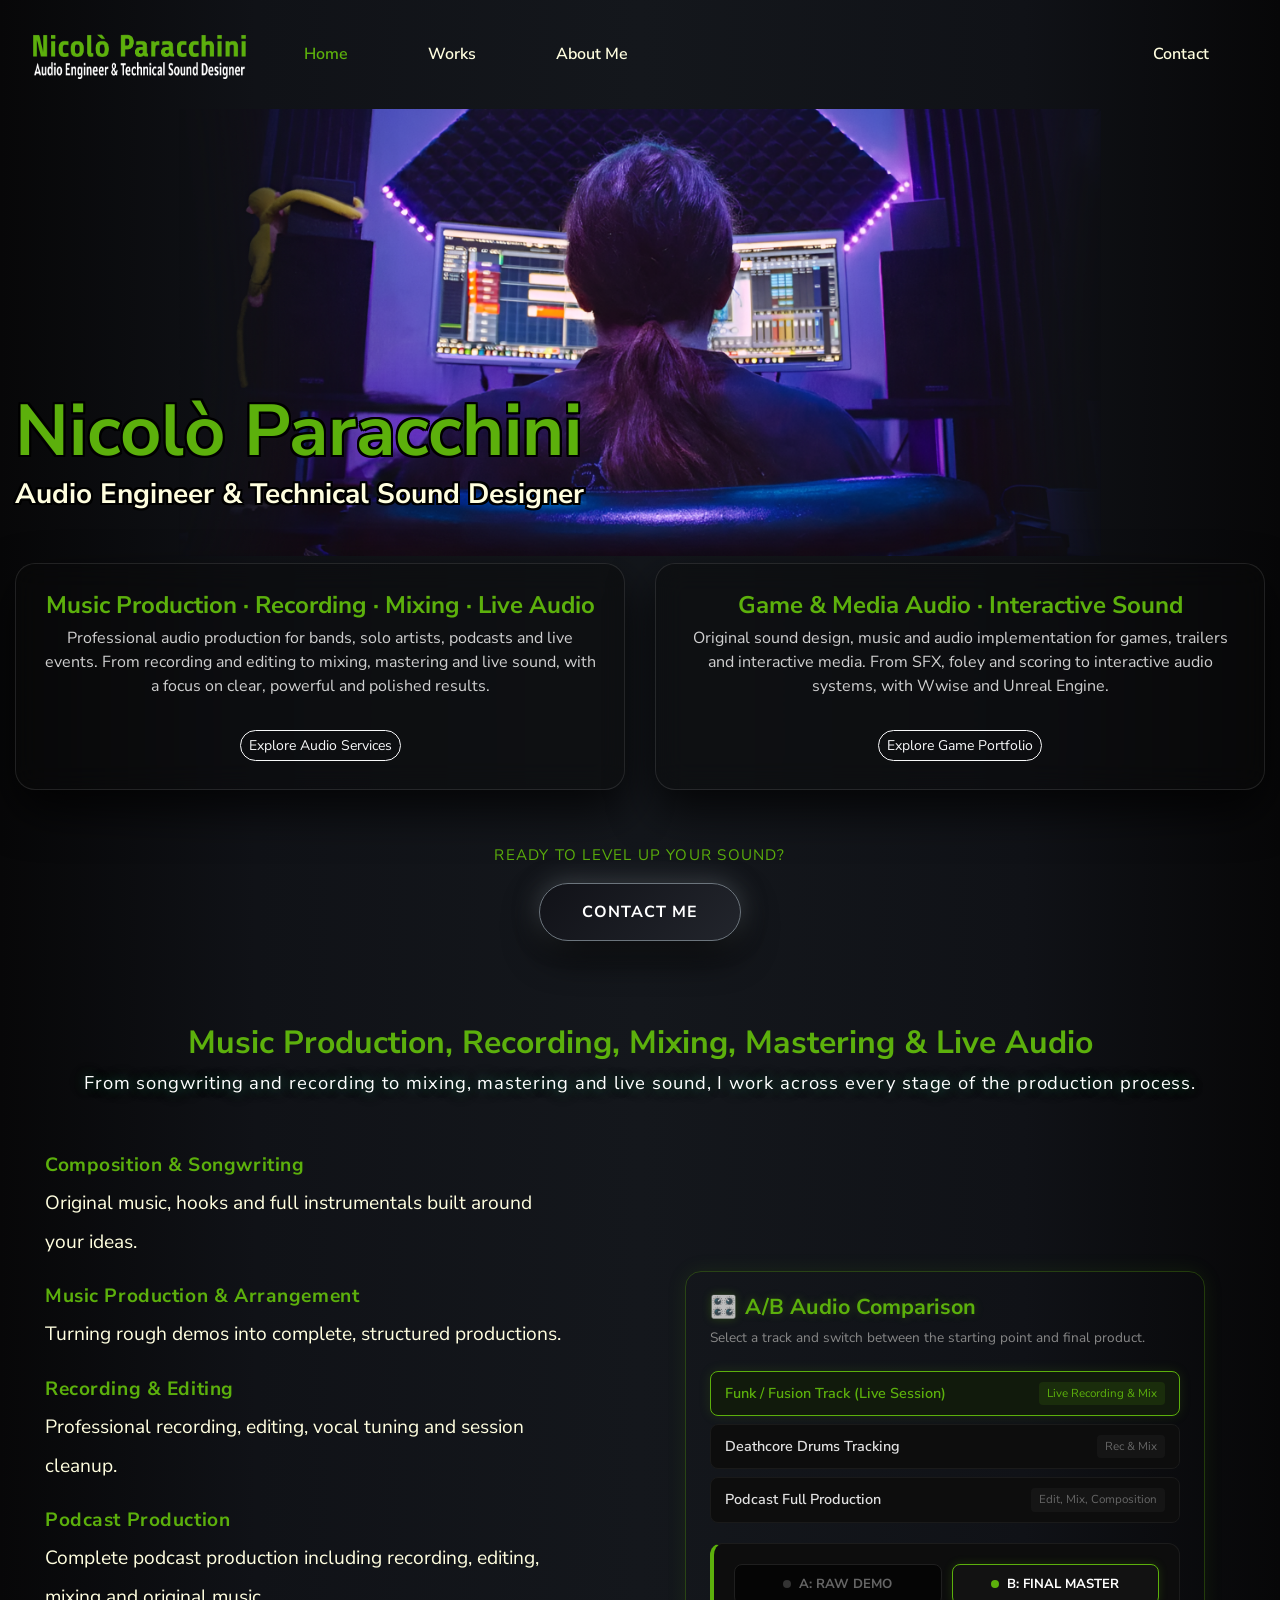
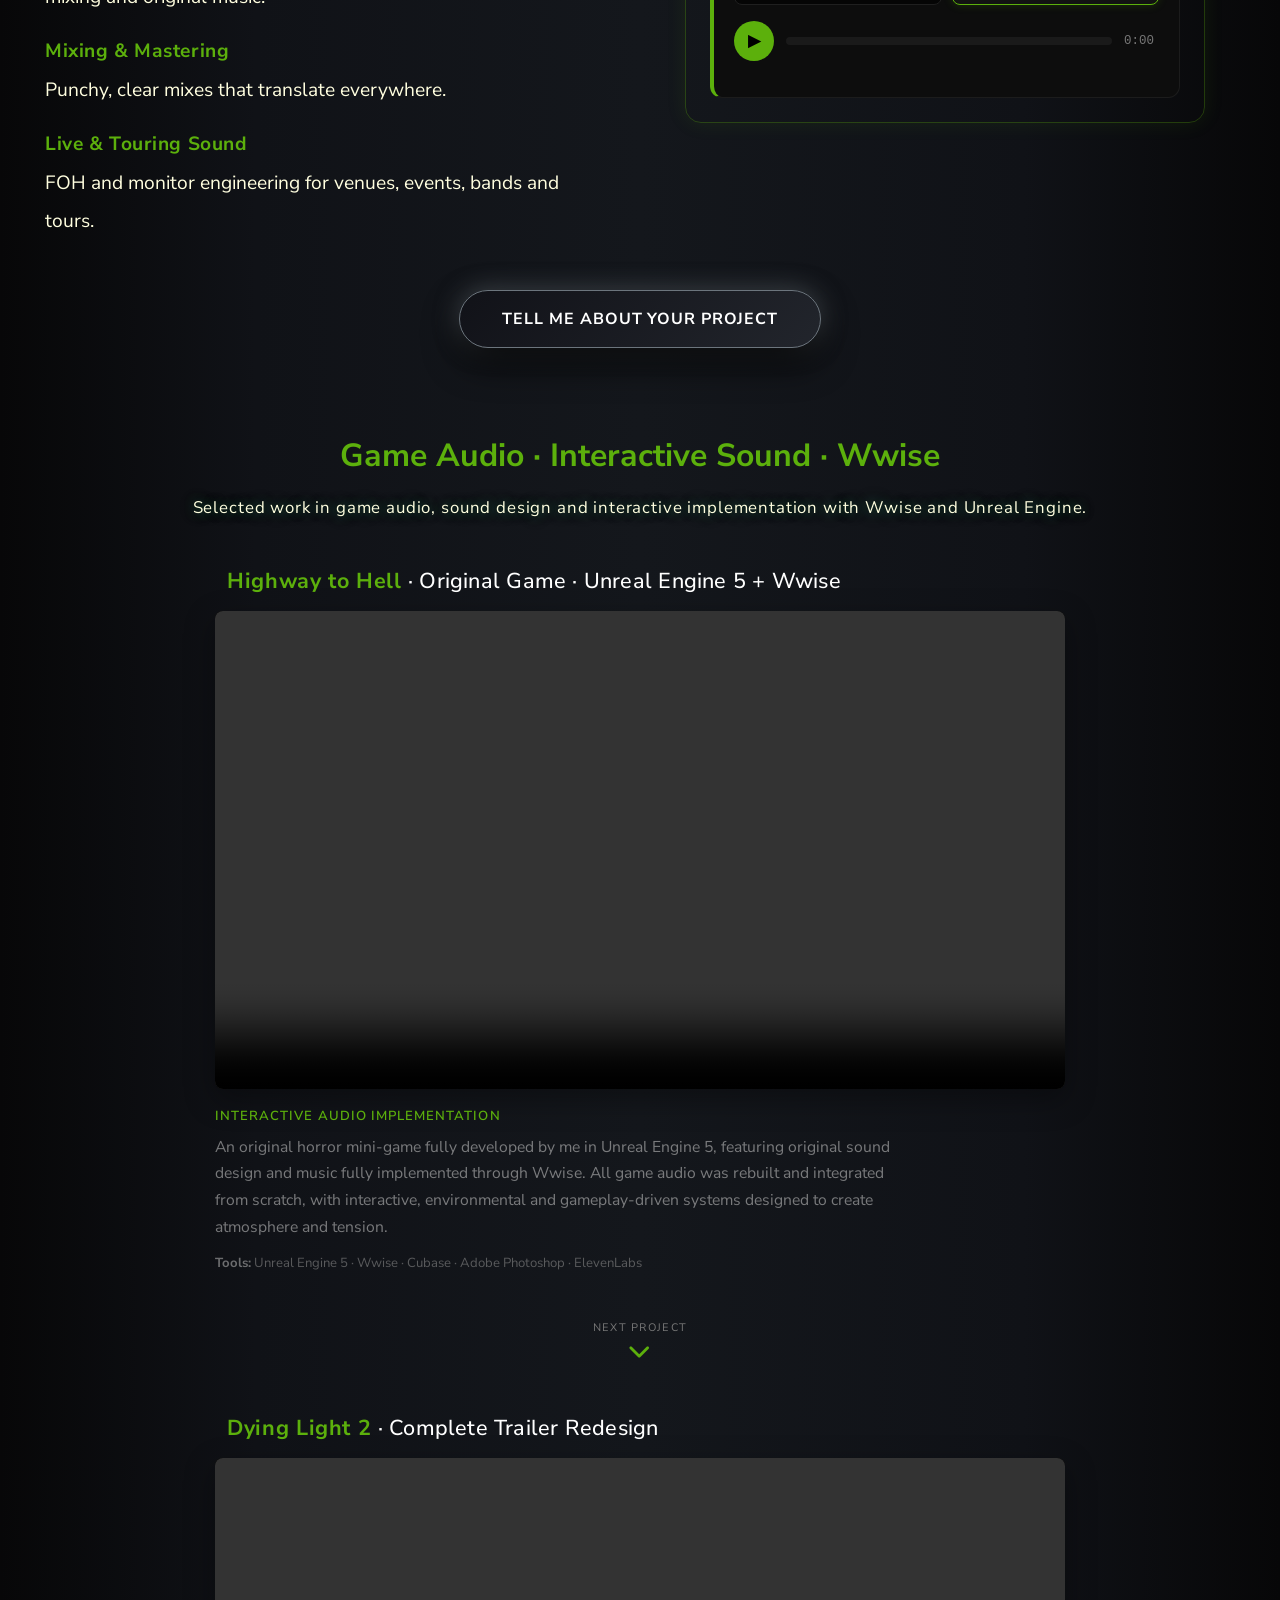
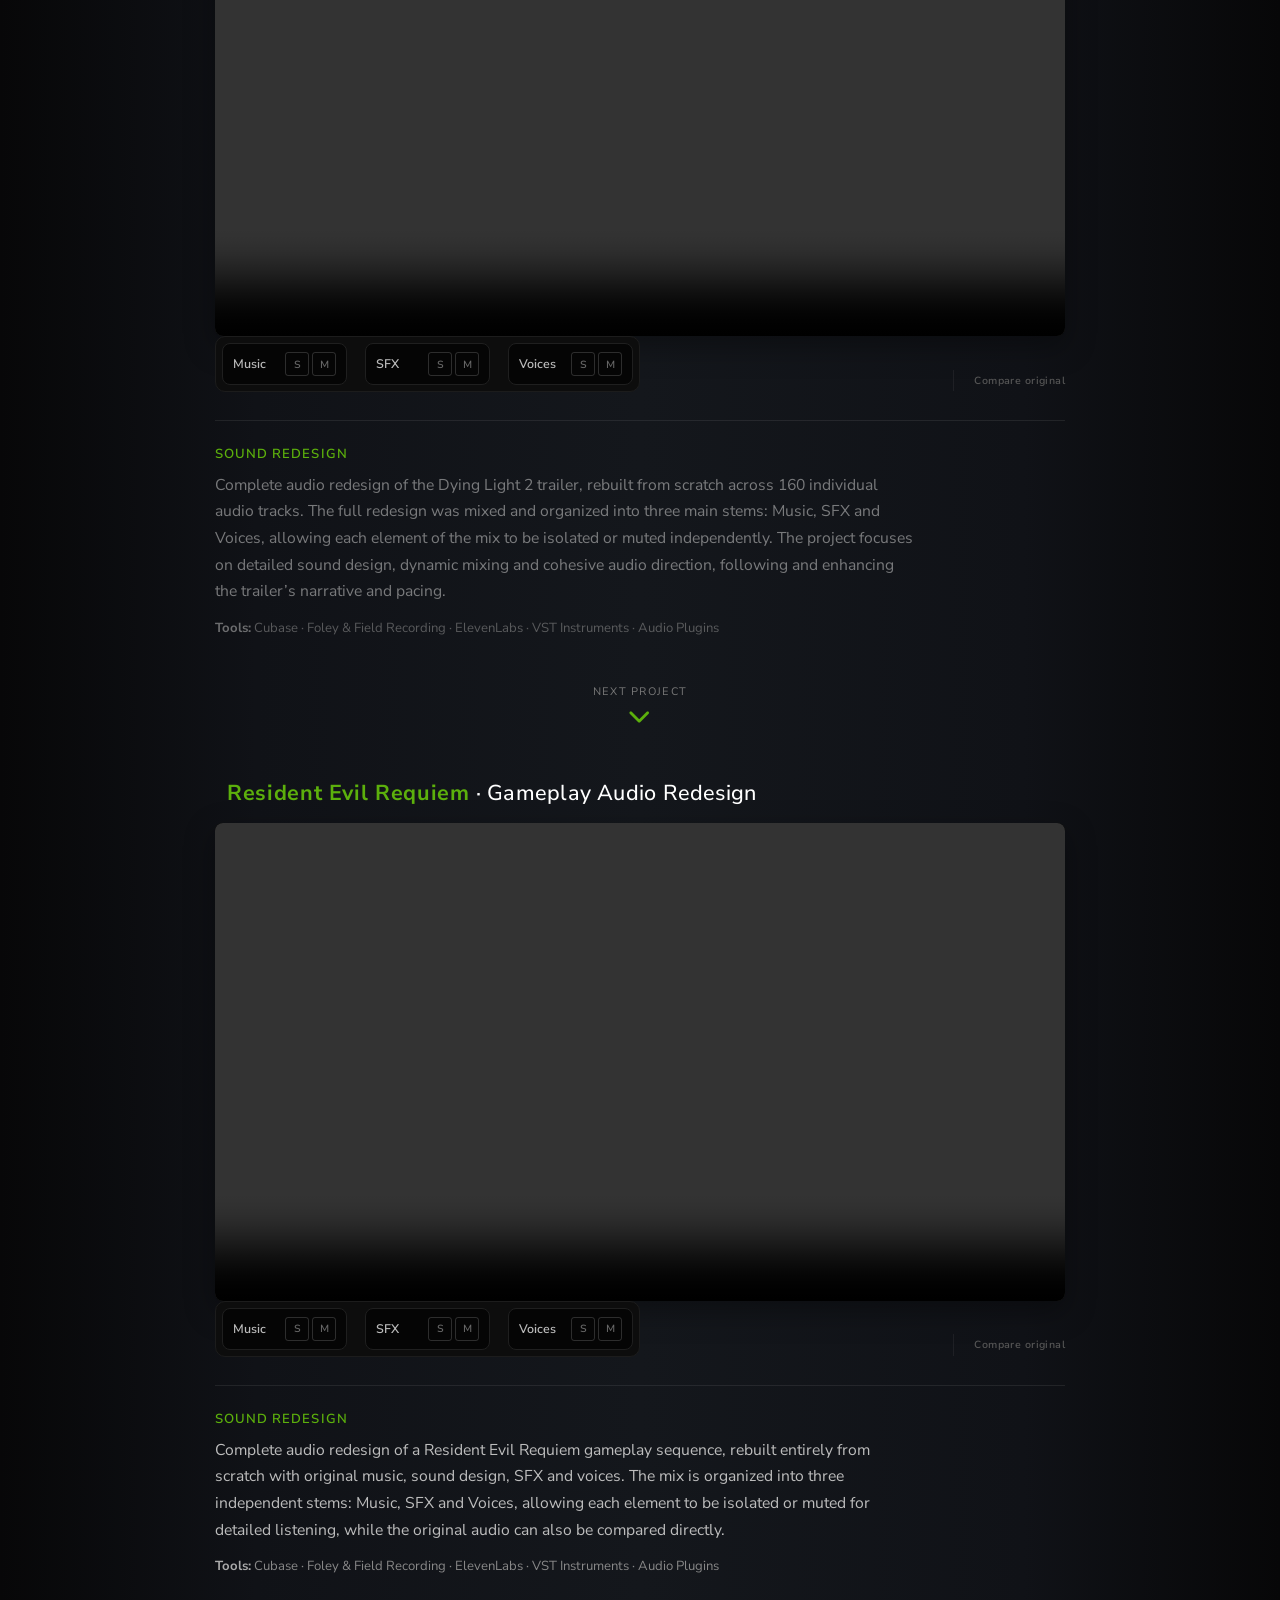
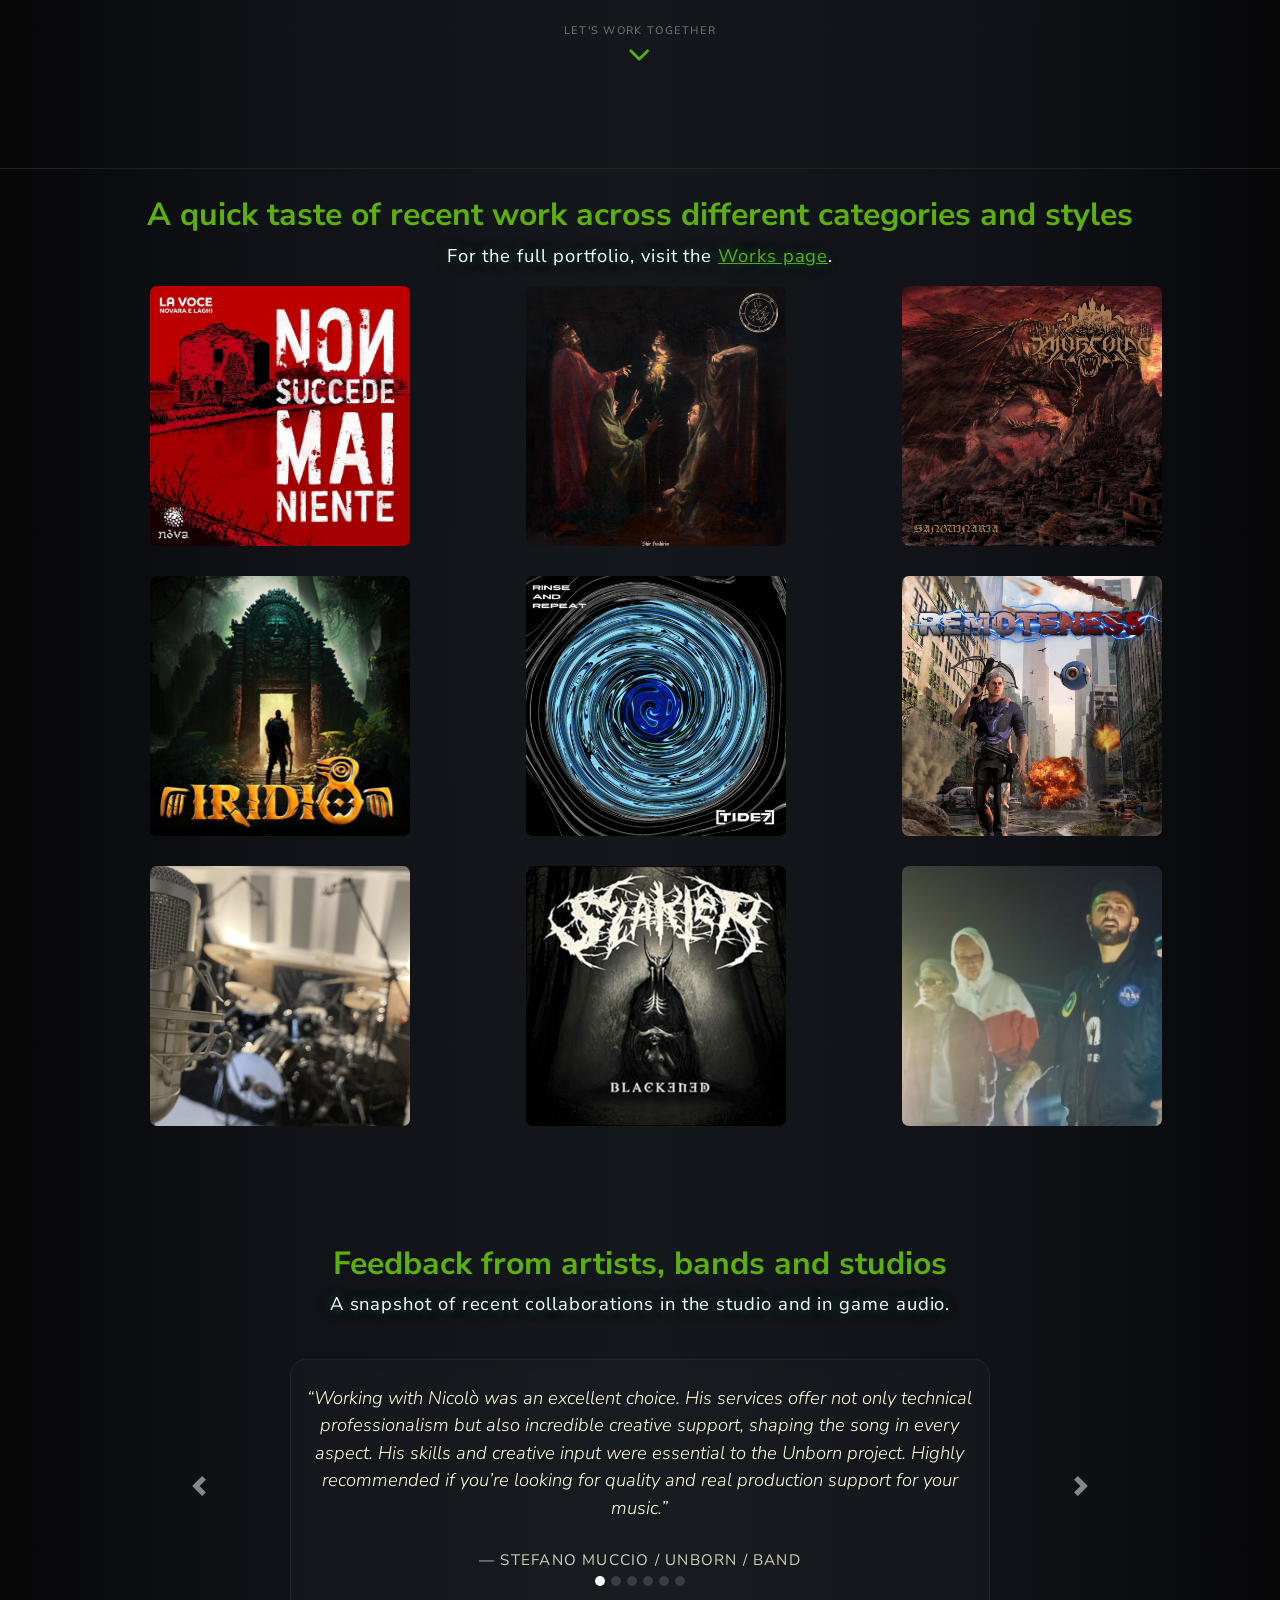
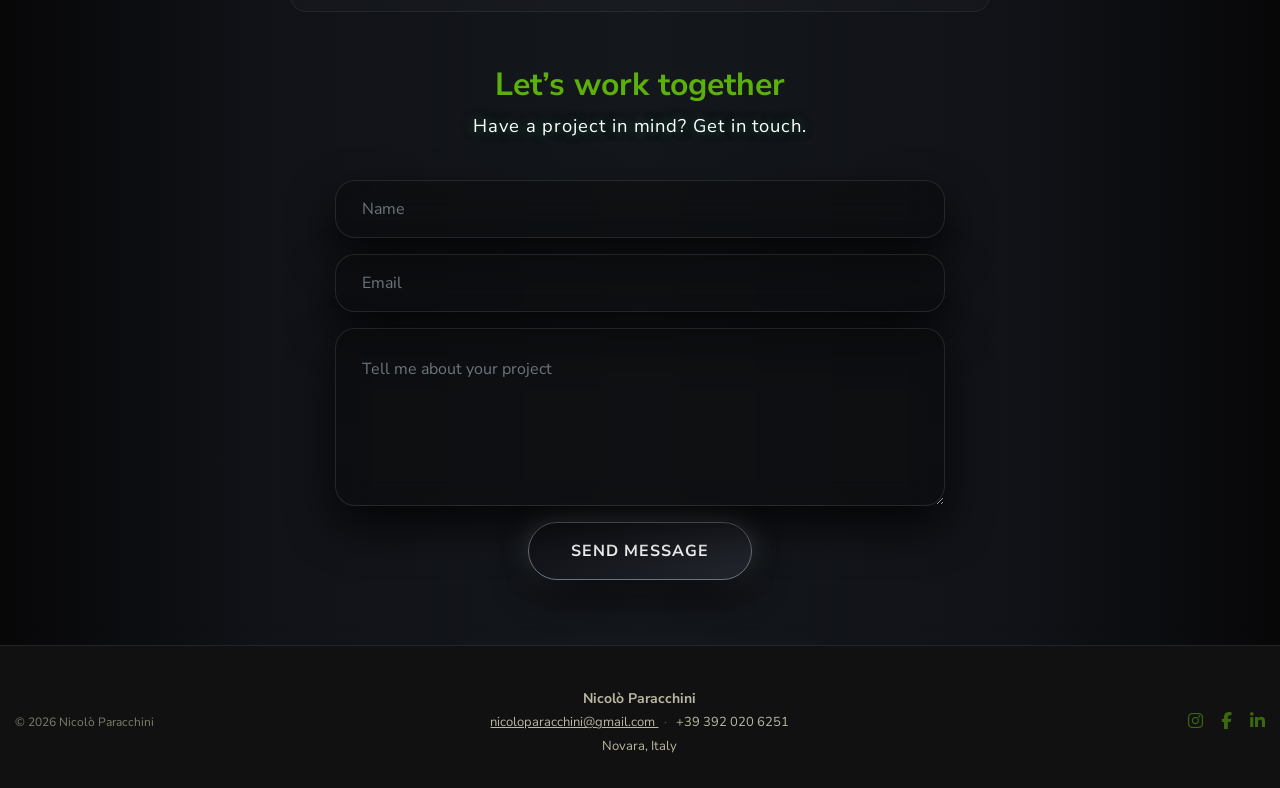
==== index.html @ d6dd9e45 "Update index.html" ====
<!DOCTYPE html>
<html lang="en">

<head>
    <link rel="icon" type="image/png" href="assets/img/2079859.png">
    <meta charset="utf-8">
    <meta name="viewport" content="width=device-width, initial-scale=1, shrink-to-fit=no">
    <meta http-equiv="X-UA-Compatible" content="ie=edge">
    <meta name="description" content="Nicolò Paracchini Website" />
    <title>Home - Nicolò Paracchini</title>
    <link href="https://fonts.googleapis.com/css?family=Nunito+Sans:300,400,600,700,800,900&display=swap"
        rel="stylesheet">
    <link rel="stylesheet" href="assets/css/main.min.css">
    <link rel="stylesheet" href="assets/css/rtl.css">
    <link rel="stylesheet" href="https://cdnjs.cloudflare.com/ajax/libs/font-awesome/6.4.0/css/all.min.css" />
    <link rel="stylesheet" href="css/bootstrap.min.css">
    <link rel="stylesheet" href="css/custom.css">
</head>

<script>
    document.addEventListener('DOMContentLoaded', function () {
        var btn = document.getElementById('show-all-portfolio');
        if (!btn) return;

        btn.addEventListener('click', function () {
            var hiddenItems = document.querySelectorAll('#portfolio .hidden-entry');
            hiddenItems.forEach(function (item) {
                item.style.display = 'block';
            });

            // Se usi Masonry o simili, qui potresti dover fare un relayout

            // Nascondi il bottone dopo il click
            btn.style.display = 'none';
        });
    });
</script>
<script>
    document.addEventListener('DOMContentLoaded', function () {
        // seleziona tutti i link che puntano a #contact
        var contactLinks = document.querySelectorAll('a[href="#contact"]');

        contactLinks.forEach(function (link) {
            link.addEventListener('click', function (e) {
                e.preventDefault();

                // breakpoint: sotto 768px = mobile
                var isMobile = window.innerWidth < 768;

                var targetId = isMobile ? 'contact' : 'testimonials';
                var targetEl = document.getElementById(targetId);

                if (targetEl) {
                    targetEl.scrollIntoView({
                        behavior: 'smooth',
                        block: 'start'
                    });
                }
            });
        });
    });
</script>


<body id="top">
    <div class="nav-main fixed-top-custom">
        <div class="container">
            <nav class="navbar navbar-expand-lg navbar-light">
                <a class="navbar-brand" href="#top">
                    <img src="assets/img/NP.png" alt="Nicolò Paracchini" style="height:50px;">
                </a>

                <button class="navbar-toggler" type="button" data-toggle="collapse" data-target="#navbarNav"
                    aria-controls="navbarNav" aria-expanded="false" aria-label="Toggle navigation">
                    <span class="navbar-toggler-icon"></span>
                </button>

                <div class="collapse navbar-collapse" id="navbarNav">
                    <ul class="navbar-nav">
                        <li class="nav-item">
                            <a class="nav-link active" href="#top">Home</a>
                        </li>

                        <li class="nav-item">
                            <a class="nav-link " href="works.html">Works</a>
                        </li>
                                                <li class="nav-item">
                            <a class="nav-link" href="about.html">About Me</a>
                        </li>

                    </ul>

                    <ul class="navbar-nav ml-auto">
                        <li class="nav-item">
                            <a class="nav-link" href="#contact">Contact</a>
                        </li>
                    </ul>
                </div>
            </nav>
            <!--end:Nav -->

        </div>
    </div>


    <section class="intro">
        <div class="container">
            <div class="row d-flex align-items-start">
                <div class="col-md-11 d-none d-sm-block">
                    <h1 class="display-3 nico">Nicolò Paracchini</h1>
                    <h3 class="display-5 nico2">Audio Engineer & Technical Sound Designer</h3>
                </div>
            </div>
        </div>
    </section>


    <section id="services" class="services-section">
        <div class="container">
            <div class="row text-center justify-content-center">
                <!-- Card 1: Music Production -->
<div class="col-md-6 mb-4">
    <div class="service-card">

        <h4 class="colored-title">
            Music Production · Recording · Mixing · Live Audio
        </h4>

        <p>
            Professional audio production for bands, solo artists, podcasts
            and live events. From recording and editing to mixing, mastering
            and live sound, with a focus on clear, powerful and polished results.
        </p>

        <a href="#music-service"
           class="btn btn-outline-light btn-sm mt-3 rounded-pill">
            Explore Audio Services
        </a>

    </div>
</div>

                <!-- Card 2: Game / Media Audio -->
<div class="col-md-6 mb-4">
    <div class="service-card">

        <h4 class="colored-title">
            Game &amp; Media Audio · Interactive Sound
        </h4>

        <p>
            Original sound design, music and audio implementation for games,
            trailers and interactive media. From SFX, foley and scoring to
            interactive audio systems, with Wwise and Unreal Engine.
        </p>

        <a href="#game-audio-service"
           class="btn btn-outline-light btn-sm mt-3 rounded-pill">
            Explore Game Portfolio
        </a>

    </div>
</div>
            </div>
        </div>
    </section>

    <section id="main-cta" class="main-cta menospazio3">
        <div class="container text-center">
            <p class="main-cta-subtitle colored-title">
                Ready to level up your sound?
            </p>
            <a href="#contact" class="btn btn-main-cta">
                Contact me
            </a>
        </div>
    </section>


    <section id="music-service" class="section-detail">
        <div class="container">
            <br>

          <!-- Riga 1: titolo centrato -->
<div class="row">
    <div class="col-12 text-center">

        <h2 class="colored-title">
            Music Production, Recording, Mixing, Mastering & Live Audio
        </h2>

        <p class="works-subtitle">
            From songwriting and recording to mixing, mastering and live sound,
            I work across every stage of the production process.
        </p>

    </div>
</div>


<!-- Riga 2: testo a sinistra, carosello a destra -->
<div class="row align-items-center mt-4 music-row">

    <div class="col-lg-6 col-md-6 music-text">

        <p class="mt-2">
            <strong class="colored-microtitles">Composition & Songwriting</strong><br>
            Original music, hooks and full instrumentals built around your ideas.
        </p>

        <p class="mt-2">
            <strong class="colored-microtitles">Music Production & Arrangement</strong><br>
            Turning rough demos into complete, structured productions.
        </p>

        <p class="mt-2">
            <strong class="colored-microtitles">Recording & Editing</strong><br>
            Professional recording, editing, vocal tuning and session cleanup.
        </p>
<p class="mt-2">
    <strong class="colored-microtitles">Podcast Production</strong><br>
    Complete podcast production including recording, editing, mixing and original music.
</p>
        <p class="mt-2">
            <strong class="colored-microtitles">Mixing & Mastering</strong><br>
Punchy, clear mixes that translate everywhere.        </p>

<p class="mt-2">
    <strong class="colored-microtitles">Live & Touring Sound</strong><br>
FOH and monitor engineering for venues, events, bands and tours.
</p>

    </div>

                <!-- Colonna carosello destra -->
 <div class="col-lg-6 col-md-6 d-flex flex-column justify-content-center align-items-center">
  <div class="audio-showcase-box">
    
<h3 class="showcase-title">
    <span class="green-icon">🎛️</span> A/B Audio Comparison
</h3>

<p class="showcase-subtitle">
        Select a track and switch between the starting point and final product.
</p>

<div class="track-playlist" id="track-playlist">
  <button class="playlist-item active" onclick="loadSelectedTrack(0)">
    <span class="track-title">Funk / Fusion Track (Live Session)</span>
    <span class="track-tag">Live Recording & Mix</span>
  </button>

  <button class="playlist-item" onclick="loadSelectedTrack(1)">
    <span class="track-title">Deathcore Drums Tracking</span>
    <span class="track-tag">Rec & Mix</span>
  </button>

  <button class="playlist-item" onclick="loadSelectedTrack(2)">
    <span class="track-title">Podcast Full Production</span>
    <span class="track-tag">Edit, Mix, Composition</span>
  </button>
</div>

    <!-- 2. Player Unico A/B -->
    <div class="ab-player-container">
      
      <!-- Selettore A/B -->
      <div class="ab-toggle-group">
        <button type="button" class="ab-btn active" id="btn-a" onclick="switchTrack('A')">
          <span class="dot"></span> A: RAW DEMO
        </button>
        <button type="button" class="ab-btn" id="btn-b" onclick="switchTrack('B')">
          <span class="dot green"></span> B: FINAL MASTER
        </button>
      </div>

      <!-- Controlli Play / Barra -->
      <div class="player-controls">
        <button class="play-btn" id="play-pause-btn" onclick="togglePlay()">▶</button>
        <div class="progress-container" onclick="seek(event)">
          <div class="progress-bar" id="progress-bar"></div>
        </div>
        <span class="time-display" id="time-display">0:00</span>
      </div>


      <!-- I due lettori audio in parallelo (nascosti) -->
      <audio id="audio-a" preload="auto"></audio>
      <audio id="audio-b" preload="auto"></audio>

    </div>




  </div>
</div>
                </div>
            </div>
            
            <!-- Riga 3: CTA centrata sotto la sezione -->
            <div class="row mt-4">
                <div class="col-12 text-center">
                    <section class="main-cta menospazio2">
                        <!--   <p class="main-cta-subtitle colored-title">
                                Want to talk about your next release?-->

                        <a href="#contact" class="btn btn-main-cta">
                            Tell me about your project
                        </a>
                    </section>
                </div>
            </div>

        </div>
    </section>






            <!-- 
            <div class="row align-items-center mt-4 game-audio-row">
                
                <div class="col-lg-6 col-md-6 game-audio-text">

                    <p class="mt-2">
                        <strong class="colored-microtitles">Game sound design</strong><br>
                        creates responsive SFX, UI and ambiences that fit your mechanics and pacing.
                    </p>

                    <p class="mt-2">
                        <strong class="colored-microtitles">Adaptive music</strong><br>
                        turns your soundtrack into a living score that reacts to gameplay and states.
                    </p>

                    <p class="mt-2">
                        <strong class="colored-microtitles">Wwise implementation</strong><br>
                        hooks your audio into the engine with events, RTPCs, states and switches.
                    </p>

                    <p class="mt-2">
                        <strong class="colored-microtitles">Trailers &amp; linear media</strong><br>
                        create music, sound design and editing for impactful promos and videos.
                    </p>

                    <p class="mt-2">
                        <strong class="colored-microtitles">Audio cleanup &amp; restoration</strong><br>
                        uses modern tools to reduce noise and artefacts, turning rough audio and dialogue recordings
                        into something usable and intelligible.
                    </p>
                </div>

         
                <div class="col-lg-6 col-md-6 d-flex justify-content-center align-items-center">
                    <div id="gameCarousel" class="carousel slide carousel-fade game-carousel" data-ride="carousel">
                        <ol class="carousel-indicators">
                            <li data-target="#gameCarousel" data-slide-to="0" class="active"></li>
                            <li data-target="#gameCarousel" data-slide-to="1"></li>
                            <li data-target="#gameCarousel" data-slide-to="2"></li>
                            <li data-target="#gameCarousel" data-slide-to="3"></li>
                            <li data-target="#gameCarousel" data-slide-to="4"></li>

                        </ol>

                        <div class="carousel-inner">
                            <div class="carousel-item active">
                                <img src="./assets/img/game1.jpg" class="d-block w-100 section-image"
                                    alt="Game Remoteness">
                            </div>
                            <div class="carousel-item">
                                <img src="https://www.krgames.it/storage/images/51/slide_1756472379_7.jpg"
                                    class="d-block w-100 section-image" alt="Game Iridio">
                            </div>
                            <div class="carousel-item">
                                <img src="https://info.audiokinetic.com/hubfs/Blog_Images/2018.1/1-image2018-5-24_11-53-34.png"
                                    class="d-block w-100 section-image" alt="Wwise Implementation">
                            </div>
                            <div class="carousel-item">
                                <img src="https://westenddj.co.uk/cdn/shop/files/Cubase_15_Pro_Artist_Elements_MixConsole.png?v=1762349862&width=700"
                                    class="d-block w-100 section-image" alt="Cubase Session">
                            </div>
                            <div class="carousel-item">
                                <img src="https://edenjeffrey.com/wp-content/uploads/2024/01/WwiseDemo_AmbisonicAmbienceDesign-1024x551.png"
                                    class="d-block w-100 section-image" alt="Reaper Session">
                            </div>
                            <div class="carousel-item">
                                <img src="https://images.squarespace-cdn.com/content/v1/54d696e5e4b05ca7b54cff5c/f000ad0a-3e71-4de7-91e8-4540b525a307/iZotope+RX+10+Released+Hero.jpg?format=2500w"
                                    class="d-block w-100 section-image" alt="Audio Restoration">
                            </div>
                        </div>

                        <a class="carousel-control-prev" href="#gameCarousel" role="button" data-slide="prev">
                            <span class="carousel-control-prev-icon" aria-hidden="true"></span>
                            <span class="sr-only">Previous</span>
                        </a>
                        <a class="carousel-control-next" href="#gameCarousel" role="button" data-slide="next">
                            <span class="carousel-control-next-icon" aria-hidden="true"></span>
                            <span class="sr-only">Next</span>
                        </a>
                    </div>
                </div>
            </div>

            <br>-->

<section id="game-audio-service" class="section-detail">

    <div class="container">

        <!-- =====================================================
             SECTION INTRO
        ====================================================== -->



        <div class="row justify-content-center">

            <div class="col-12 text-center">

                <h2 class="colored-title">
                Game Audio · Interactive Sound · Wwise                    
                </h2>

                <p class="works-subtitle">
                    Selected work in game audio, sound design and interactive
                    implementation with Wwise and Unreal Engine.
                </p>

            </div>

        </div>


        <!-- =====================================================
             REELS
        ====================================================== -->

        <div class="row justify-content-center mt-5">

            <div class="col-12 col-lg-10">


                <!-- =================================================
                     REEL 01 — UE5 + WWISE
                ================================================== -->

                <article class="portfolio-project">

                    <div class="project-header mb-3">

<div class="project-header mb-3">


    <h3 class="project-title-inline">
        <span class="colored-microtitles">Highway to Hell</span>
        <span class="project-subtitle-inline">
            · Original Game · Unreal Engine 5 + Wwise
        </span>
    </h3>

</div>

                    <div class="portfolio-video-wrapper">

                        <video
                            controls
                            preload="metadata"
                            class="portfolio-video">

                            <source
                                src="assets/video/HTH.mp4"
                                type="video/mp4">

                            Your browser does not support video playback.

                        </video>

                    </div>


<div class="project-description">

    <h4>
        Interactive Audio Implementation
    </h4>

    <p class="mt-2">
        An original horror mini-game fully developed by me in Unreal Engine 5,
        featuring original sound design and music fully implemented through Wwise.
        All game audio was rebuilt and integrated from scratch, with interactive,
        environmental and gameplay-driven systems designed to create atmosphere and tension.
    </p>

<p class="project-tools">
    <strong>Tools:</strong>
    Unreal Engine 5 · Wwise · Cubase · Adobe Photoshop · ElevenLabs
</p>

</div>


<!-- NEXT PROJECT -->

<div class="next-project">

    <a href="#reel-dying-light" aria-label="Go to next project">

        <span>Next project</span>

        <i class="fas fa-chevron-down"></i>

    </a>

</div>


</article>



<!-- =================================================
     REEL 02 — DYING LIGHT 2
================================================== -->

<article id="reel-dying-light" class="portfolio-project">

    <div class="project-header mb-3">

<div class="project-header mb-3">


<h3 class="project-title-inline">
    <span class="colored-microtitles">Dying Light 2</span>
    <span class="project-subtitle-inline">
        · Complete Trailer Redesign
    </span>
</h3>

</div>


    <!-- VIDEO -->

    <div class="portfolio-video-wrapper">

        <video
            id="video-dying-light"
            controls
            preload="metadata"
            class="portfolio-video hide-volume">

            <source
                src="assets/video/DL.mp4"
                type="video/mp4">

            Your browser does not support video playback.

        </video>

    </div>


    <!-- =================================================
         AUDIO CONTROLS
    ================================================== -->

    <div class="audio-panel">

        <!-- STEMS -->

        <div class="stem-controls">


            <!-- MUSIC -->

            <div class="stem-row">

                <span class="stem-name">
                    Music
                </span>

                <div class="stem-buttons">

                    <button
                        class="stem-btn solo-btn"
                        onclick="soloTrack('dying-light', 'music', this)">
                        S
                    </button>

                    <button
                        class="stem-btn mute-btn"
                        onclick="muteTrack('dying-light', 'music', this)">
                        M
                    </button>

                </div>

            </div>


            <!-- SFX -->

            <div class="stem-row">

                <span class="stem-name">
                    SFX
                </span>

                <div class="stem-buttons">

                    <button
                        class="stem-btn solo-btn"
                        onclick="soloTrack('dying-light', 'sfx', this)">
                        S
                    </button>

                    <button
                        class="stem-btn mute-btn"
                        onclick="muteTrack('dying-light', 'sfx', this)">
                        M
                    </button>

                </div>

            </div>


            <!-- VOICES -->

            <div class="stem-row">

                <span class="stem-name">
                    Voices
                </span>

                <div class="stem-buttons">

                    <button
                        class="stem-btn solo-btn"
                        onclick="soloTrack('dying-light', 'voices', this)">
                        S
                    </button>

                    <button
                        class="stem-btn mute-btn"
                        onclick="muteTrack('dying-light', 'voices', this)">
                        M
                    </button>

                </div>

            </div>

        </div>


        <!-- ORIGINAL AUDIO — SECONDARY OPTION -->

        <div class="original-option">

            <button
                id="original-dying-light"
                class="original-btn"
                onclick="toggleOriginal('dying-light')">

                Compare original

            </button>

        </div>


        <!-- =================================================
             AUDIO FILES
        ================================================== -->

        <audio
            id="dying-light-music"
            src="assets/audio/DLmusic.wav"
            preload="auto">
        </audio>

        <audio
            id="dying-light-sfx"
            src="assets/audio/DLsfx.wav"
            preload="auto">
        </audio>

        <audio
            id="dying-light-voices"
            src="assets/audio/DLvocals.wav"
            preload="auto">
        </audio>

    </div>


    <!-- =================================================
         DESCRIPTION
    ================================================== -->

    <div class="project-description">

        <h4 class="colored-microtitles">
            Sound Redesign
        </h4>

        <p>
            Complete audio redesign of the Dying Light 2 trailer,
            rebuilt from scratch across 160 individual audio tracks.
            The full redesign was mixed and organized into three main stems: Music, SFX and Voices,
            allowing each element of the mix to be isolated or muted independently.
            The project focuses on detailed sound design, dynamic mixing and cohesive audio direction,
            following and enhancing the trailer’s narrative and pacing.
        </p>

<p class="project-tools">
    <strong>Tools:</strong>
    Cubase · Foley & Field Recording · ElevenLabs · VST Instruments · Audio Plugins
</p>
    </div>
<!-- NEXT PROJECT -->

<div class="next-project">

    <a href="#reel-resident-evil" aria-label="Go to next project">

        <span>Next project</span>

        <i class="fas fa-chevron-down"></i>

    </a>

</div>
</article>



<!-- =================================================
     REEL 03 — RESIDENT EVIL
================================================== -->

<article id="reel-resident-evil" class="portfolio-project">

    <div class="project-header mb-3">

        <h3 class="project-title-inline">
            <span class="colored-microtitles">Resident Evil Requiem</span>
            <span class="project-subtitle-inline">
                · Gameplay Audio Redesign
            </span>
        </h3>

    </div>


    <!-- VIDEO -->

    <div class="portfolio-video-wrapper">

        <video
            id="video-resident-evil"
            controls
            preload="metadata"
            class="portfolio-video hide-volume">

            <source
                src="assets/video/RE.mp4"
                type="video/mp4">

            Your browser does not support video playback.

        </video>

    </div>


    <!-- =================================================
         AUDIO CONTROLS
    ================================================== -->

    <div class="audio-panel">

        <!-- STEMS -->

        <div class="stem-controls">

            <!-- MUSIC -->

            <div class="stem-row">

                <span class="stem-name">
                    Music
                </span>

                <div class="stem-buttons">

                    <button
                        class="stem-btn solo-btn"
                        onclick="soloTrack('resident-evil', 'music', this)">
                        S
                    </button>

                    <button
                        class="stem-btn mute-btn"
                        onclick="muteTrack('resident-evil', 'music', this)">
                        M
                    </button>

                </div>

            </div>


            <!-- SFX -->

            <div class="stem-row">

                <span class="stem-name">
                    SFX
                </span>

                <div class="stem-buttons">

                    <button
                        class="stem-btn solo-btn"
                        onclick="soloTrack('resident-evil', 'sfx', this)">
                        S
                    </button>

                    <button
                        class="stem-btn mute-btn"
                        onclick="muteTrack('resident-evil', 'sfx', this)">
                        M
                    </button>

                </div>

            </div>


            <!-- VOICES -->

            <div class="stem-row">

                <span class="stem-name">
                    Voices
                </span>

                <div class="stem-buttons">

                    <button
                        class="stem-btn solo-btn"
                        onclick="soloTrack('resident-evil', 'voices', this)">
                        S
                    </button>

                    <button
                        class="stem-btn mute-btn"
                        onclick="muteTrack('resident-evil', 'voices', this)">
                        M
                    </button>

                </div>

            </div>

        </div>


        <!-- ORIGINAL AUDIO — SECONDARY OPTION -->

        <div class="original-option">

            <button
                id="original-resident-evil"
                class="original-btn"
                onclick="toggleOriginal('resident-evil')">

                Compare original

            </button>

        </div>


        <!-- AUDIO FILES -->

        <audio
            id="resident-evil-music"
            src="assets/audio/REmusic.wav"
            preload="auto">
        </audio>

        <audio
            id="resident-evil-sfx"
            src="assets/audio/REsfx.wav"
            preload="auto">
        </audio>

        <audio
            id="resident-evil-voices"
            src="assets/audio/REvocals.wav"
            preload="auto">
        </audio>

    </div>


    <!-- =================================================
         DESCRIPTION
    ================================================== -->

    <div class="project-description">

        <h4 class="colored-microtitles">
            Sound Redesign
        </h4>

  <p>
    Complete audio redesign of a Resident Evil Requiem gameplay sequence,
    rebuilt entirely from scratch with original music, sound design,
    SFX and voices. The mix is organized into three independent stems:
    Music, SFX and Voices, allowing each element to be isolated or muted
    for detailed listening, while the original audio can also be compared
    directly.
</p>

        <p class="project-tools">
            <strong>Tools:</strong>
            Cubase · Foley & Field Recording · ElevenLabs · VST Instruments · Audio Plugins
        </p>

    </div>


    <!-- NEXT PROJECT -->

    <div class="next-project">

        <a href="#contact" aria-label="Go to contact section">

            <span>Let's work together</span>

            <i class="fas fa-chevron-down"></i>

        </a>

    </div>

</article>

            </div>

        </div>

    </div>

</section>

<script>

const audioState = {

    "dying-light": {

        original: false,

        music: {
            muted: false,
            solo: false
        },

        sfx: {
            muted: false,
            solo: false
        },

        voices: {
            muted: false,
            solo: false
        }

    },

    "resident-evil": {

        original: false,

        music: {
            muted: false,
            solo: false
        },

        sfx: {
            muted: false,
            solo: false
        },

        voices: {
            muted: false,
            solo: false
        }

    }

};


/* =========================================================
   GET AUDIO TRACKS
========================================================= */

function getTracks(project) {

    return {

        music: document.getElementById(project + "-music"),

        sfx: document.getElementById(project + "-sfx"),

        voices: document.getElementById(project + "-voices")

    };

}


/* =========================================================
   CHECK IF TRACK SHOULD PLAY
========================================================= */

function shouldPlay(project, trackName) {

    const state = audioState[project];

    const track = state[trackName];


    /* Original mode */

    if (state.original) {

        return false;

    }


    /* Muted */

    if (track.muted) {

        return false;

    }


    /* Is there a solo track? */

    const hasSolo =
        state.music.solo ||
        state.sfx.solo ||
        state.voices.solo;


    /* If Solo exists, ONLY solo tracks play */

    if (hasSolo) {

        return track.solo;

    }


    /* Otherwise all unmuted tracks play */

    return true;

}


/* =========================================================
   UPDATE MIX
========================================================= */

function updateAudio(project) {

    const video =
        document.getElementById(
            "video-" + project
        );

    const tracks =
        getTracks(project);


    Object.keys(tracks).forEach(trackName => {

        const audio =
            tracks[trackName];


        if (!audio) return;


        if (shouldPlay(project, trackName)) {

            /*
             * Keep perfectly synchronized
             */

            audio.currentTime =
                video.currentTime;


            if (!video.paused) {

                audio.play().catch(() => {});

            }

        } else {

            audio.pause();

        }

    });

}


/* =========================================================
   MUTE
========================================================= */

function muteTrack(project, trackName, button) {

    const track =
        audioState[project][trackName];


    track.muted =
        !track.muted;


    button.classList.toggle(
        "active",
        track.muted
    );


    updateAudio(project);

}


/* =========================================================
   SOLO
========================================================= */

function soloTrack(project, trackName, button) {

    const state =
        audioState[project];

    const track =
        state[trackName];


    track.solo =
        !track.solo;


    button.classList.toggle(
        "active",
        track.solo
    );


    /*
     * Switching back to redesign
     * if Original was active.
     */

    if (track.solo && state.original) {

        state.original = false;


        const originalButton =
            document.getElementById(
                "original-" + project
            );


        if (originalButton) {

            originalButton.classList.remove(
                "active"
            );

        }


        const video =
            document.getElementById(
                "video-" + project
            );


        video.muted = true;

    }


    updateAudio(project);

}


/* =========================================================
   ORIGINAL AUDIO
========================================================= */

function toggleOriginal(project) {

    const state =
        audioState[project];

    const video =
        document.getElementById(
            "video-" + project
        );

    const button =
        document.getElementById(
            "original-" + project
        );


    state.original =
        !state.original;


    if (state.original) {

        /*
         * ORIGINAL ON
         */

        video.muted = false;

        button.classList.add("active");


        /*
         * Stop our redesign
         */

        const tracks =
            getTracks(project);


        Object.values(tracks).forEach(audio => {

            if (audio) {

                audio.pause();

            }

        });

    }

    else {

        /*
         * REDESIGN ON
         */

        video.muted = true;

        button.classList.remove("active");


        /*
         * Resume our three stems
         */

        updateAudio(project);

    }

}


/* =========================================================
   VIDEO SYNC
========================================================= */

function setupAudioSync(project) {

    const video =
        document.getElementById(
            "video-" + project
        );

    const tracks =
        getTracks(project);


    /*
     * Original video audio is OFF
     * when the page loads.
     */

    video.muted = true;


    /* PLAY */

    video.addEventListener("play", () => {

        updateAudio(project);

    });


    /* PAUSE */

    video.addEventListener("pause", () => {

        Object.values(tracks).forEach(audio => {

            if (audio) {

                audio.pause();

            }

        });

    });


    /* SEEK */

    video.addEventListener("seeking", () => {

        Object.values(tracks).forEach(audio => {

            if (audio) {

                audio.currentTime =
                    video.currentTime;

            }

        });

    });


    /* ENDED */

    video.addEventListener("ended", () => {

        Object.values(tracks).forEach(audio => {

            if (audio) {

                audio.pause();

                audio.currentTime = 0;

            }

        });

    });

}


/* =========================================================
   INITIALIZE BOTH PROJECTS
========================================================= */

setupAudioSync("dying-light");

setupAudioSync("resident-evil");

</script>



        </div>
    </section>


    <hr class="section-divider">



    <!--end:serviceshome -->

    <!-- PORTFOLIO DESKTOP/TABLET -->
    <section class="space-md d-none d-sm-block">
        <!-- portfolio -->
        <div id="portfolio" class="container">

            <!-- Riga 1: titolo centrato -->
            <div class="row">
                <div class="col-12 text-center">
                    <h2 class="colored-title">
                        A quick taste of recent work across different categories and styles
                    </h2>
                    <p class="works-subtitle">
                        For the full portfolio, visit the
                        <a href="works.html" class="works-link">Works page</a>.
                    </p>
                </div>
                <br>
            </div>

            <!-- Masonry / grid originale -->
            <div class="grid" data-cols="3" data-margin="0" data-height="1"
                data-masonry='{ "columnWidth": 200, "itemSelector": ".entry" }'>

                <!-- sound -->
                <div class="entry work-entry sound composer">
                    <a href="https://open.spotify.com/show/1nN9cxOburHjLKCXFpbPS4" target="_blank">
                        <div class="entry-image imageBG" data-img="./assets/img/portfolio/nsmn.jfif"></div>
                        <div class="work-entry-hover">
                            <div class="work-entry-content">
                                <div class="work-entry-title">
                                    Non Succede Mai Niente - Podcast [2025]
                                </div>
                                <div class="work-entry-cat"><br>Prod, Rec, Edit, Mix, Master</div>
                            </div>
                        </div>
                    </a>
                </div>


                <div class="entry work-entry sound composer">
                    <a href="https://youtu.be/Zq-rbbRUamg?list=RDZq-rbbRUamg" target="_blank">
                        <div class="entry-image imageBG" data-img="./assets/img/portfolio/amalekim.png"></div>
                        <div class="work-entry-hover">
                            <div class="work-entry-content">
                                <div class="work-entry-title">Amalekim - Shir Hashirim (LP) [2025]</div>
                                <div class="work-entry-cat"><br>Prod, Rec, Edit, Mix, Master</div>
                            </div>
                        </div>
                    </a>
                </div>

                <div class="entry work-entry sound">
                    <a href="https://youtu.be/KB7Zkcbewgk?list=RDKB7Zkcbewgk" target="_blank">
                                 <div class="entry-image imageBG" data-img="./assets/img/portfolio/morcolac2.png"></div>
                            <div class="work-entry-hover">
                                <div class="work-entry-content">
                                    <div class="work-entry-title">Morcolac - Sanguinaria (LP) [2025]</div>
                                    <div class="work-entry-cat"><br>Rec, Edit, Mix, Master</div>
                                </div>
                            </div>
                        </a>
                    </div>

                                <div class="entry work-entry sound composer game">
                    <a href="https://store.steampowered.com/app/2587590/Iridio/" target="_blank">
                        <div class="entry-image imageBG" data-img="./assets/img/portfolio/iridio.png"></div>
                        <div class="work-entry-hover">
                            <div class="work-entry-content">
                                <div class="work-entry-title">Iridio [2025]</div>
                                <div class="work-entry-cat"><br>Game Audio, Trailers &amp; Media</div>
                            </div>
                        </div>
                    </a>
                </div>
                <div class="entry work-entry sound">
                    <a href="https://youtu.be/A5WoPD1lQt0" target="_blank">
                        <div class="entry-image imageBG" data-img="./assets/img/portfolio/tide7.png"></div>
                        <div class="work-entry-hover">
                            <div class="work-entry-content">
                                <div class="work-entry-title">TIDE7 - Rinse and Repeat (EP) [2025]</div>
                                <div class="work-entry-cat"><br>Edit, Mix, Master</div>
                            </div>
                        </div>
                    </a>
                </div>
                                <div class="entry work-entry sound composer game">
                    <a href="https://store.steampowered.com/app/1709510/Remoteness/" target="_blank">
                        <div class="entry-image imageBG" data-img="./assets/img/portfolio/remoteness2.png"></div>
                        <div class="work-entry-hover">
                            <div class="work-entry-content">
                                <div class="work-entry-title">Remoteness [2022]</div>
                                <div class="work-entry-cat"><br>Game Audio, Trailers &amp; Media</div>
                            </div>
                        </div>
                    </a>
                </div>

                <div class="entry work-entry sound">
                    <a href="https://youtu.be/ejM8J_tb7UE" target="_blank">
                        <div class="entry-image imageBG" data-img="./assets/img/portfolio/drown.png"></div>
                        <div class="work-entry-hover">
                            <div class="work-entry-content">
                                <div class="work-entry-title">
                                    Drown In Sulphur - Morningstar - Drum Playthrough [2025]
                                </div>
                                <div class="work-entry-cat"><br>Rec, Edit, Mix</div>
                            </div>
                        </div>
                    </a>
                </div>


                <div class="entry work-entry sound">
                    <a href="https://youtu.be/AwwqDc3jo1s" target="_blank">
                        <div class="entry-image imageBG" data-img="./assets/img/portfolio/slakter.png"></div>
                        <div class="work-entry-hover">
                            <div class="work-entry-content">
                                <div class="work-entry-title">Slakter - Blackened (EP) [2021]</div>
                                <div class="work-entry-cat"><br>Rec, Edit, Mix, Master</div>
                            </div>
                        </div>
                    </a>
                </div>


                <div class="entry work-entry sound">
                    <a href="https://youtu.be/MUIMTwMxzig?list=RDMUIMTwMxzig" target="_blank">
                        <div class="entry-image imageBG" data-img="./assets/img/portfolio/vacca.png"></div>
                        <div class="work-entry-hover">
                            <div class="work-entry-content">
                                <div class="work-entry-title">Berry - Freddo ft Vacca [2021]</div>
                                <div class="work-entry-cat"><br>Prod, Rec, Edit, Mix</div>
                            </div>
                        </div>
                    </a>
                </div>

            </div>
            <!-- /end:portfolio -->
        </div>
    </section>
    <!-- PORTFOLIO MOBILE -->
    <section class="space-md d-block d-sm-none">
        <div id="portfolio-mobile" class="container">

            <!-- Titolo riciclato -->
            <div class="row">
                <div class="col-12 text-center">
                    <h2 class="colored-title">
                        A quick taste of recent work across different categories and styles
                    </h2>
                    <p class="works-subtitle">
                        For the full portfolio, visit the
                        <a href="works.html" class="works-link">Works page</a>.
                    </p>
                </div>
            </div>

            <div class="row justify-content-center mt-4">

                <!-- 1 -->
                <div class="col-12 d-flex justify-content-center mb-3">
                    <div class="entry work-entry sound composer">
                        <a href="https://open.spotify.com/show/1nN9cxOburHjLKCXFpbPS4" target="_blank">
                            <div class="entry-image imageBG" data-img="./assets/img/portfolio/nsmn.jfif"></div>
                            <div class="work-entry-hover">
                                <div class="work-entry-content">
                                    <div class="work-entry-title">
                                        Non Succede Mai Niente - Podcast [2025]
                                    </div>
                                    <div class="work-entry-cat"><br>Prod, Rec, Edit, Mix, Master</div>
                                </div>
                            </div>
                        </a>
                    </div>
                </div>

                <!-- 2 -->
                <div class="col-12 d-flex justify-content-center mb-3">
                    <div class="entry work-entry sound">
                        <a href="https://youtu.be/ejM8J_tb7UE" target="_blank">
                            <div class="entry-image imageBG" data-img="./assets/img/portfolio/drown.png"></div>
                            <div class="work-entry-hover">
                                <div class="work-entry-content">
                                    <div class="work-entry-title">
                                        Drown In Sulphur - Morningstar - Drum Playthrough [2025]
                                    </div>
                                    <div class="work-entry-cat"><br>Rec, Edit, Mix</div>
                                </div>
                            </div>
                        </a>
                    </div>
                </div>

                <!-- 3 -->
                <div class="col-12 d-flex justify-content-center mb-3">
                    <div class="entry work-entry sound composer">
                        <a href="https://youtu.be/Zq-rbbRUamg?list=RDZq-rbbRUamg" target="_blank">
                            <div class="entry-image imageBG" data-img="./assets/img/portfolio/amalekim.png"></div>
                            <div class="work-entry-hover">
                                <div class="work-entry-content">
                                    <div class="work-entry-title">
                                        Amalekim - Shir Hashirim (LP) [2025]
                                    </div>
                                    <div class="work-entry-cat"><br>Prod, Rec, Edit, Mix, Master</div>
                                </div>
                            </div>
                        </a>
                    </div>
                </div>

                <!-- 4 -->
                <div class="col-12 d-flex justify-content-center mb-3">
                    <div class="entry work-entry sound">
                        <a href="https://youtu.be/AkaqeVI0Zf0?list=RDAkaqeVI0Zf0" target="_blank">
                            <div class="entry-image imageBG" data-img="./assets/img/portfolio/blackraptus.png"></div>
                            <div class="work-entry-hover">
                                <div class="work-entry-content">
                                    <div class="work-entry-title">
                                        Black Raptus - Like a Sharp Blade (LP) [2024]
                                    </div>
                                    <div class="work-entry-cat"><br>Rec, Edit, Mix, Master</div>
                                </div>
                            </div>
                        </a>
                    </div>
                </div>

                <!-- 5 -->
                <div class="col-12 d-flex justify-content-center mb-3">
                    <div class="entry work-entry sound">
                        <a href="https://youtu.be/A5WoPD1lQt0" target="_blank">
                            <div class="entry-image imageBG" data-img="./assets/img/portfolio/tide7.png"></div>
                            <div class="work-entry-hover">
                                <div class="work-entry-content">
                                    <div class="work-entry-title">
                                        TIDE7 - Rinse and Repeat (EP) [2025]
                                    </div>
                                    <div class="work-entry-cat"><br>Edit, Mix, Master</div>
                                </div>
                            </div>
                        </a>
                    </div>
                </div>

                <!-- 6 -->
                <div class="col-12 d-flex justify-content-center mb-3">
                    <div class="entry work-entry sound composer game">
                        <a href="https://store.steampowered.com/app/2587590/Iridio/" target="_blank">
                            <div class="entry-image imageBG" data-img="./assets/img/portfolio/iridio.png"></div>
                            <div class="work-entry-hover">
                                <div class="work-entry-content">
                                    <div class="work-entry-title">Iridio [2025]</div>
                                    <div class="work-entry-cat"><br>Game Audio, Trailers &amp; Media</div>
                                </div>
                            </div>
                        </a>
                    </div>
                </div>

                <!-- 7 -->
                <div class="col-12 d-flex justify-content-center mb-3">
                    <div class="entry work-entry sound composer game">
                        <a href="https://store.steampowered.com/app/1709510/Remoteness/" target="_blank">
                            <div class="entry-image imageBG" data-img="./assets/img/portfolio/remoteness2.png"></div>
                            <div class="work-entry-hover">
                                <div class="work-entry-content">
                                    <div class="work-entry-title">Remoteness [2022]</div>
                                    <div class="work-entry-cat"><br>Game Audio, Trailers &amp; Media</div>
                                </div>
                            </div>
                        </a>
                    </div>
                </div>

                <!-- 8 -->
                <div class="col-12 d-flex justify-content-center mb-3">
                    <div class="entry work-entry sound">
                        <a href="https://youtu.be/AwwqDc3jo1s" target="_blank">
                            <div class="entry-image imageBG" data-img="./assets/img/portfolio/slakter.png"></div>
                            <div class="work-entry-hover">
                                <div class="work-entry-content">
                                    <div class="work-entry-title">
                                        Slakter - Blackened (EP) [2021]
                                    </div>
                                    <div class="work-entry-cat"><br>Rec, Edit, Mix, Master</div>
                                </div>
                            </div>
                        </a>
                    </div>
                </div>

                <!-- 9 -->
                <div class="col-12 d-flex justify-content-center mb-3">
                    <div class="entry work-entry sound">
                        <a href="https://youtu.be/MUIMTwMxzig?list=RDMUIMTwMxzig" target="_blank">
                            <div class="entry-image imageBG" data-img="./assets/img/portfolio/vacca.png"></div>
                            <div class="work-entry-hover">
                                <div class="work-entry-content">
                                    <div class="work-entry-title">
                                        Berry - Freddo ft Vacca [2021]
                                    </div>
                                    <div class="work-entry-cat"><br>Prod, Rec, Edit, Mix</div>
                                </div>
                            </div>
                        </a>
                    </div>
                </div>

            </div>

        </div>
    </section>


 <section id="testimonials" class="section-detail">

    <div class="container">

        <!-- =================================================
             TESTIMONIALS
        ================================================== -->

        <div class="row">
            <div class="col-12 text-center">

                <h2 class="colored-title">
                    Feedback from artists, bands and studios
                </h2>

                <p class="works-subtitle">
                    A snapshot of recent collaborations in the studio and in game audio.
                </p>

            </div>
        </div>


        <div class="row mt-4">

            <div class="col-md-10 offset-md-1">

                <div id="testimonialsCarousel"
                    class="carousel slide"
                    data-ride="carousel"
                    data-interval="12000">

                    <ol class="carousel-indicators">

                        <li data-target="#testimonialsCarousel"
                            data-slide-to="0"
                            class="active"></li>

                        <li data-target="#testimonialsCarousel"
                            data-slide-to="1"></li>

                        <li data-target="#testimonialsCarousel"
                            data-slide-to="2"></li>

                        <li data-target="#testimonialsCarousel"
                            data-slide-to="3"></li>

                        <li data-target="#testimonialsCarousel"
                            data-slide-to="4"></li>

                        <li data-target="#testimonialsCarousel"
                            data-slide-to="5"></li>

                    </ol>


                    <div class="carousel-inner">


                        <!-- Slide 1 -->

                        <div class="carousel-item active">

                            <div class="testimonial-card text-center">

                                <p class="testimonial-text">
                                    “Working with Nicolò was an excellent choice. His services offer not only
                                    technical professionalism but also incredible creative support, shaping the song
                                    in every aspect. His skills and creative input were essential to the Unborn
                                    project. Highly recommended if you’re looking for quality and real production
                                    support for your music.”
                                </p>

                                <p class="testimonial-author">
                                    — Stefano Muccio / Unborn / Band
                                </p>

                            </div>

                        </div>


                        <!-- Slide 2 -->

                        <div class="carousel-item">

                            <div class="testimonial-card text-center">

                                <p class="testimonial-text">
                                    "I worked with Nicolò Paracchini on several KR Games projects, where
                                    he
                                    mainly handled audio design, video and art. His contributions had a
                                    big
                                    impact on the overall look and feel of the games, and he
                                    consistently
                                    delivered solid, polished work with great attention to detail.
                                    Nicolò is also one of those people who is a pleasure to work with:
                                    reliable,
                                    easy to communicate with, and always open to feedback. He brought a
                                    positive
                                    attitude to the team, and I will for sure work with him on future
                                    projects."
                                </p>

                                <p class="testimonial-author">
                                    — Roberto Comella / KR Games / Game Studio
                                </p>

                            </div>

                        </div>


                        <!-- Slide 3 -->

                        <div class="carousel-item">

                            <div class="testimonial-card text-center">

                                <p class="testimonial-text">
                                    “He’s the best person I could have ever wished for to carry a project forward
                                    with: patient, endlessly creative, and deeply human in the way he works with
                                    others. Always available, ready to spend the whole night working if needed, and
                                    able to solve any problem you put in front of him, no matter how complex.”
                                </p>

                                <p class="testimonial-author">
                                    — Diego Correnti / Non Succede Mai Niente / Podcast
                                </p>

                            </div>

                        </div>


                        <!-- Slide 4 -->

                        <div class="carousel-item">

                            <div class="testimonial-card text-center">

                                <p class="testimonial-text">
                                    “Orchestral arrangements with harmonically perfect writing, plus
                                    years of
                                    experience in project management with a strong specialization in
                                    professional audio.”
                                </p>

                                <p class="testimonial-author">
                                    — Alessandro di Cursi / Suicide Emotions / Band
                                </p>

                            </div>

                        </div>


                        <!-- Slide 5 -->

                        <div class="carousel-item">

                            <div class="testimonial-card text-center">

                                <p class="testimonial-text">
                                    “Working with Nicolò is effortless because we lock in instantly,
                                    and whenever I bring specific ideas he turns them into the track in
                                    no time.
                                    Time flies in the studio thanks to the great vibe, and in the end
                                    the result
                                    (whether the song gets released or not) always matches exactly what
                                    I had
                                    in mind before we hit record.”
                                </p>

                                <p class="testimonial-author">
                                    — Francesco Grillo / Mancho / Artist
                                </p>

                            </div>

                        </div>


                        <!-- Slide 6 -->

                        <div class="carousel-item">

                            <div class="testimonial-card text-center">

                                <p class="testimonial-text">
                                    “I’ve had the chance to work with Nicolò Paracchini on several professional
                                    projects over the years, and every time he’s proven to be reliable, highly
                                    skilled, and extremely detail-oriented.
                                    His ability to really listen and offer the right guidance means you always get
                                    the best out of a production.
                                    What truly sets him apart from many other studios is the passion he brings to
                                    every project: he’s not chasing the ‘theoretically perfect’ solution, but the
                                    one that feels right and authentic for the artist’s needs, backed by years of
                                    research and over a decade of experience in the field.”
                                </p>

                                <p class="testimonial-author">
                                    — Axel Munoz / Subhuman Hordes / Band
                                </p>

                            </div>

                        </div>

                    </div>


                    <a class="carousel-control-prev"
                        href="#testimonialsCarousel"
                        role="button"
                        data-slide="prev">

                        <span class="carousel-control-prev-icon"
                            aria-hidden="true"></span>

                        <span class="sr-only">
                            Previous
                        </span>

                    </a>


                    <a class="carousel-control-next"
                        href="#testimonialsCarousel"
                        role="button"
                        data-slide="next">

                        <span class="carousel-control-next-icon"
                            aria-hidden="true"></span>

                        <span class="sr-only">
                            Next
                        </span>

                    </a>

                </div>

            </div>

        </div>

    </div>

</section>



<!-- =================================================
     CONTACT
================================================== -->

<section id="contact" class="pt-4">

    <div class="container">


        <div class="row">

            <div class="col-12 text-center mb-4">

                <h2 class="colored-title finale titolocontatti">
                    Let’s work together
                </h2>

                <p class="works-subtitle">
                    Have a project in mind? Get in touch.
                </p>

            </div>

        </div>


    

            <!-- FORM -->

            <div class="row justify-content-center">
    <div class="col-md-7 col-lg-6">
                <form id="contact-form"
                    action="https://formspree.io/f/xvgqdvor"
                    method="POST"
                    class="contact-form">


                    <div class="form-group">

                        <input type="text"
                            class="form-control service-card"
                            id="name"
                            name="name"
                            placeholder="Name"
                            required>

                    </div>


                    <div class="form-group">

                        <input type="email"
                            class="form-control service-card"
                            id="email"
                            name="email"
                            placeholder="Email"
                            required>

                    </div>


                    <div class="form-group">

                        <textarea
                            class="form-control service-card"
                            id="message"
                            name="message"
                            rows="5"
                            placeholder="Tell me about your project"
                            required></textarea>

                    </div>


                    <div class="text-center mt-3">

                        <button type="submit"
                            class="btn btn-main-cta">

                            Send Message

                        </button>

                    </div>

                </form>

            </div>




        </div>


        <hr class="mt-5">

    </div>

</section>




    </main>
<!-- =====================================================
     FOOTER
====================================================== -->

<footer class="site-footer">

    <div class="container">

        <div class="row align-items-center">

            <!-- COPYRIGHT -->

            <div class="col-lg-4 footer-left">

                <p class="footer-copy mb-0">
                    © 2026 Nicolò Paracchini
                </p>

            </div>


            <!-- CONTACT -->

            <div class="col-lg-4 footer-center">

                <p class="footer-contact mb-0">

                    <strong>Nicolò Paracchini</strong>

                    <br>

                    <a href="mailto:nicoloparacchini@gmail.com">
                        nicoloparacchini@gmail.com
                    </a>

                    <span class="footer-separator">·</span>

                    +39 392 020 6251

                    <br>

                    Novara, Italy

                </p>

            </div>


            <!-- SOCIAL -->

            <div class="col-lg-4 footer-right">

                <div class="footer-social">

                    <a href="https://www.instagram.com/nicolo.paracchini/"
                        target="_blank"
                        rel="noopener"
                        aria-label="Instagram">

                        <i class="fab fa-instagram"></i>

                    </a>


                    <a href="https://www.facebook.com/nicolo.paracchini"
                        target="_blank"
                        rel="noopener"
                        aria-label="Facebook">

                        <i class="fab fa-facebook-f"></i>

                    </a>


                    <a href="https://www.linkedin.com/in/nicol%C3%B2-paracchini-90a537166/"
                        target="_blank"
                        rel="noopener noreferrer"
                        aria-label="LinkedIn">

                        <i class="fab fa-linkedin-in"></i>

                    </a>

                </div>

            </div>

        </div>

    </div>

</footer>

    <script src="assets/js/main.min.js"></script>
    <script>
        function resizeTestimonialsByLength() {
            document.querySelectorAll('.testimonial-text').forEach(p => {
                const text = p.textContent.trim();
                const len = text.length;

                // reset base
                p.style.fontSize = '1.5rem';

                if (len > 480) {
                    p.style.fontSize = '1rem';
                } else if (len > 280) {
                    p.style.fontSize = '1.15rem';
                } else {
                    p.style.fontSize = '1.3rem';
                }
            });
        }

        window.addEventListener('load', resizeTestimonialsByLength);
        window.addEventListener('resize', resizeTestimonialsByLength);

        $('#testimonialsCarousel').on('slid.bs.carousel', resizeTestimonialsByLength);
    </script>
    <script>
        document.addEventListener('DOMContentLoaded', function () {
            var testimonials = document.querySelector('#testimonialsCarousel');
            if (!testimonials) return;

            var $carousel = $('#testimonialsCarousel');

            var observer = new IntersectionObserver(function (entries) {
                entries.forEach(function (entry) {
                    if (entry.isIntersecting) {
                        // se è visibile, fai ripartire lo scorrimento
                        $carousel.carousel('cycle');
                    } else {
                        // se è fuori schermo, metti in pausa
                        $carousel.carousel('pause');
                    }
                });
            }, {
                threshold: 0.3   // almeno il 30% visibile per considerarlo "in vista"
            });

            observer.observe(testimonials);
        });
    </script>

<script>
  // 1. ELENCO DEI TUOI BRANI CON I DOPPI AUDIO (RAW e PRO)
  const playlist = [
    {
      name: "Funk/Fusion Live",
      raw: "assets/css/audio/localzpre.mp3",
      final: "assets/css/audio/localzpost.mp3"
    },
    {
      name: "Deathcore Drums Rec+Mix",
      raw: "assets/css/audio/drownpre.mp3",
      final: "assets/css/audio/drownpost.mp3"
    },
    {
      name: "Podcast Full Prod",
      raw: "assets/css/audio/bordonepre.mp3",
      final: "assets/css/audio/bordonepost.mp3"
    }
  ];

  const audioA = document.getElementById('audio-a');
  const audioB = document.getElementById('audio-b');
  const playBtn = document.getElementById('play-pause-btn');
  const progressBar = document.getElementById('progress-bar');
  const timeDisplay = document.getElementById('time-display');
  const btnA = document.getElementById('btn-a');
  const btnB = document.getElementById('btn-b');
  const slider = document.getElementById('crossfade-slider');
  const playlistItems = document.querySelectorAll('.playlist-item');

  let isPlaying = false;
  let currentTrackIndex = 0;

  // Caricamento sicuro degli elementi al caricamento della pagina
  window.addEventListener('DOMContentLoaded', () => {
    loadSelectedTrack(0);
  });

  function getElements() {
    return {
      audioA: document.getElementById('audio-a'),
      audioB: document.getElementById('audio-b'),
      playBtn: document.getElementById('play-pause-btn'),
      progressBar: document.getElementById('progress-bar'),
      timeDisplay: document.getElementById('time-display'),
      btnA: document.getElementById('btn-a'),
      btnB: document.getElementById('btn-b'),
      slider: document.getElementById('crossfade-slider'),
      playlistItems: document.querySelectorAll('.playlist-item')
    };
  }

  function loadSelectedTrack(index) {
    const el = getElements();
    if (!el.audioA || !el.audioB) return;

    const wasPlaying = isPlaying;

    el.audioA.pause();
    el.audioB.pause();

    currentTrackIndex = index;

    el.playlistItems.forEach((item, i) => {
      if (i === index) item.classList.add('active');
      else item.classList.remove('active');
    });

    if (playlist[index]) {
      el.audioA.src = playlist[index].raw;
      el.audioB.src = playlist[index].final;
    }

    el.audioA.currentTime = 0;
    el.audioB.currentTime = 0;
    if (el.progressBar) el.progressBar.style.width = '0%';
    if (el.timeDisplay) el.timeDisplay.innerText = '0:00';

    switchTrack('B');

    if (wasPlaying) {
      playBoth();
    } else {
      if (el.playBtn) el.playBtn.innerText = '▶';
      isPlaying = false;
    }
  }

  function playBoth() {
    const el = getElements();
    if (!el.audioA || !el.audioB) return;

    el.audioA.currentTime = el.audioB.currentTime;

    const p1 = el.audioA.play();
    const p2 = el.audioB.play();

    Promise.all([p1, p2]).then(() => {
      isPlaying = true;
      if (el.playBtn) el.playBtn.innerText = '⏸';
    }).catch(err => {
      console.error("Errore durante la riproduzione:", err);
    });
  }

  function togglePlay() {
    const el = getElements();
    if (!el.audioA || !el.audioB) return;

    if (isPlaying) {
      el.audioA.pause();
      el.audioB.pause();
      if (el.playBtn) el.playBtn.innerText = '▶';
      isPlaying = false;
    } else {
      playBoth();
    }
  }

  function switchTrack(mode) {
    const el = getElements();
    if (!el.audioA || !el.audioB) return;

    if (mode === 'A') {
      el.audioA.volume = 1;
      el.audioB.volume = 0;
      if (el.slider) el.slider.value = 0;
      if (el.btnA) el.btnA.classList.add('active');
      if (el.btnB) el.btnB.classList.remove('active');
    } else {
      el.audioA.volume = 0;
      el.audioB.volume = 1;
      if (el.slider) el.slider.value = 100;
      if (el.btnB) el.btnB.classList.add('active');
      if (el.btnA) el.btnA.classList.remove('active');
    }
  }

  function handleCrossfade(val) {
    const el = getElements();
    if (!el.audioA || !el.audioB) return;

    const ratio = val / 100;
    el.audioB.volume = ratio;
    el.audioA.volume = 1 - ratio;

    if (val < 50) {
      if (el.btnA) el.btnA.classList.add('active');
      if (el.btnB) el.btnB.classList.remove('active');
    } else {
      if (el.btnB) el.btnB.classList.add('active');
      if (el.btnA) el.btnA.classList.remove('active');
    }
  }

  // Sincronizzazione continua
  document.addEventListener('DOMContentLoaded', () => {
    const el = getElements();
    if (el.audioB) {
      el.audioB.ontimeupdate = () => {
        const cur = el.audioB.currentTime;
        const dur = el.audioB.duration;

        if (dur && el.progressBar) {
          el.progressBar.style.width = (cur / dur) * 100 + '%';
          const mins = Math.floor(cur / 60);
          const secs = Math.floor(cur % 60).toString().padStart(2, '0');
          if (el.timeDisplay) el.timeDisplay.innerText = `${mins}:${secs}`;
        }

        if (el.audioA && Math.abs(el.audioA.currentTime - el.audioB.currentTime) > 0.05) {
          el.audioA.currentTime = el.audioB.currentTime;
        }
      };
    }
  });

  function seek(e) {
    const el = getElements();
    if (!el.audioA || !el.audioB) return;

    const rect = e.currentTarget.getBoundingClientRect();
    const pos = (e.clientX - rect.left) / rect.width;
    if (el.audioB.duration) {
      const seekTime = pos * el.audioB.duration;
      el.audioA.currentTime = seekTime;
      el.audioB.currentTime = seekTime;
    }
  }
</script>
</body>

</html>
---- assets/css/rtl.css ----
/* line 5, src/assets/scss/rtl.scss */
.jumbotron {
  direction: ltr;
  text-align: left;
  margin: 0 2em 0 1em;
  padding-right: 1em;
  margin: 0 !important;
}

/*# sourceMappingURL=../../../scss */
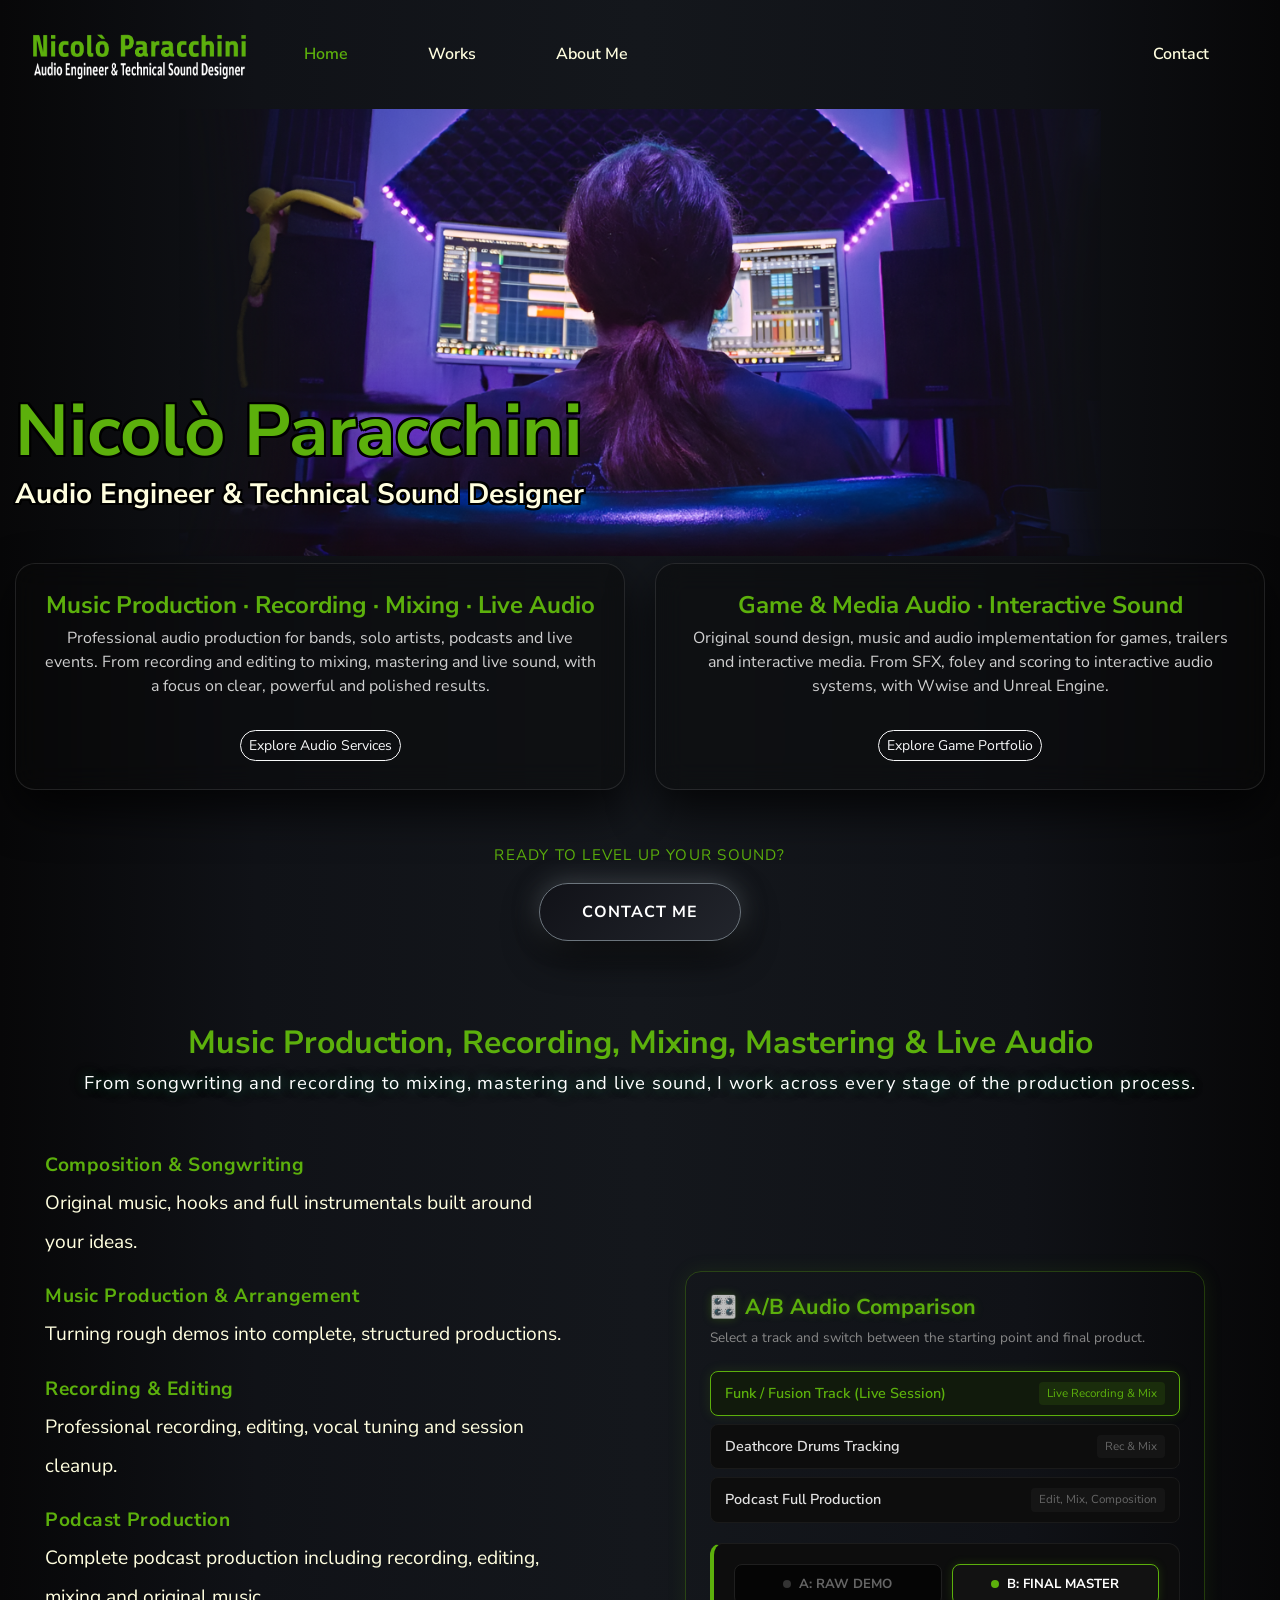
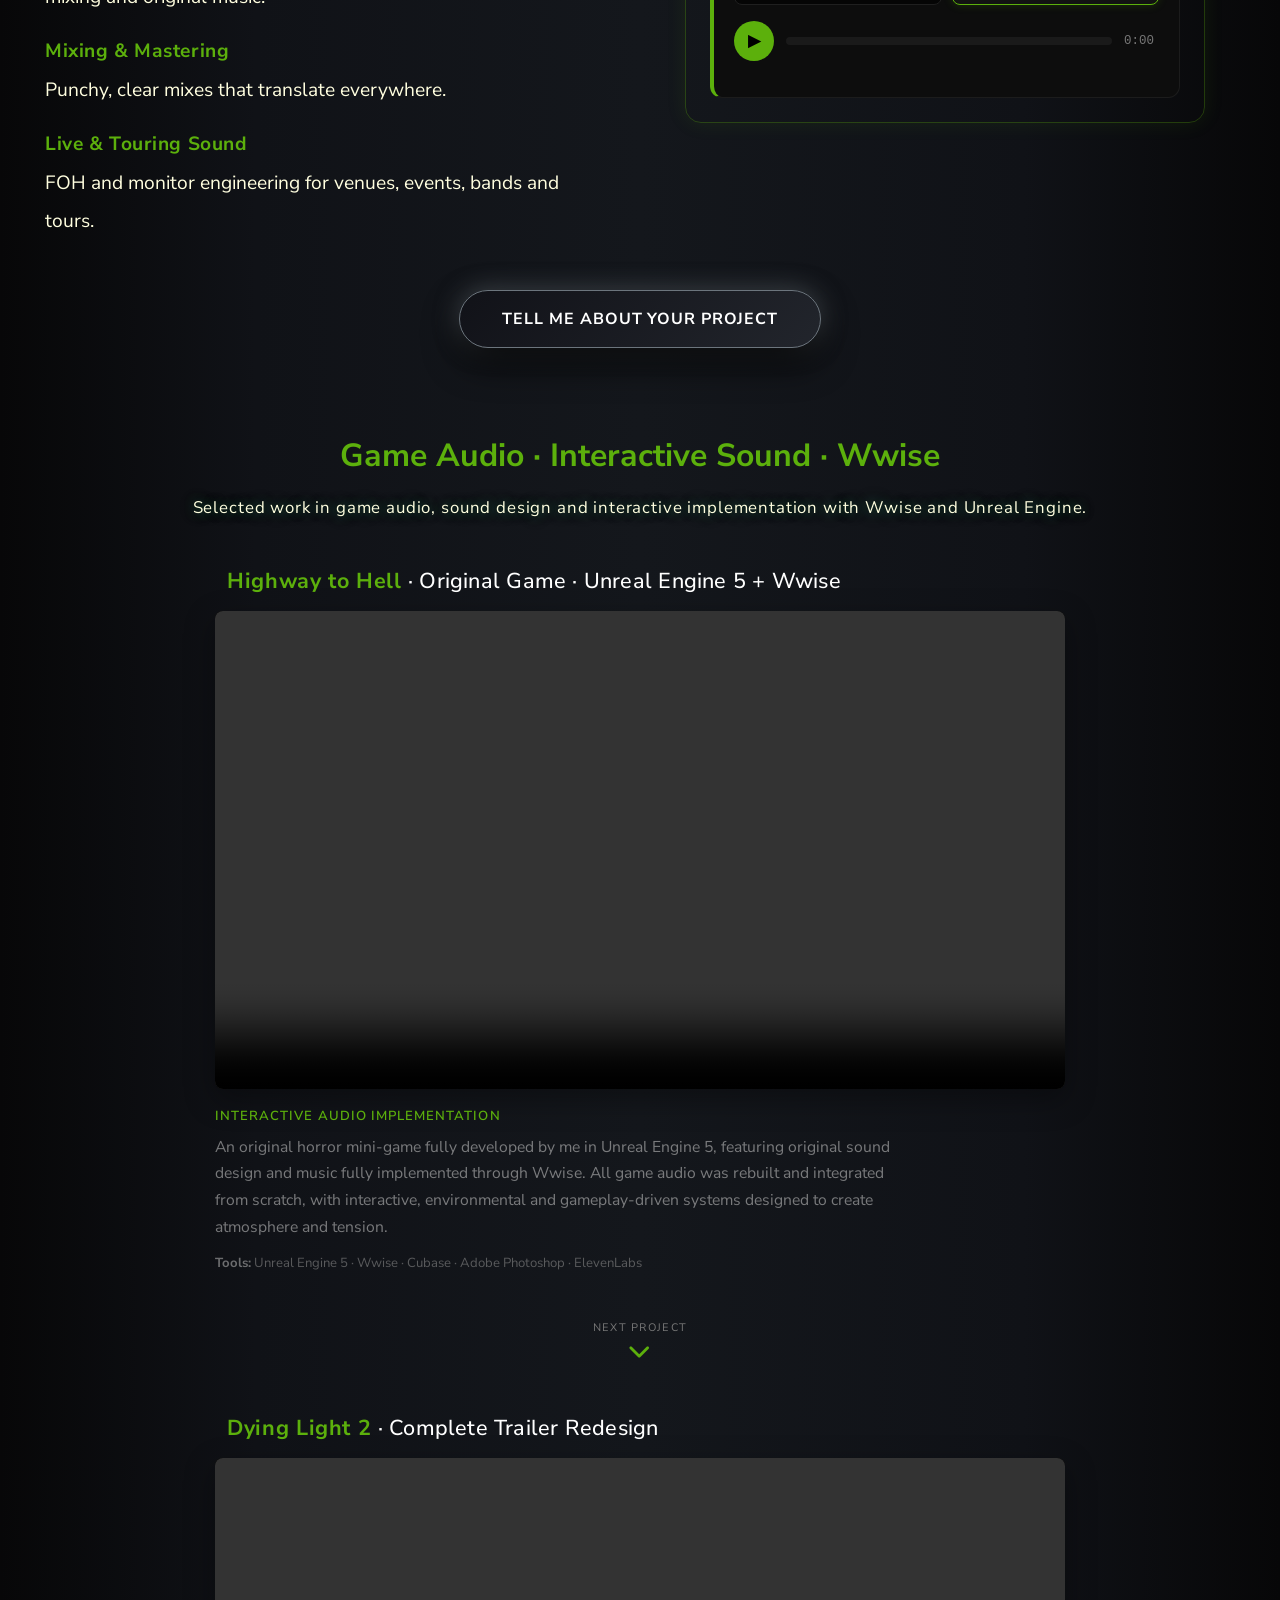
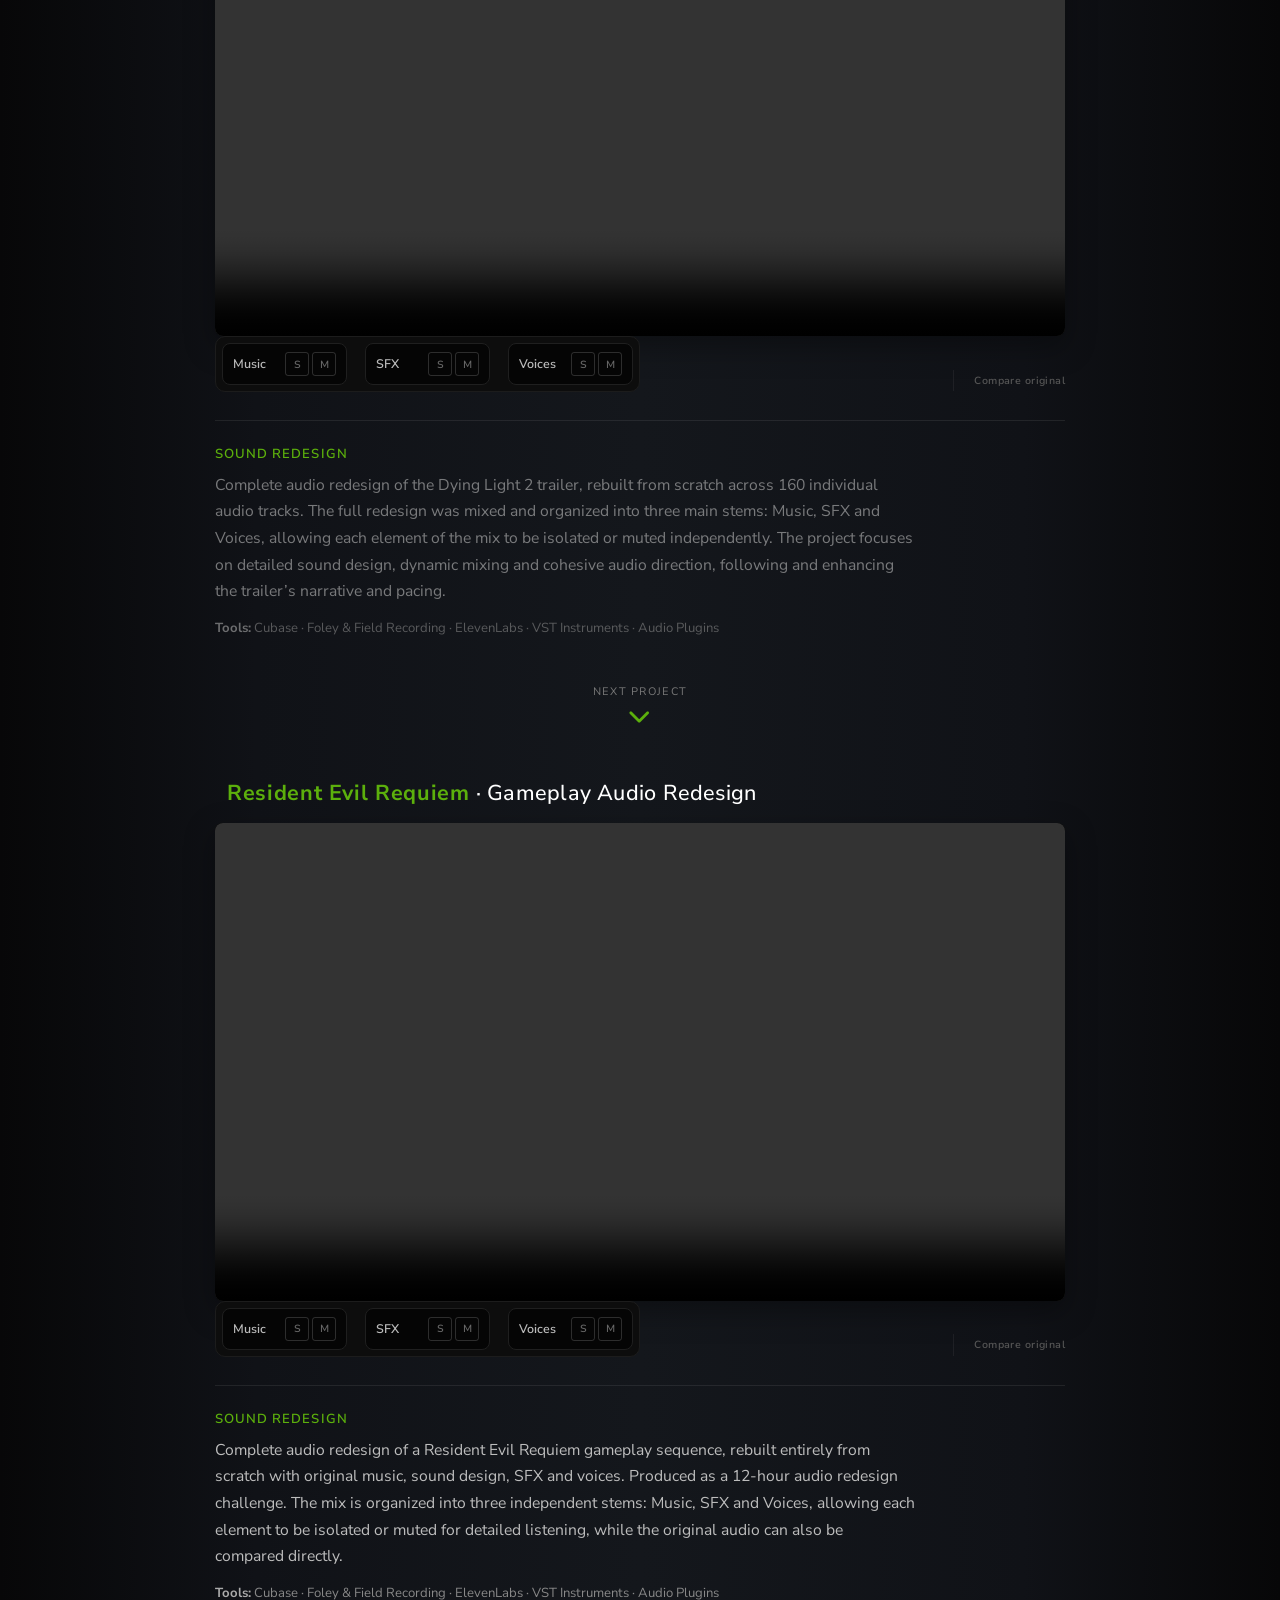
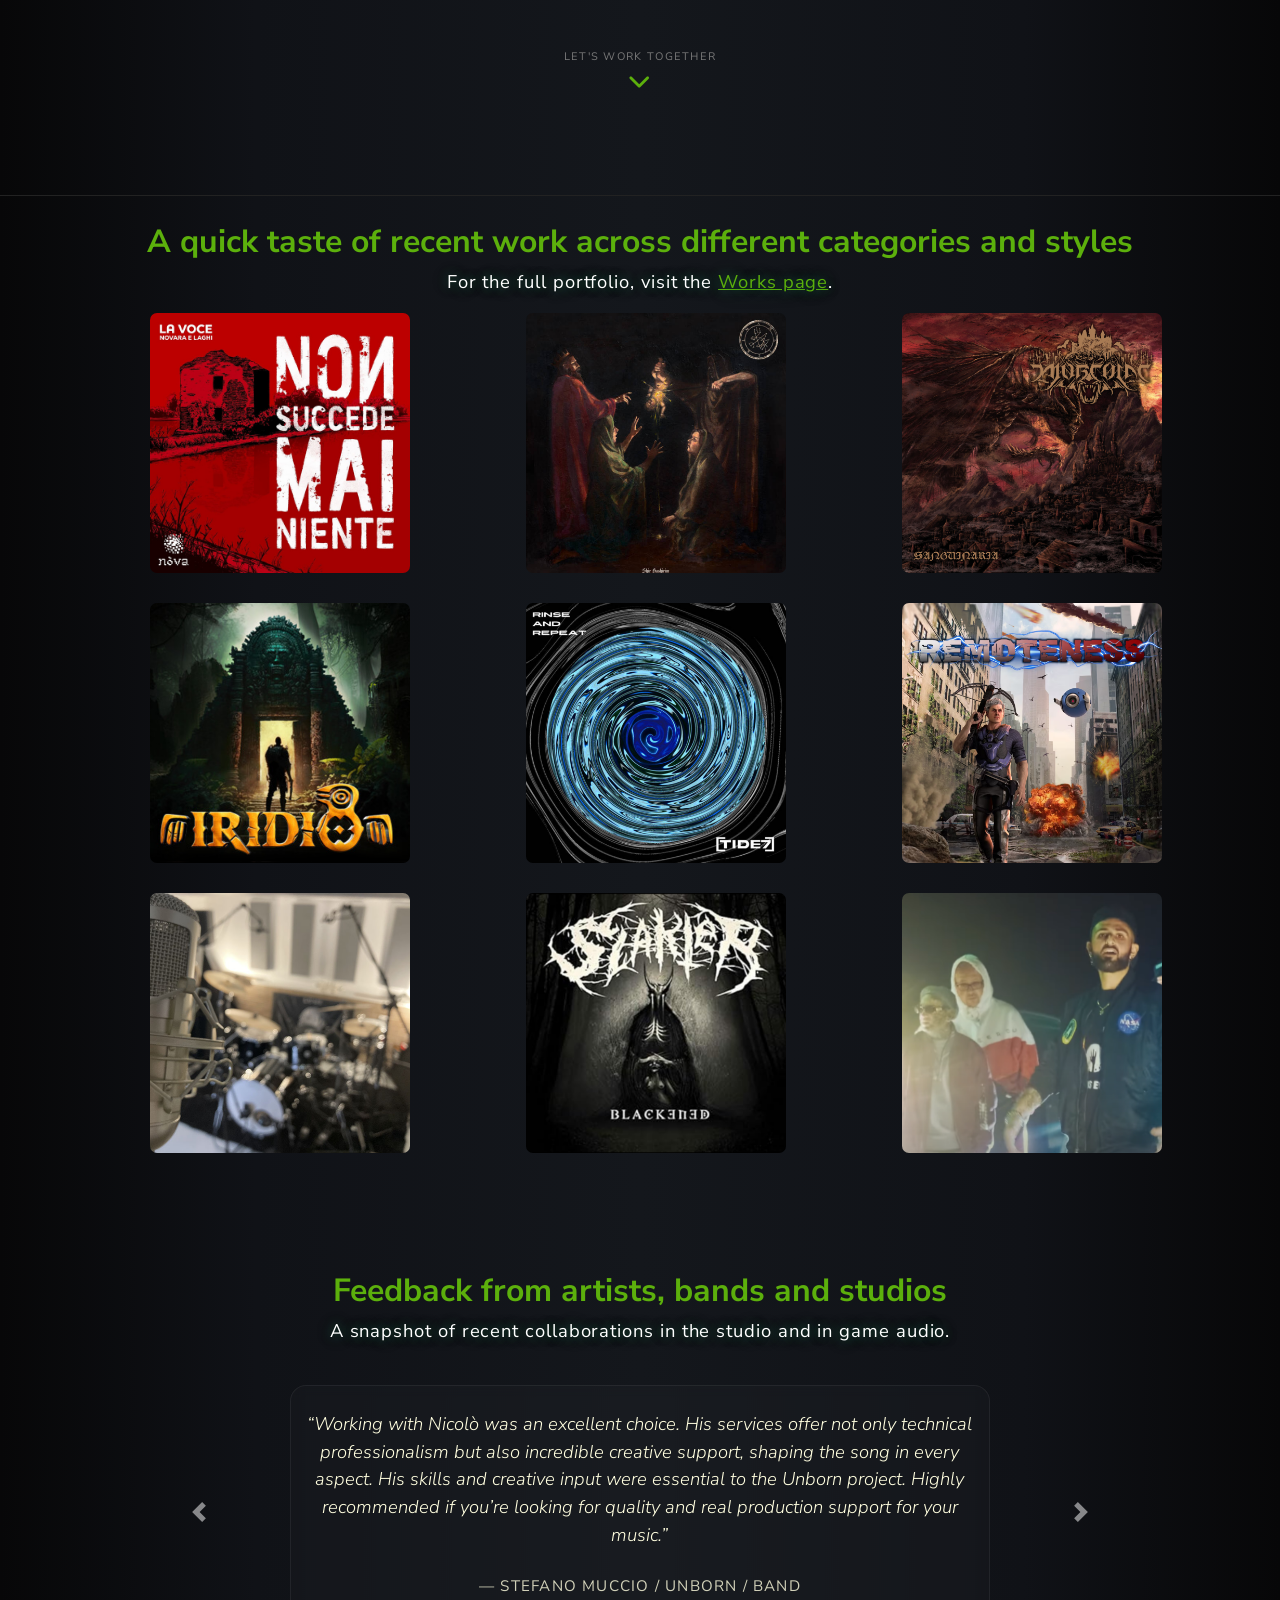
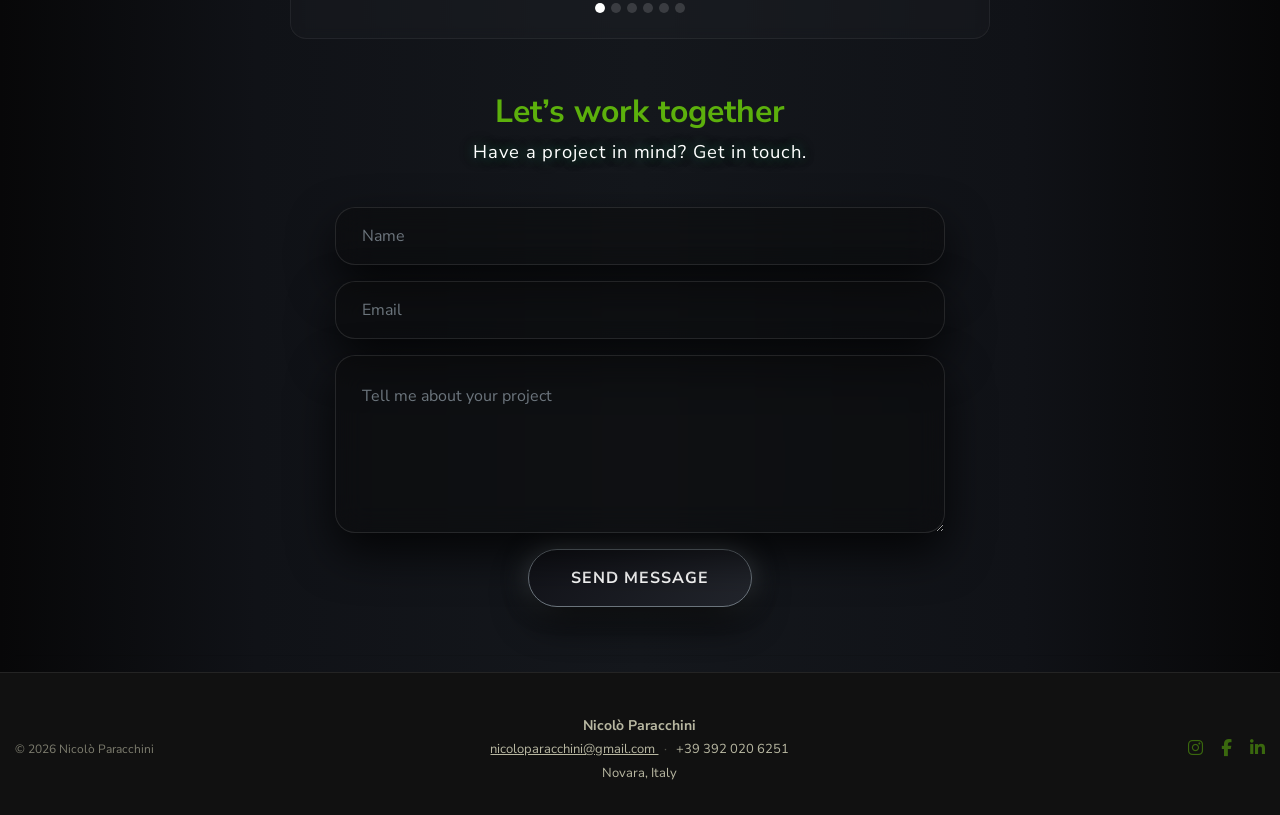
==== commit ed38f2d7: "Revise audio redesign project description Updated project description for audio redesign, emphasizin" ====
--- a/index.html
+++ b/index.html
@@ -920,12 +920,11 @@
         </h4>
 
   <p>
-    Complete audio redesign of a Resident Evil Requiem gameplay sequence,
-    rebuilt entirely from scratch with original music, sound design,
-    SFX and voices. The mix is organized into three independent stems:
-    Music, SFX and Voices, allowing each element to be isolated or muted
-    for detailed listening, while the original audio can also be compared
-    directly.
+Complete audio redesign of a Resident Evil Requiem gameplay sequence,
+    rebuilt entirely from scratch with original music, sound design, SFX and voices.
+    Produced as a 12-hour audio redesign challenge. The mix is organized into three independent stems:
+    Music, SFX and Voices, allowing each element to be isolated or muted for detailed listening,
+    while the original audio can also be compared directly.
 </p>
 
         <p class="project-tools">
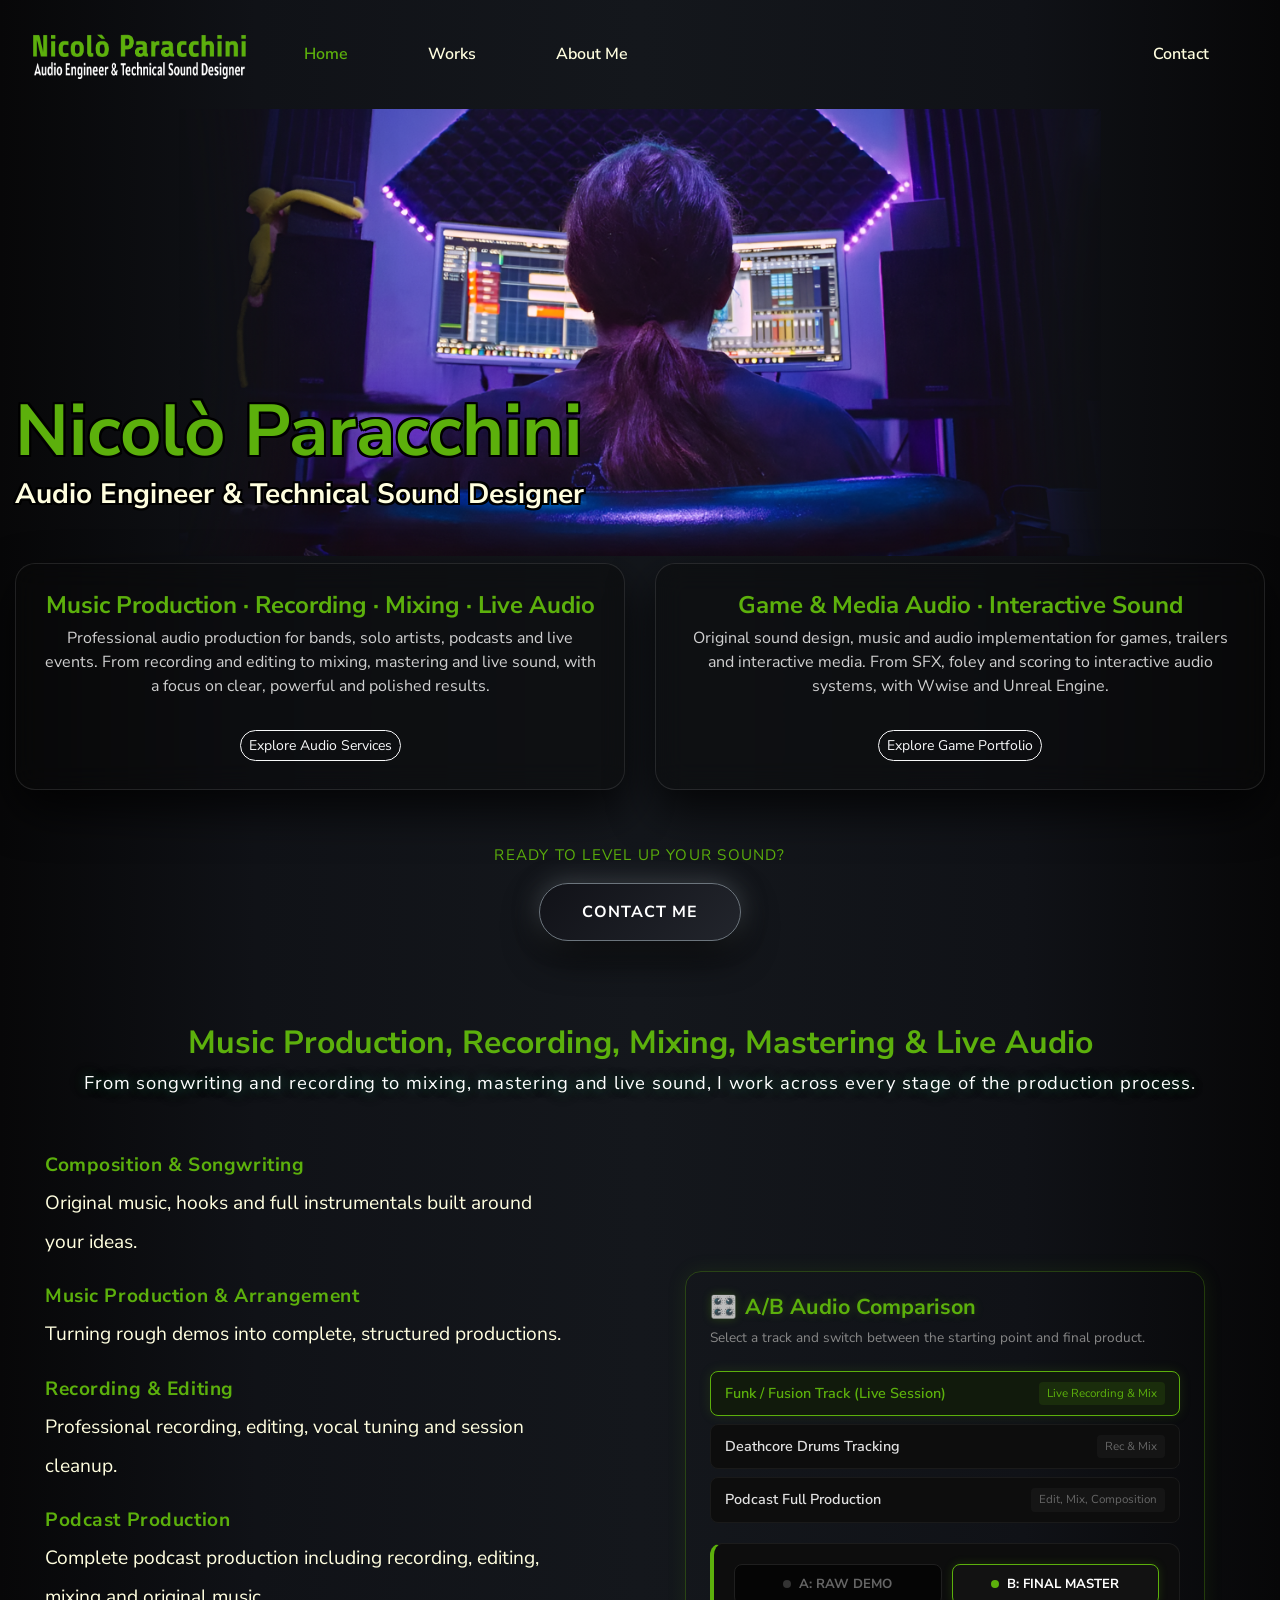
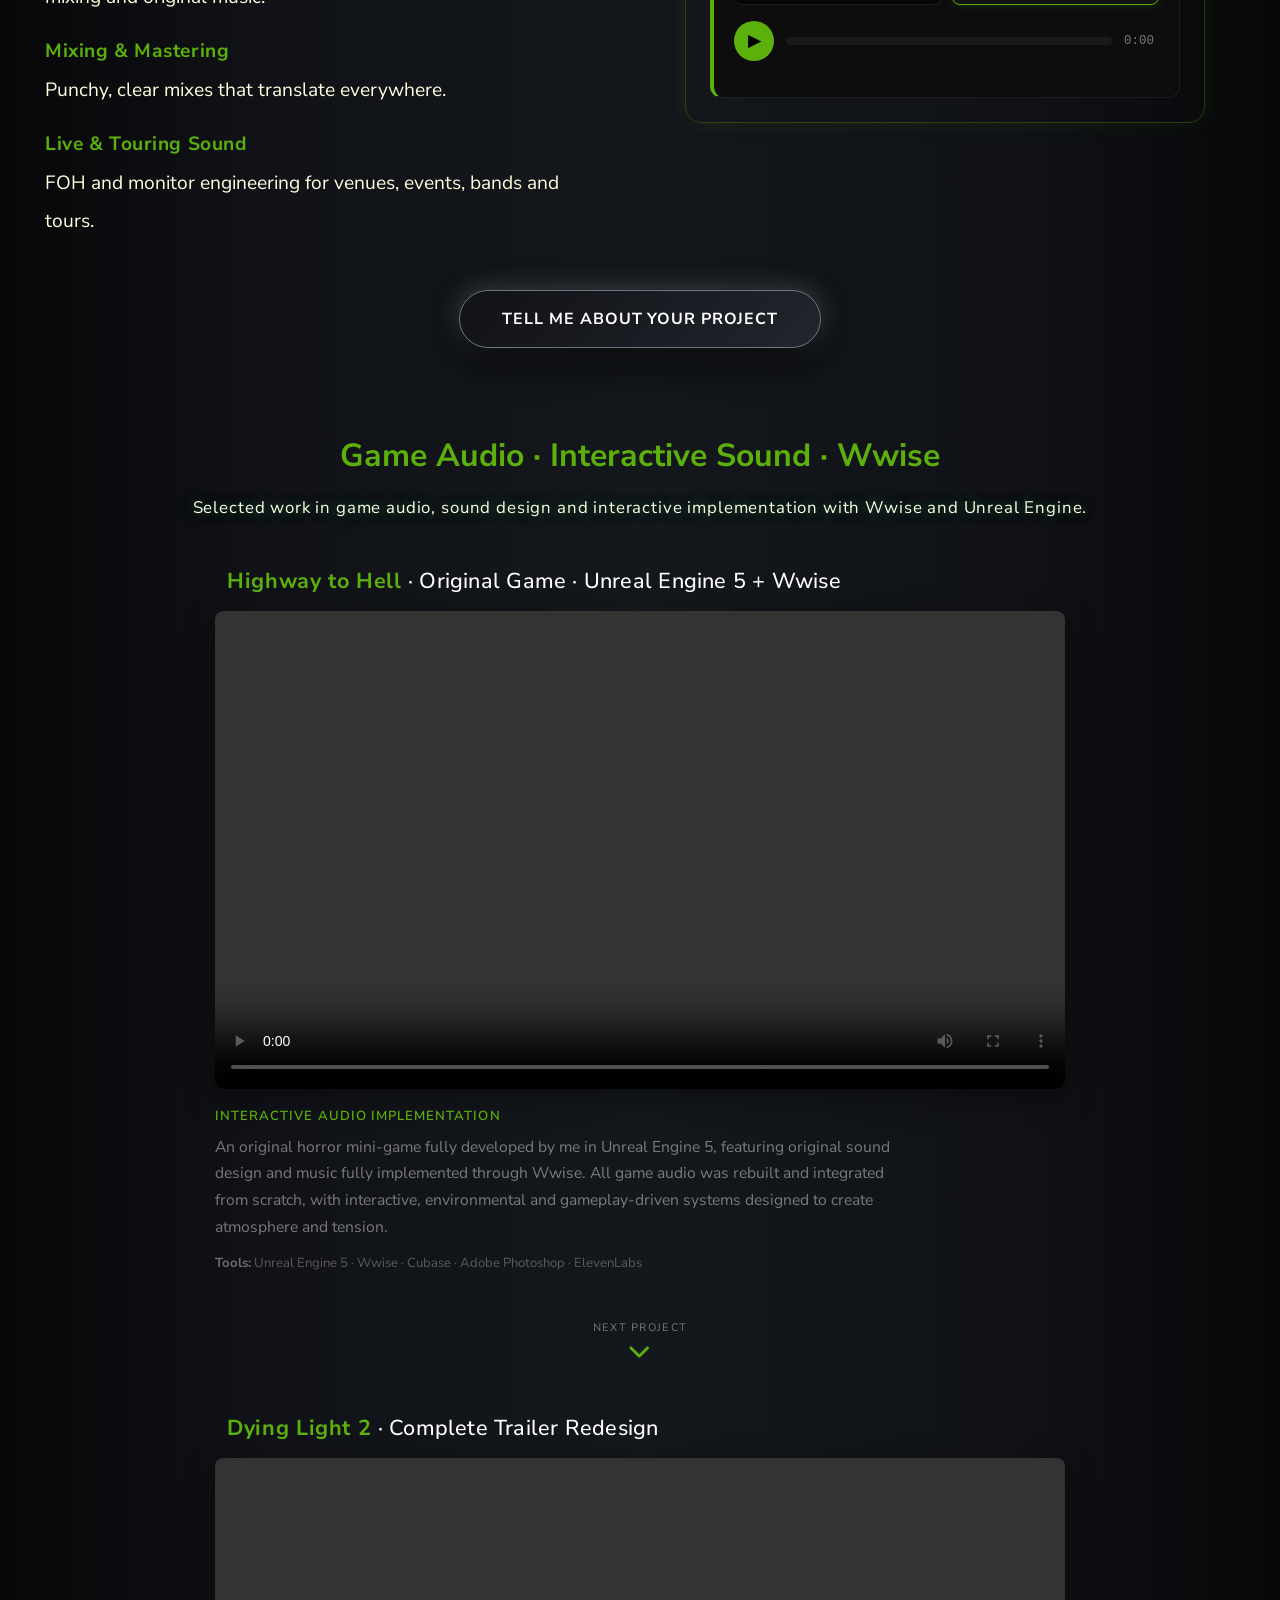
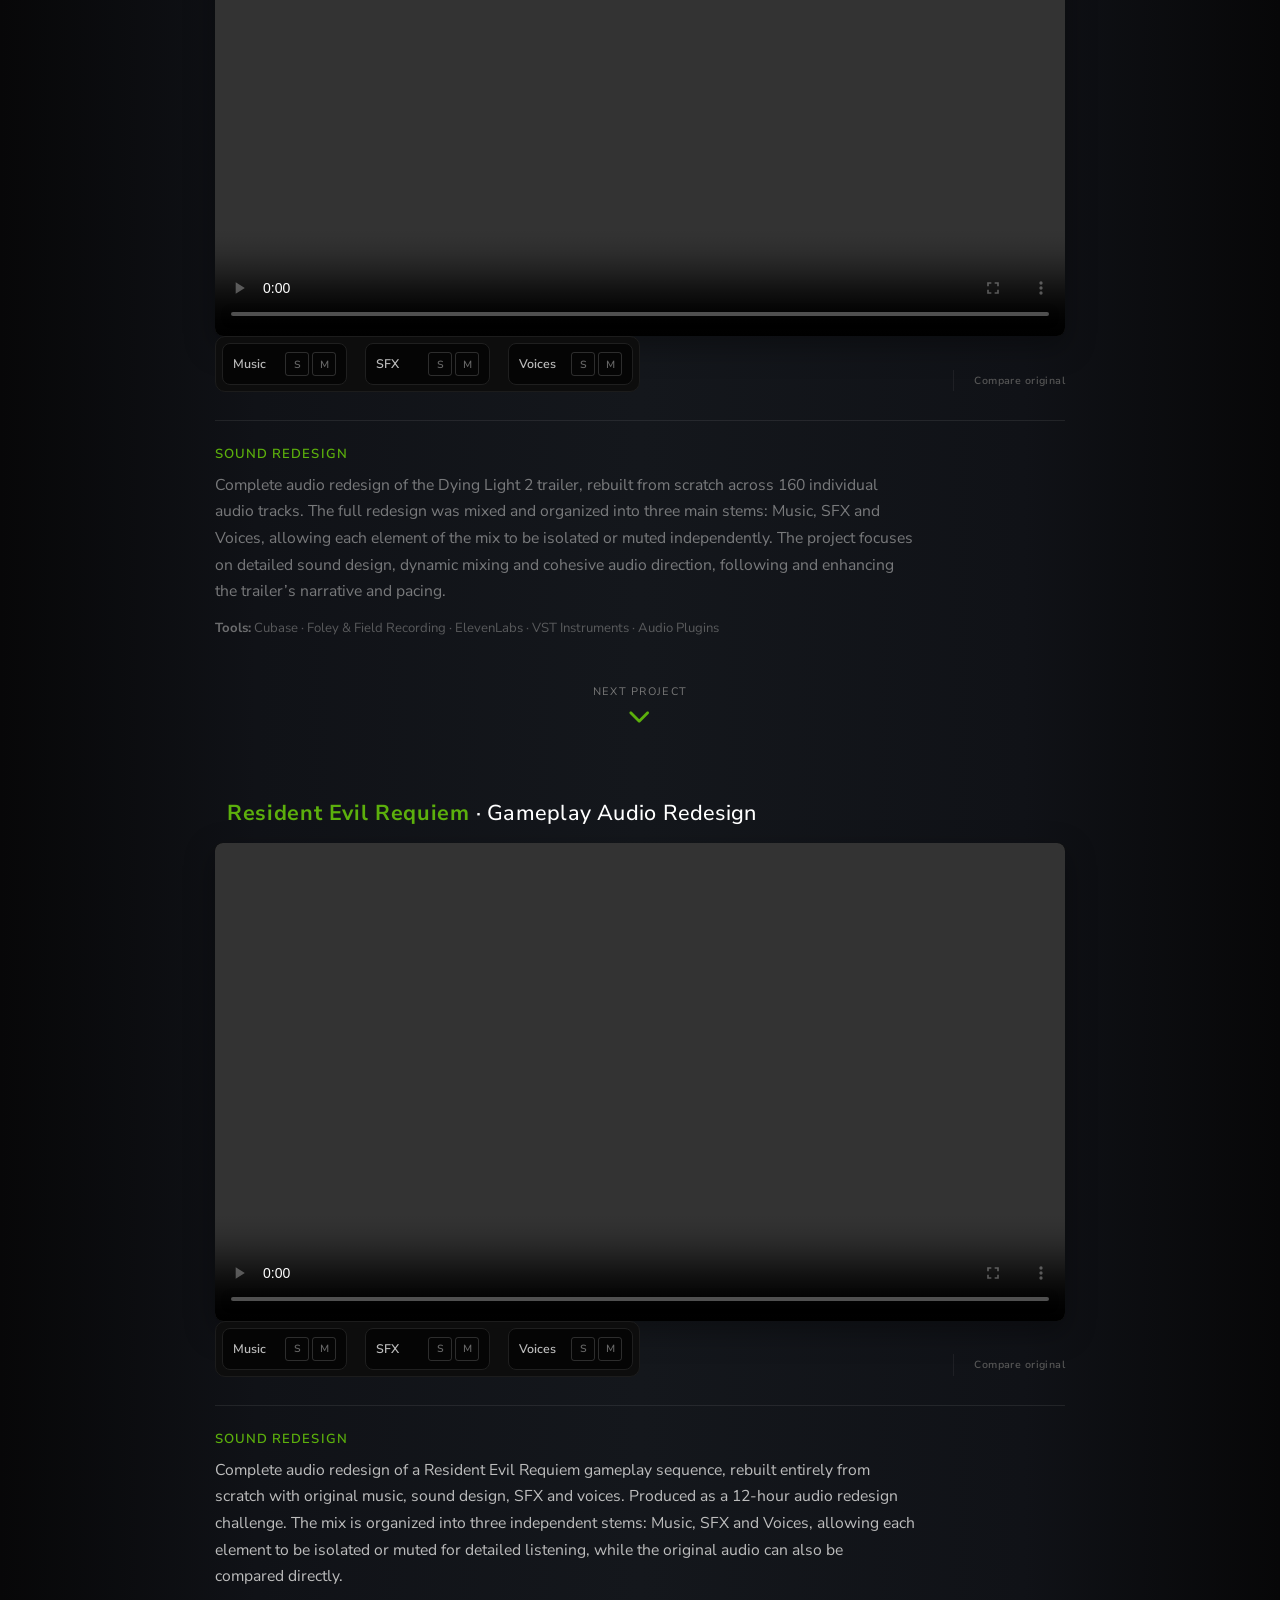
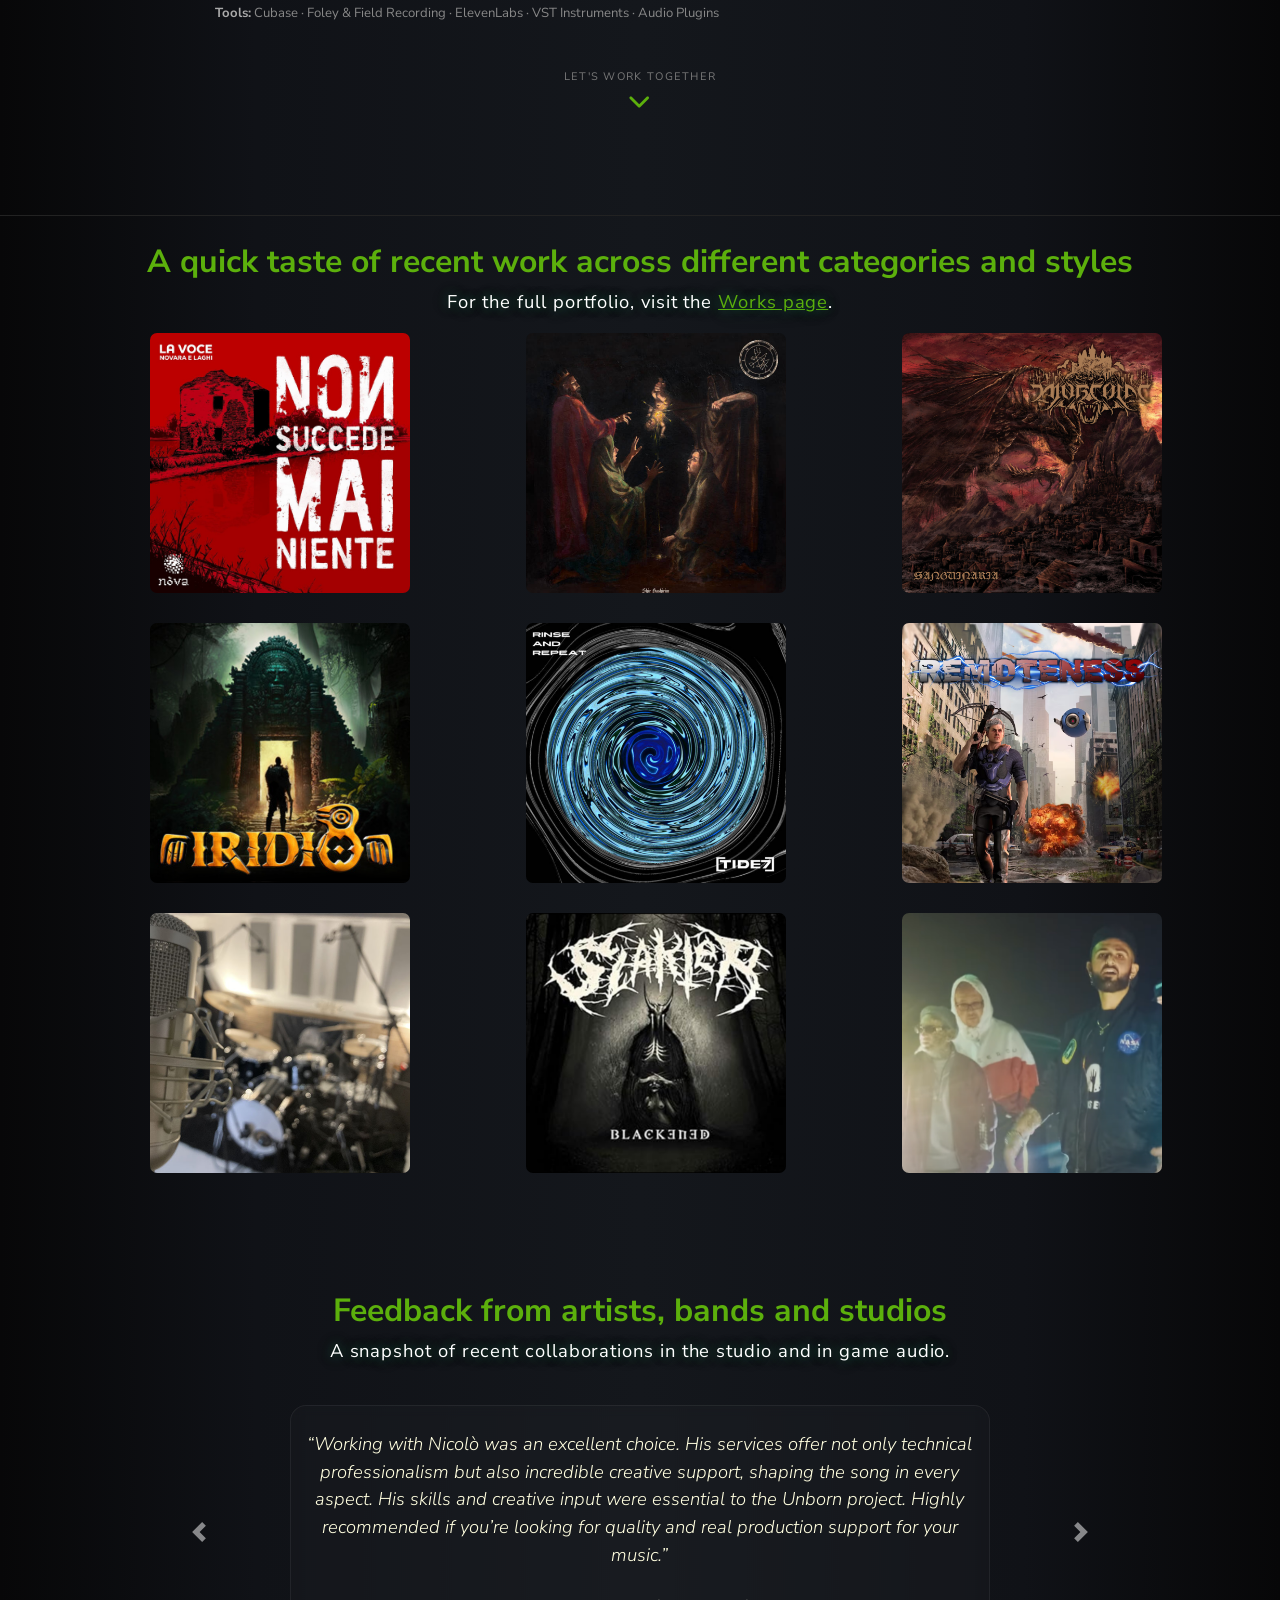
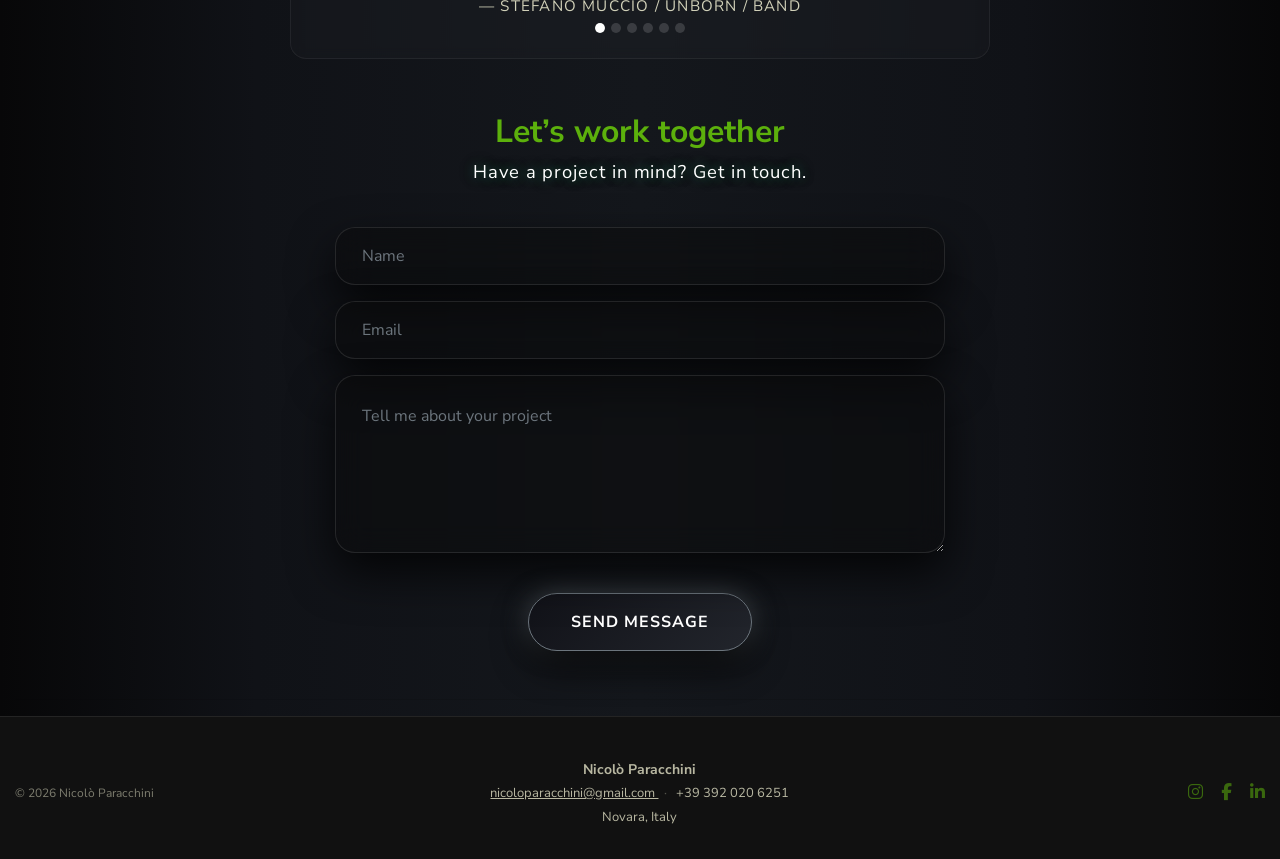
==== commit 6ec615fb: "Add line break before submit button Added a line break before the submit button." ====
--- a/index.html
+++ b/index.html
@@ -2051,7 +2051,7 @@
 
 
                     <div class="text-center mt-3">
-
+                      <br>
                         <button type="submit"
                             class="btn btn-main-cta">
 
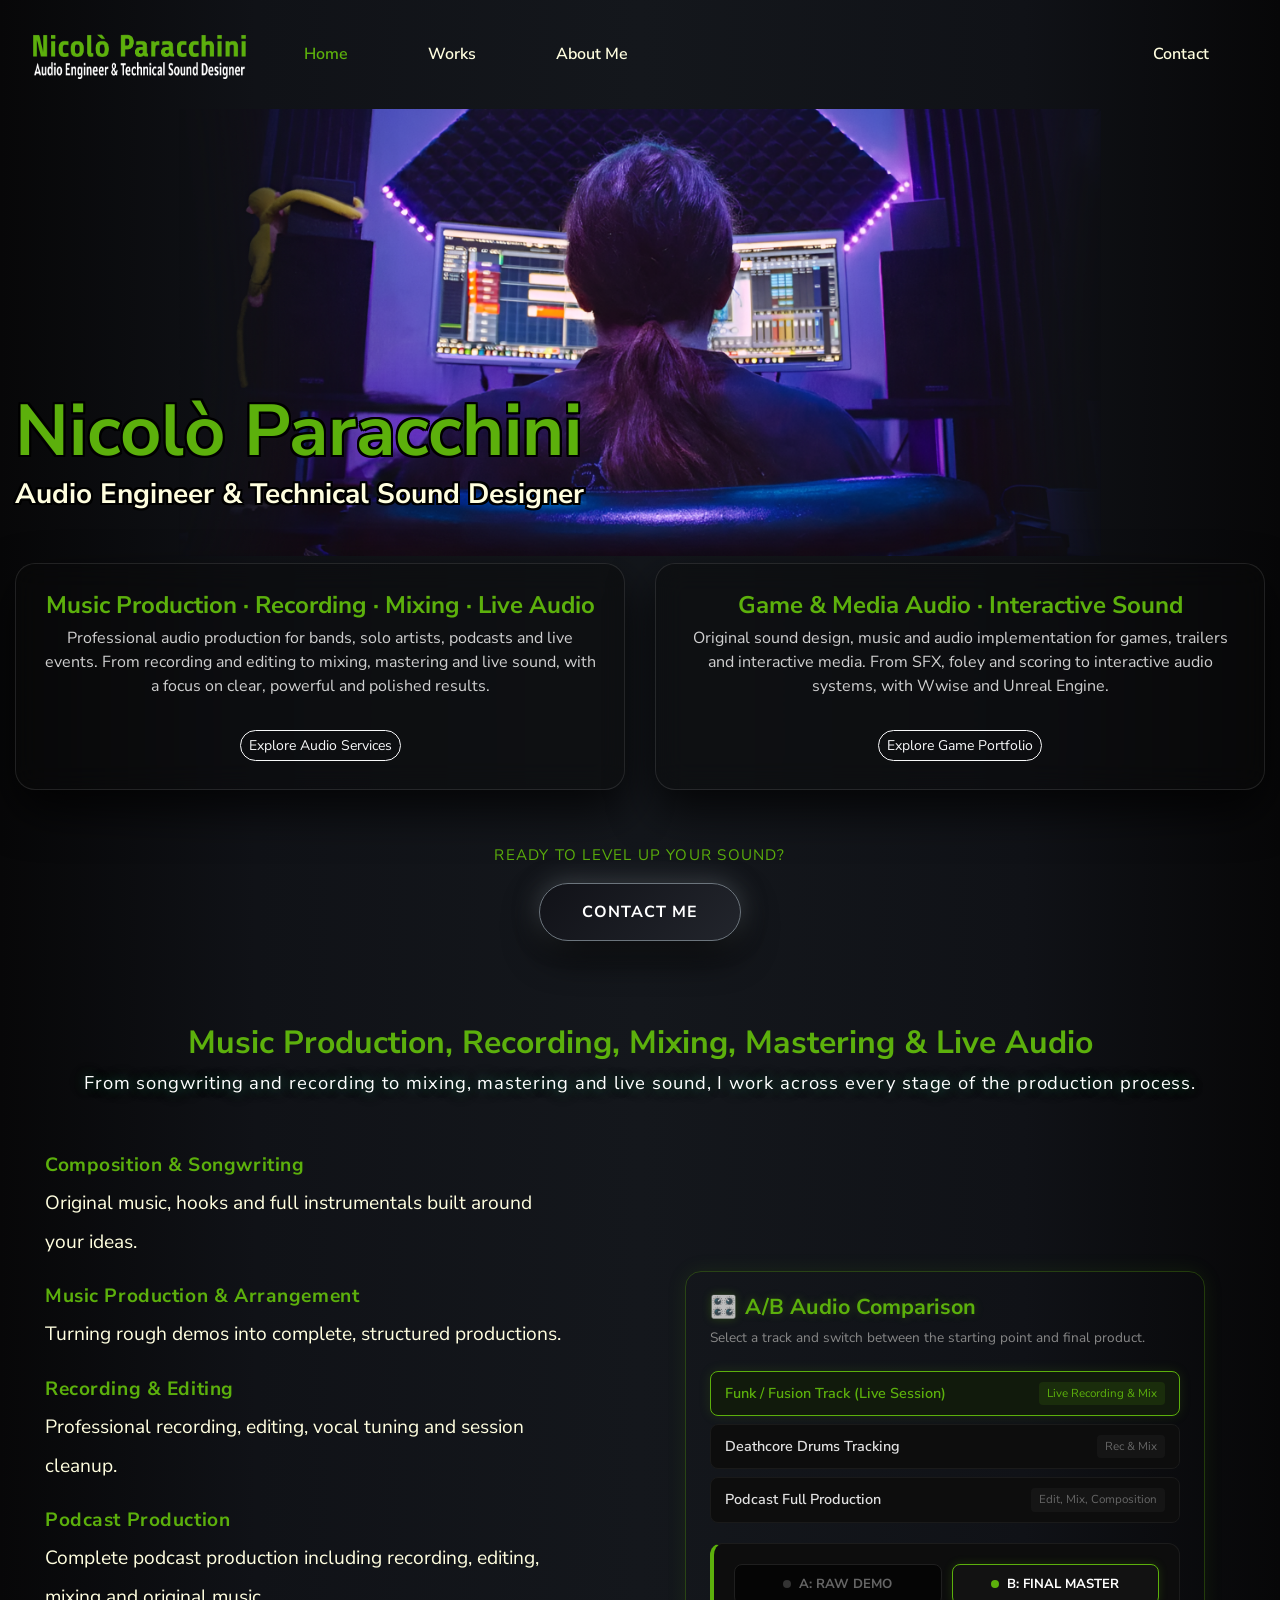
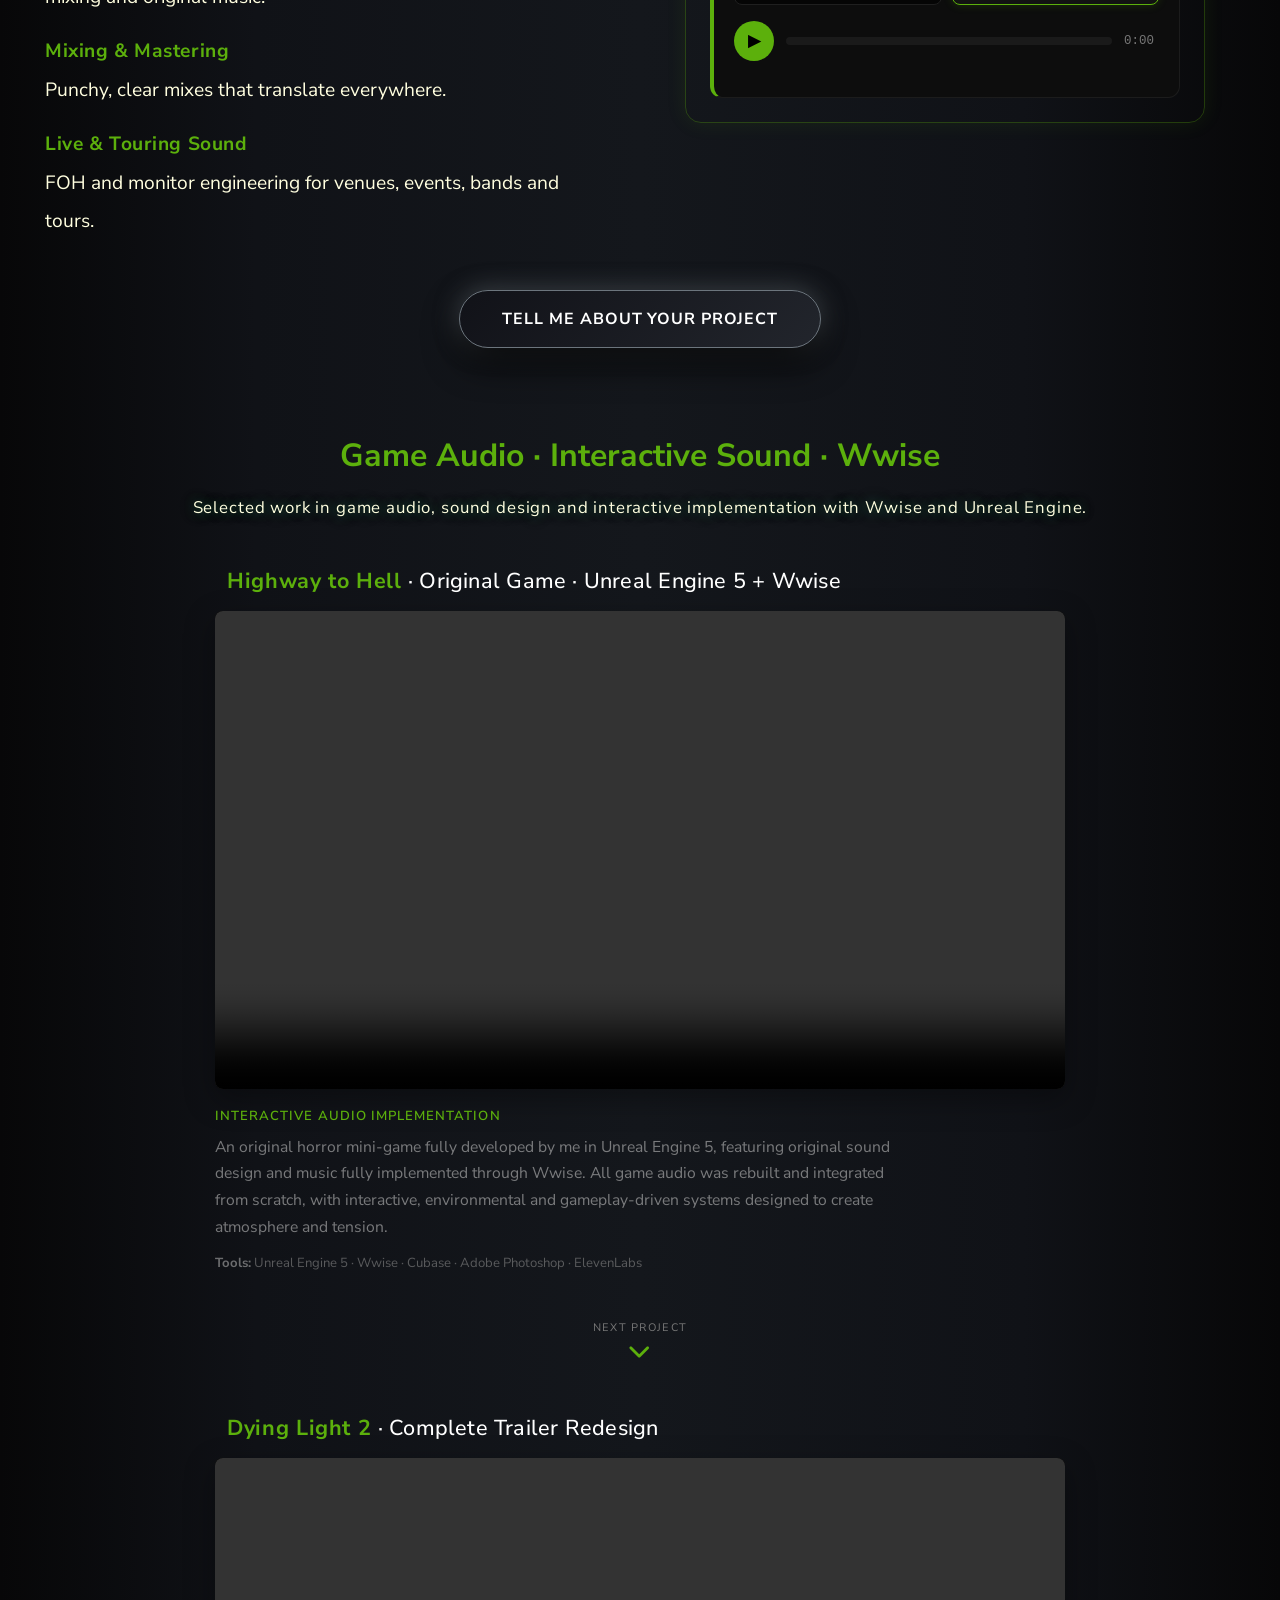
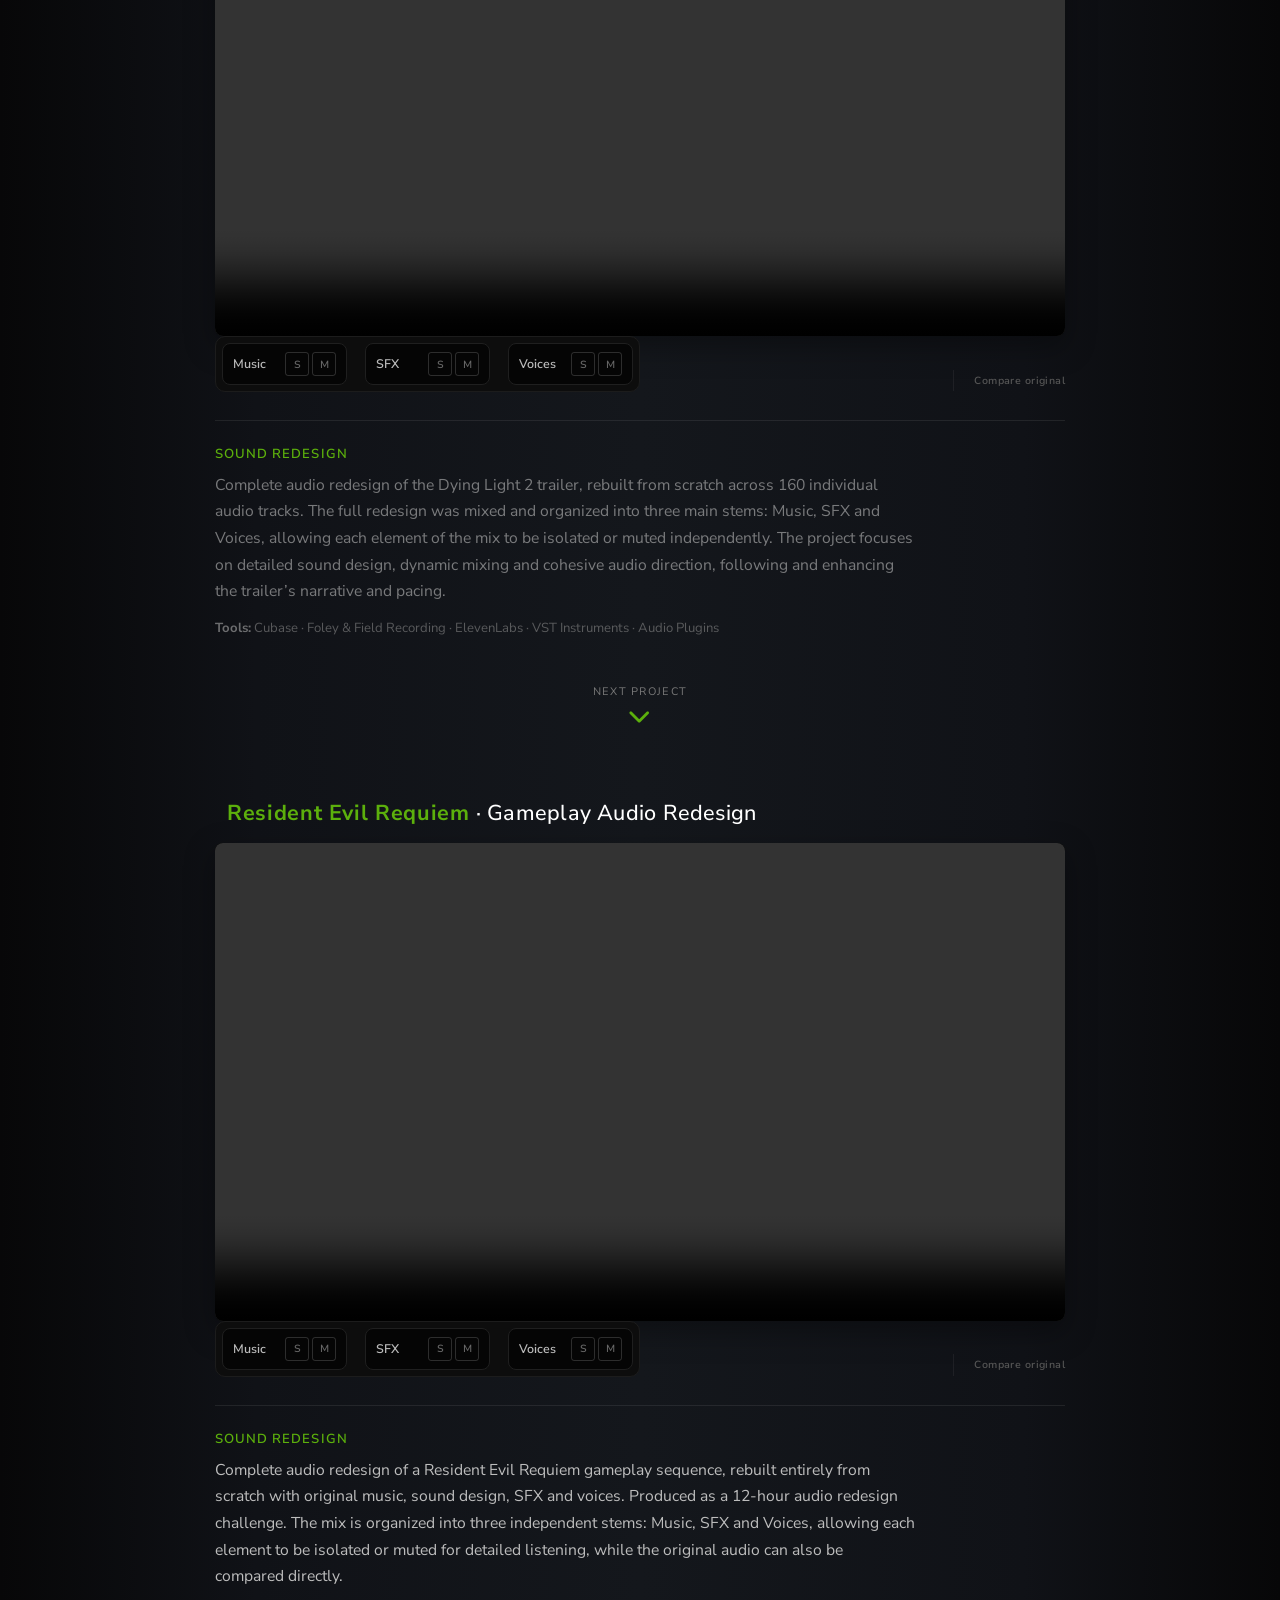
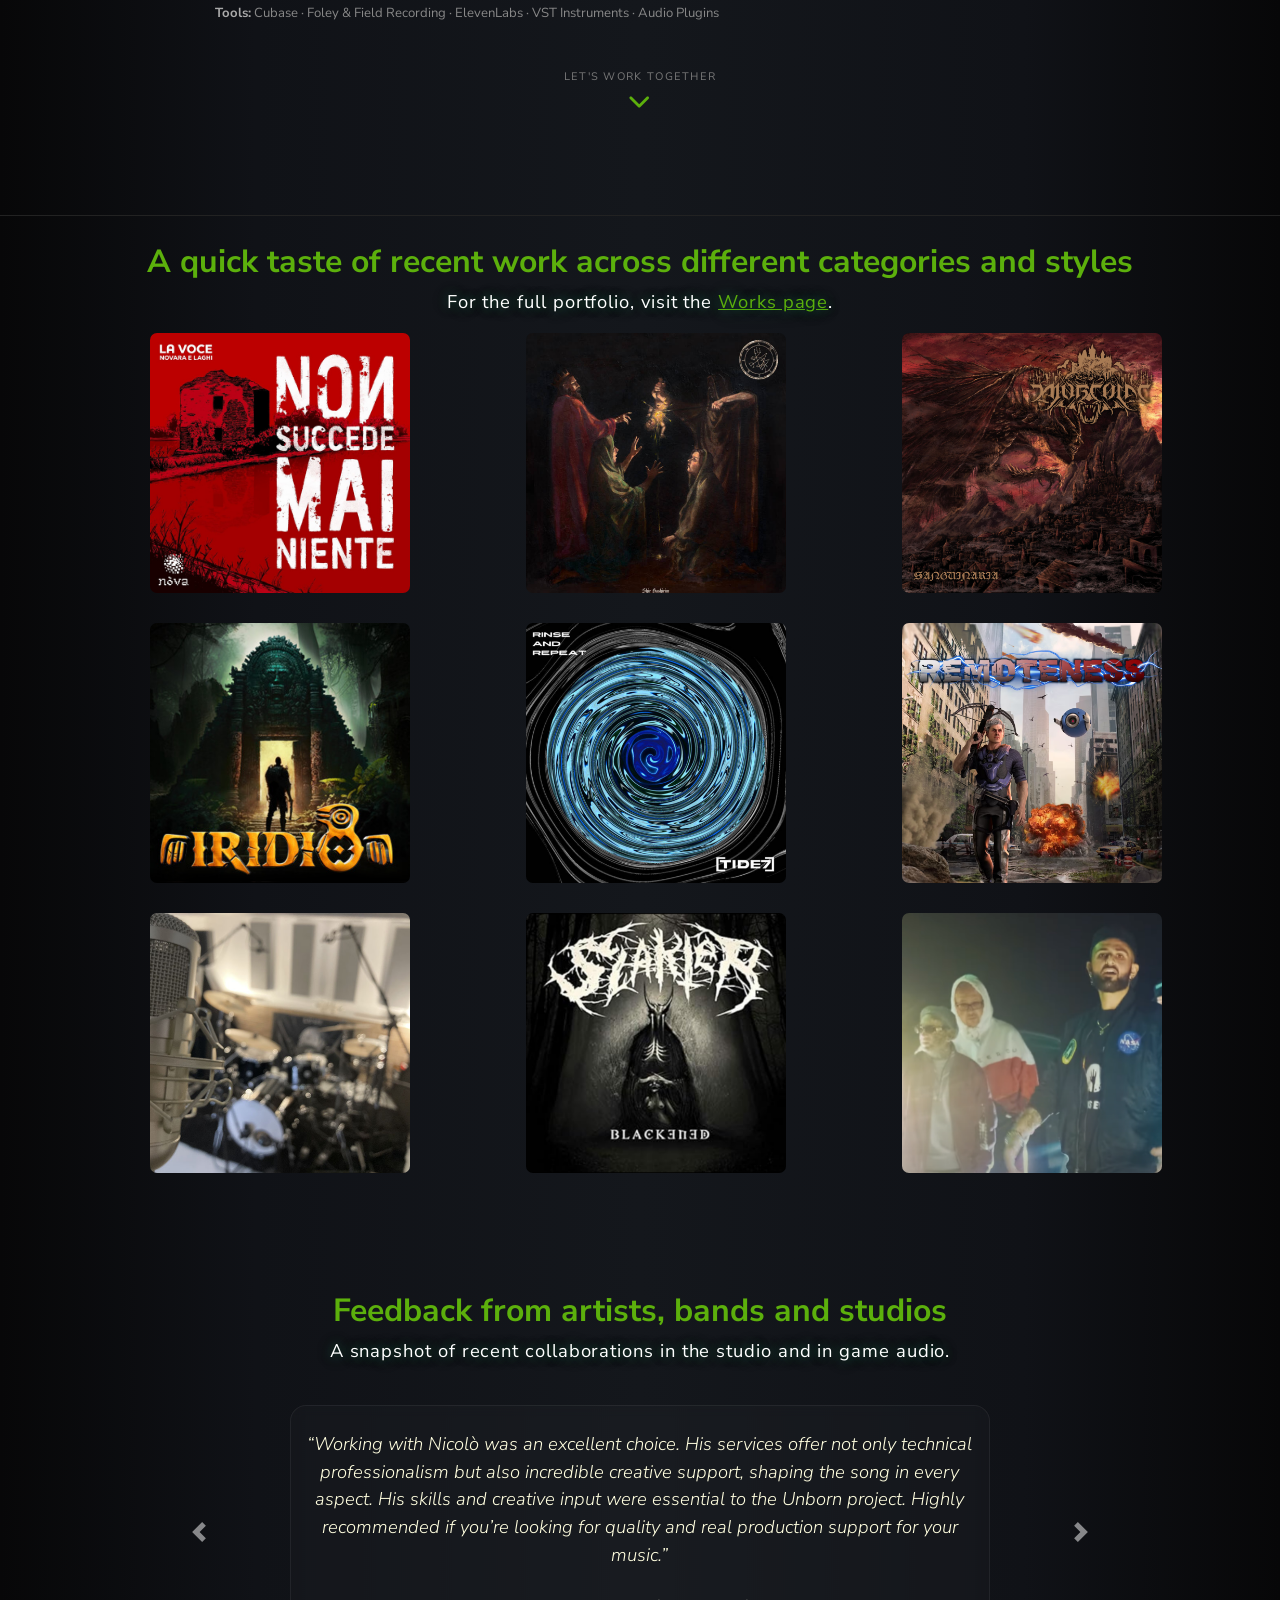
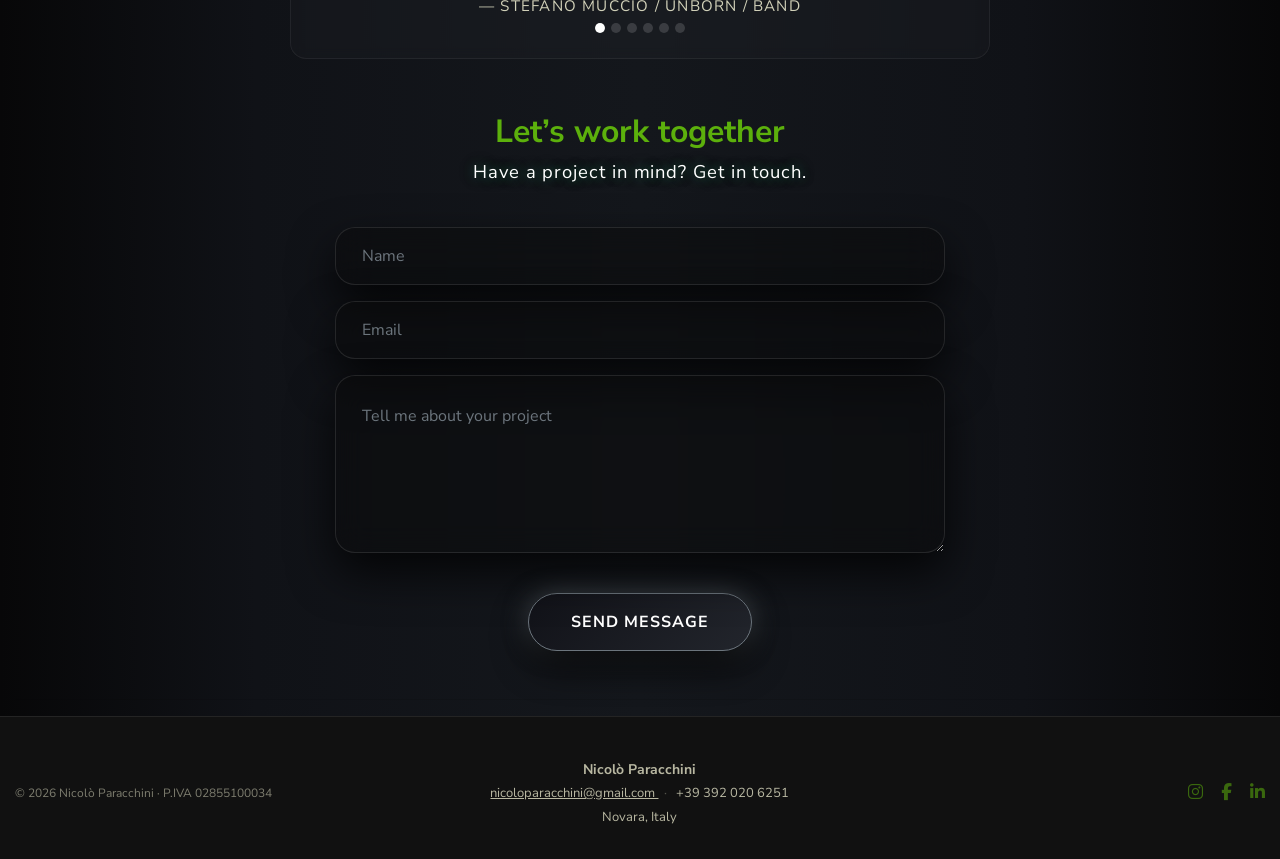
==== commit 211fb891: "Update footer text to include P.IVA number" ====
--- a/index.html
+++ b/index.html
@@ -2096,7 +2096,7 @@
             <div class="col-lg-4 footer-left">
 
                 <p class="footer-copy mb-0">
-                    © 2026 Nicolò Paracchini
+© 2026 Nicolò Paracchini · P.IVA 02855100034
                 </p>
 
             </div>
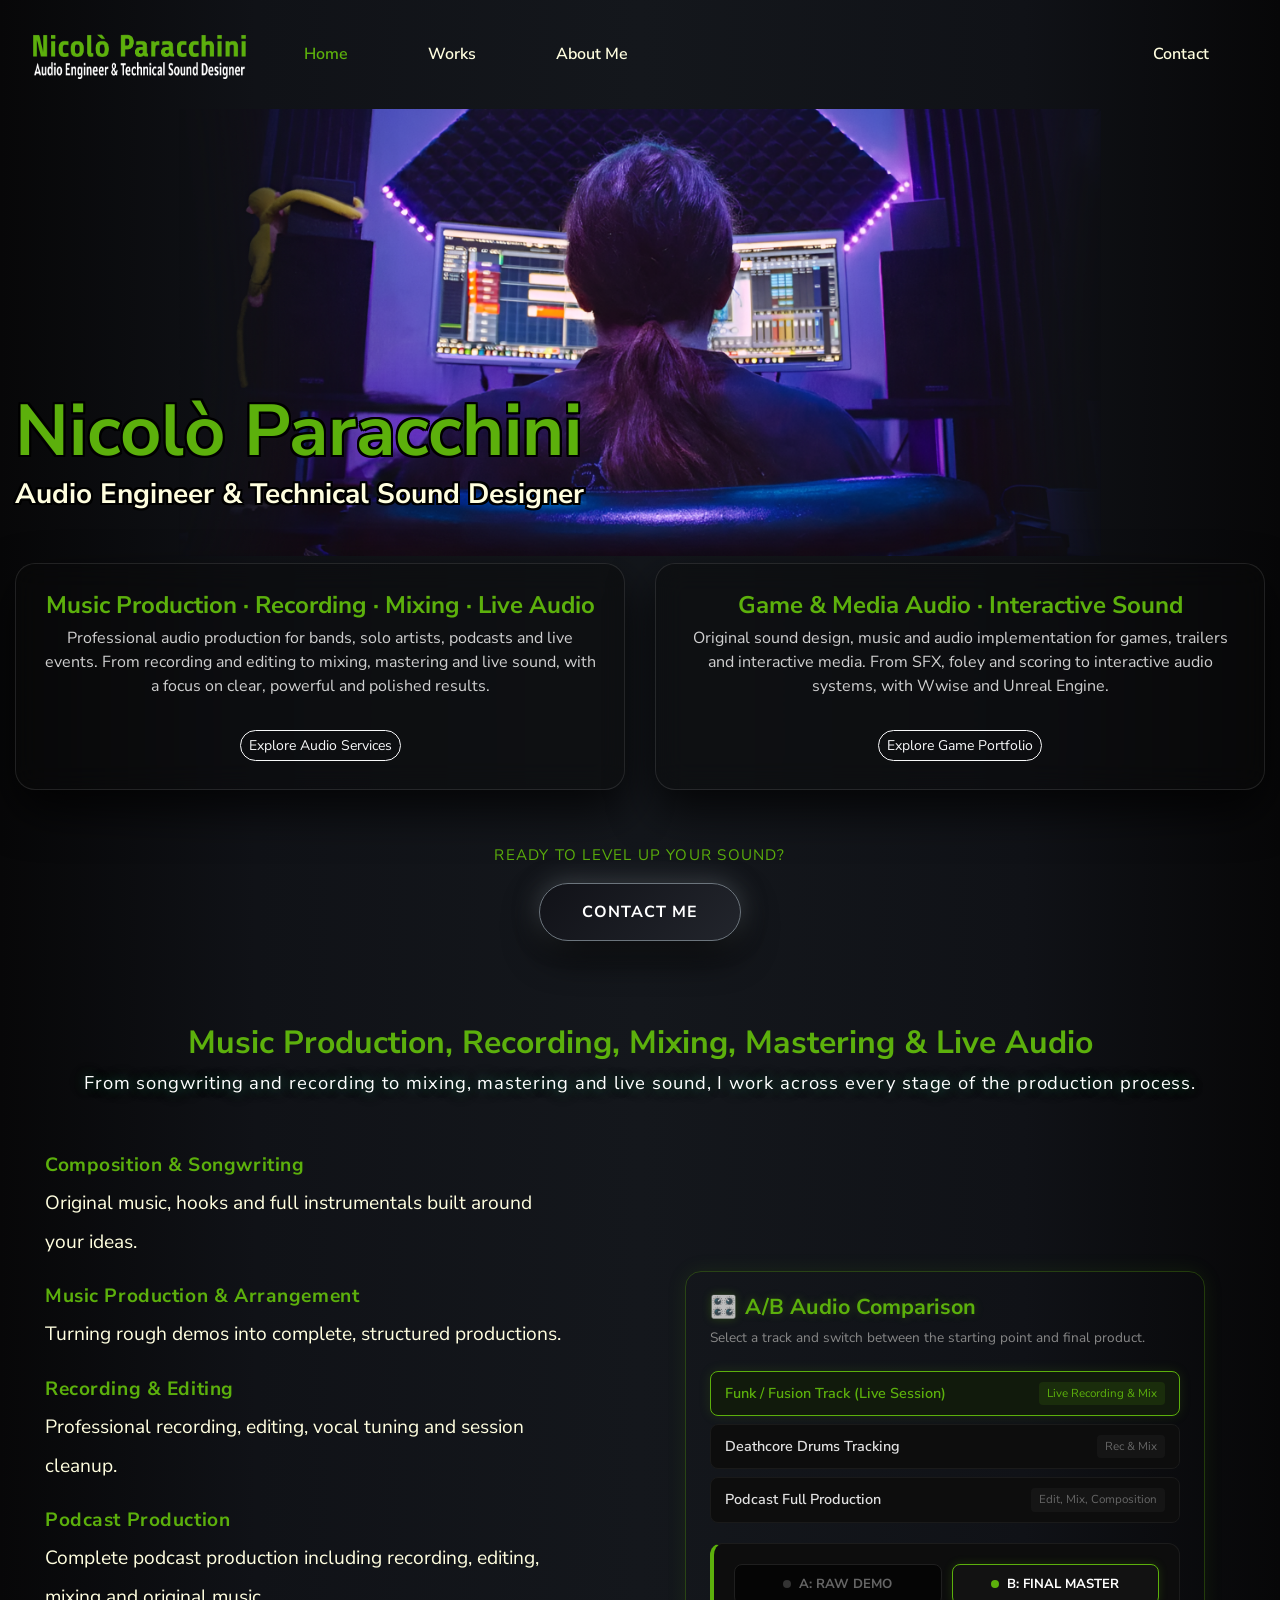
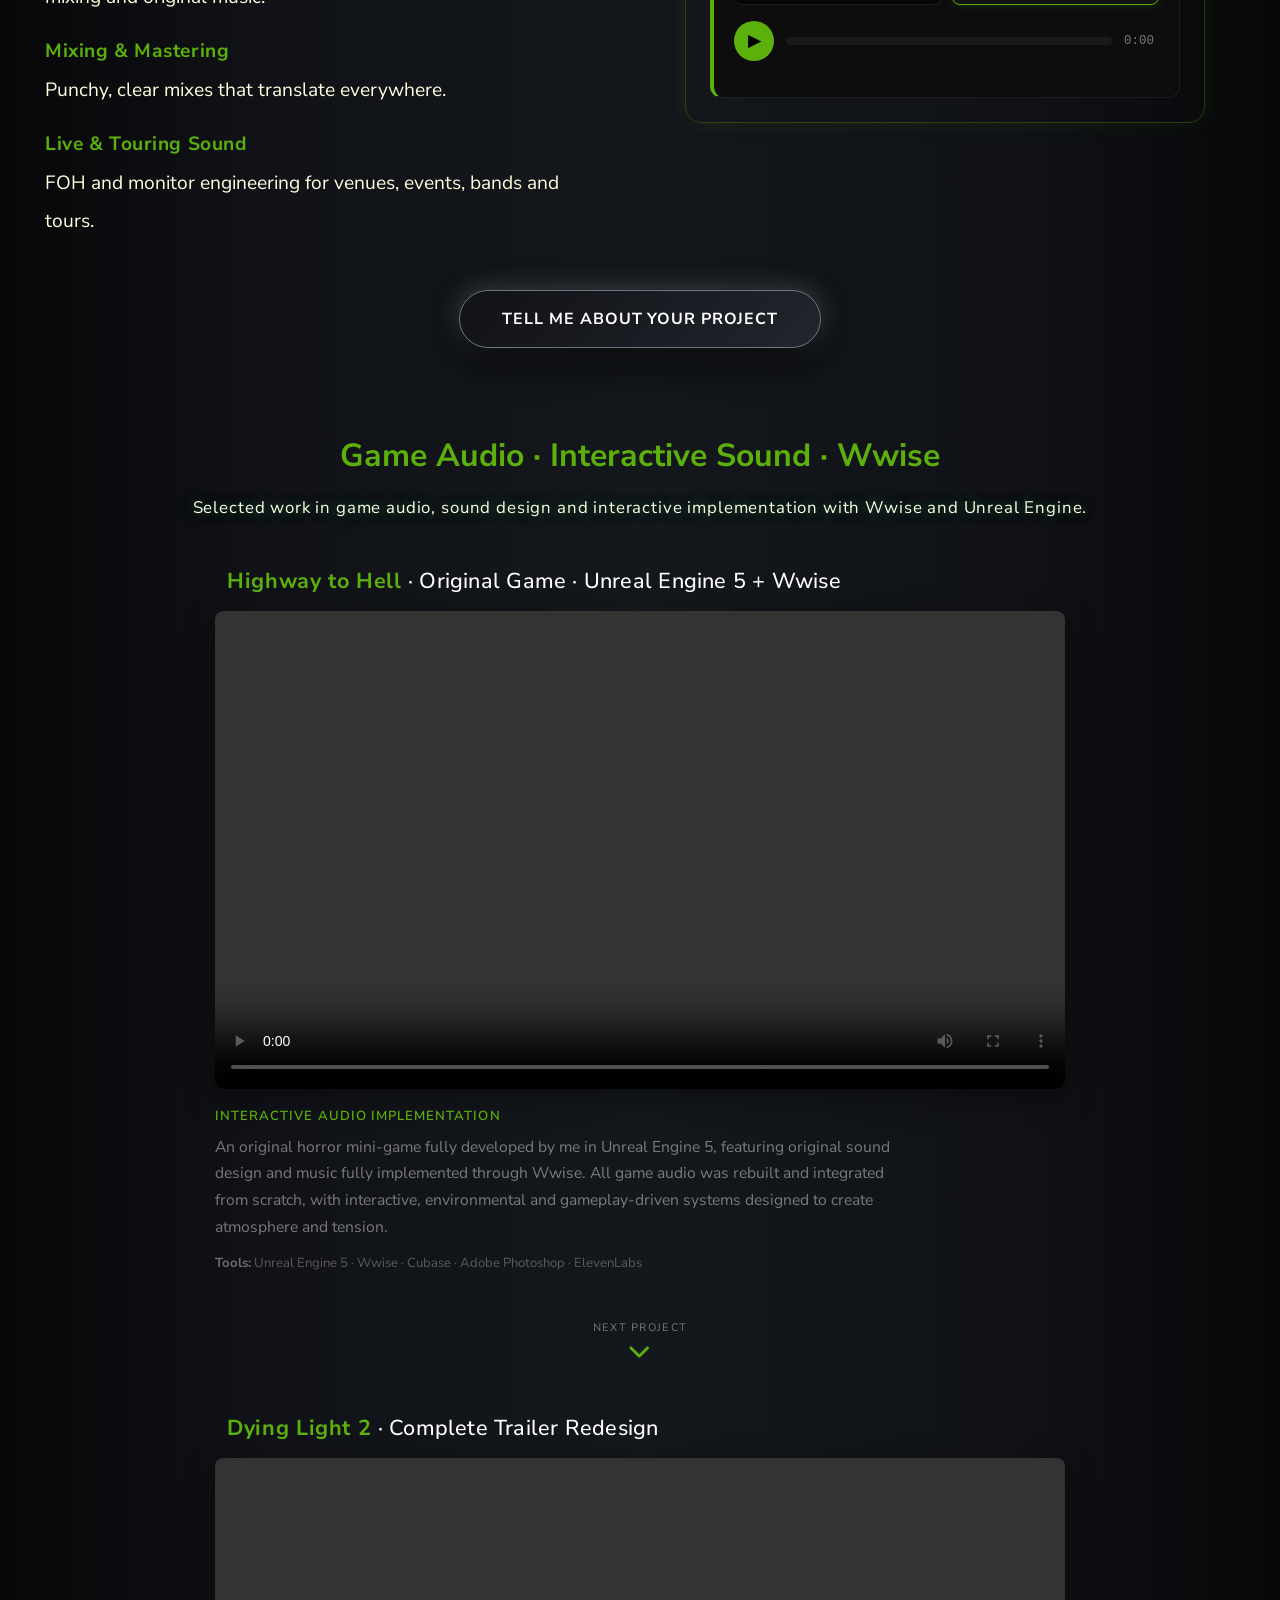
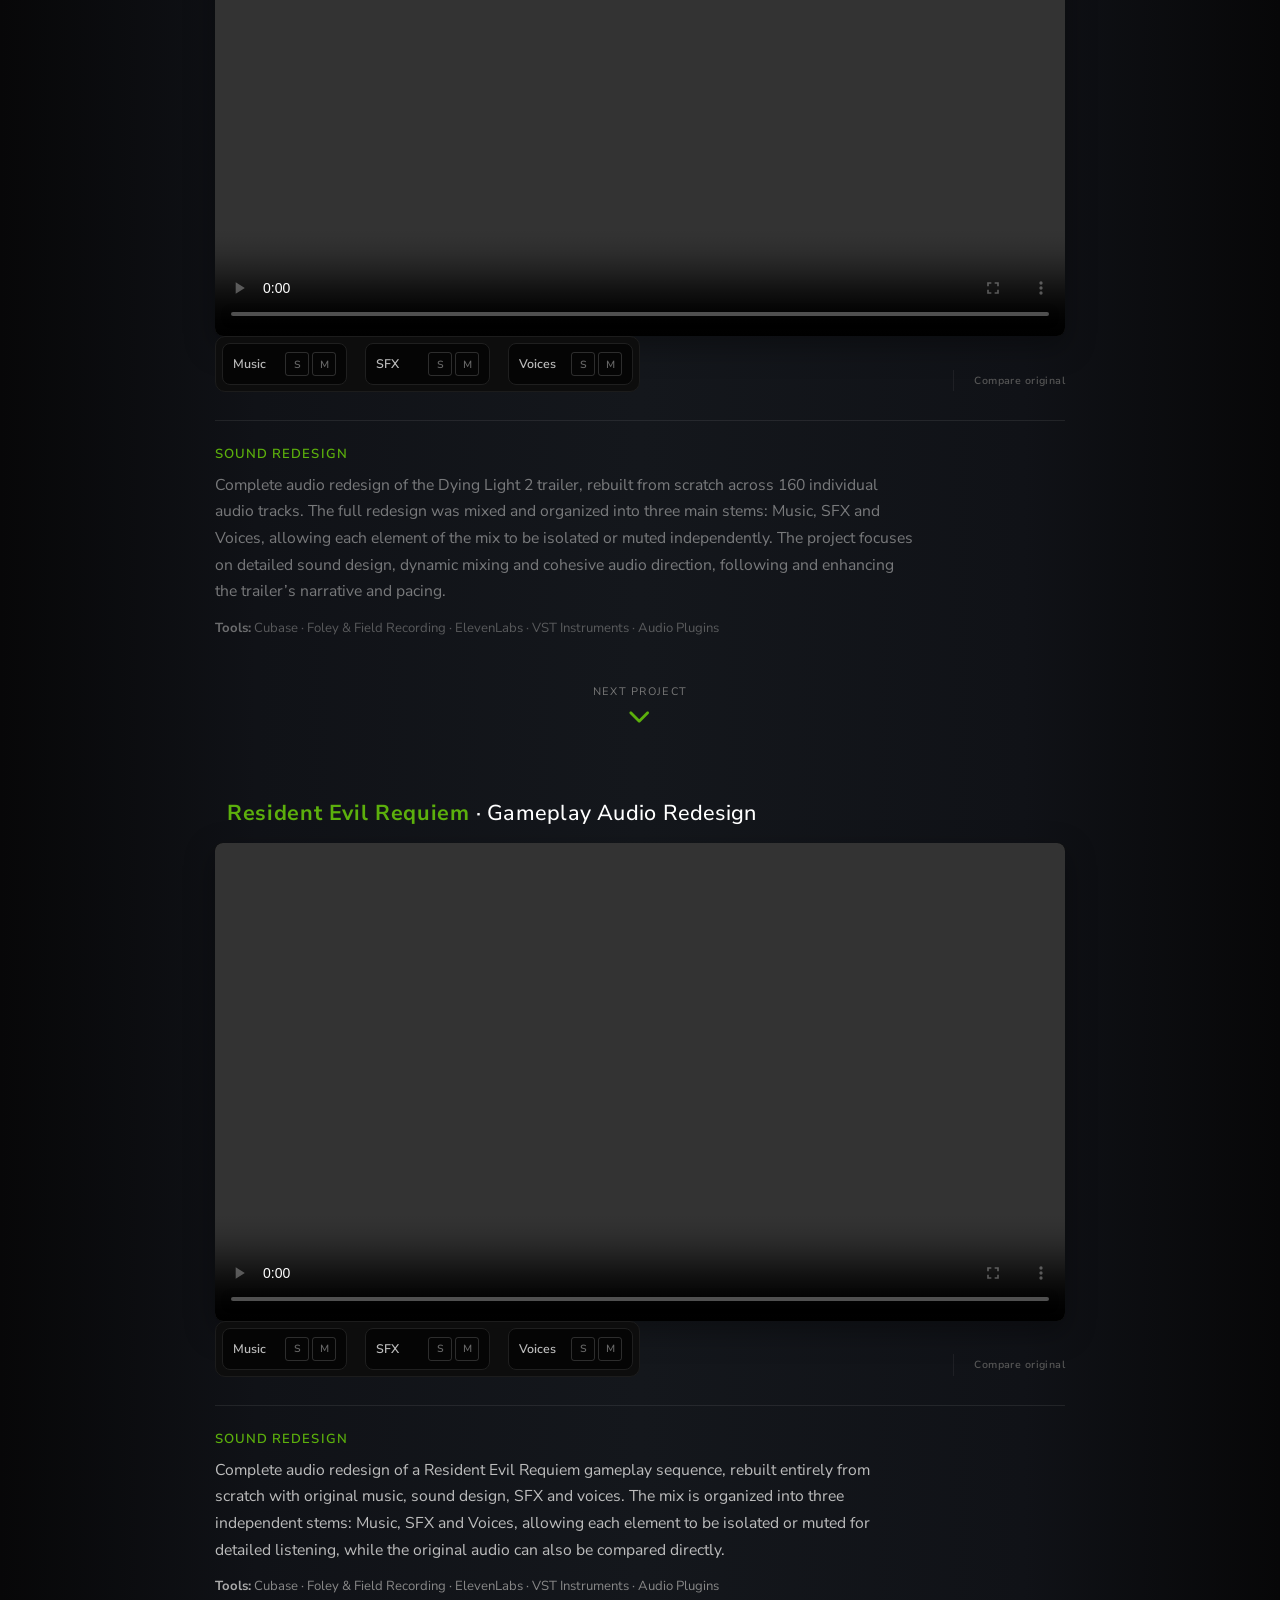
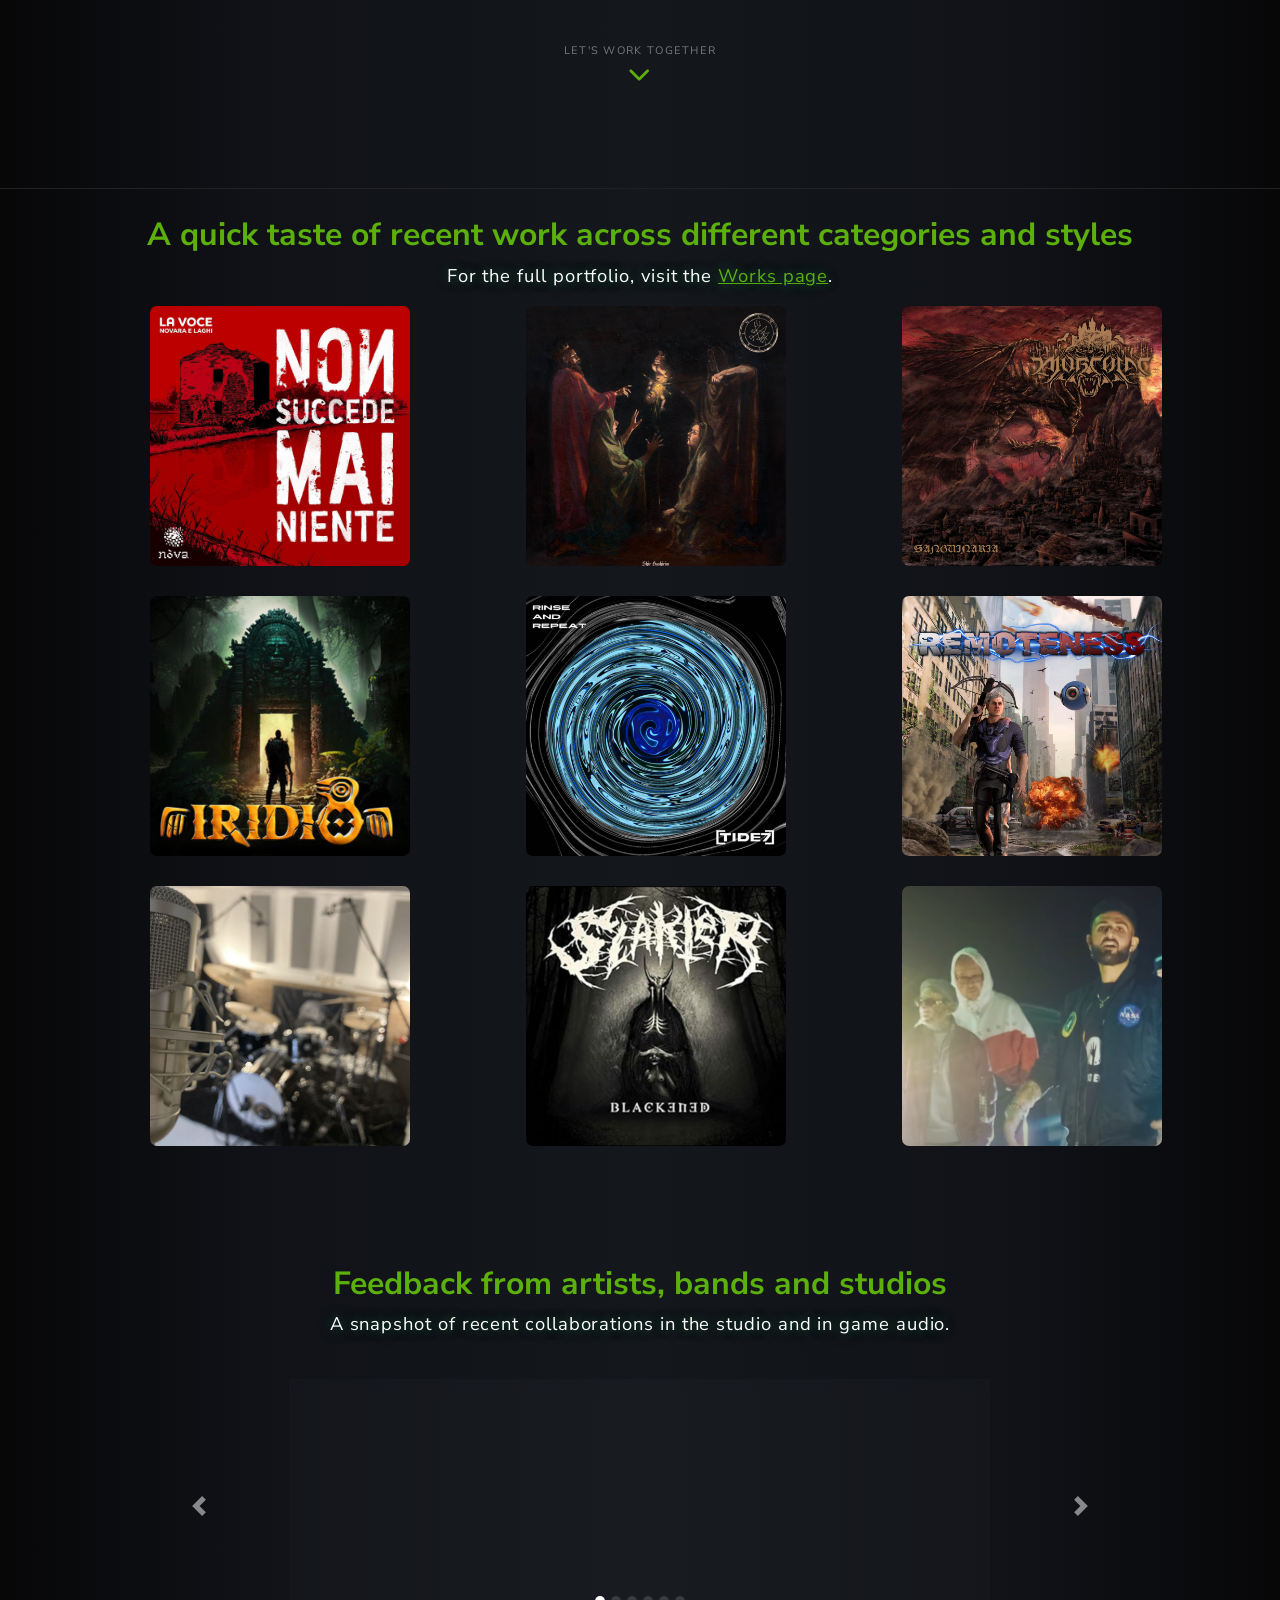
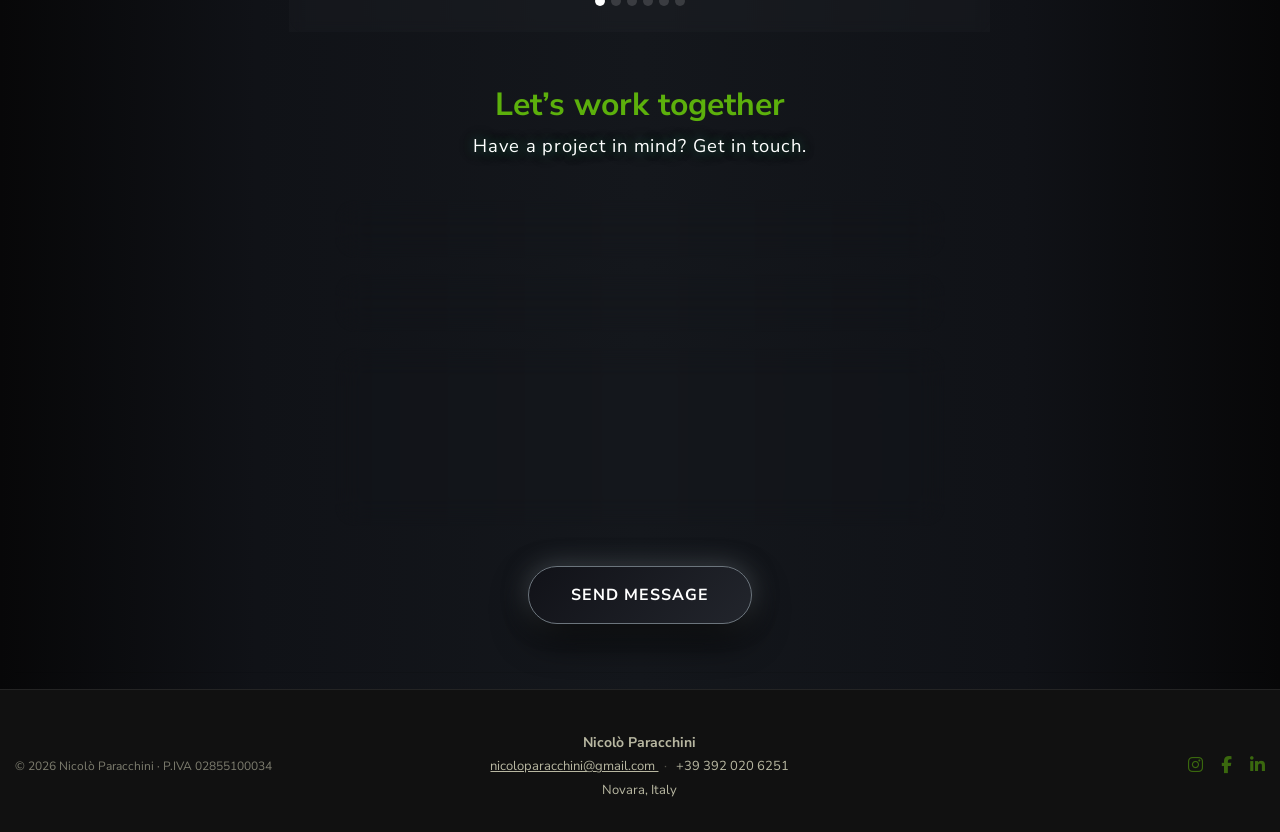
==== commit a7c575a0: "Refactor video elements and project description formatting Updated HTML structure and formatting for" ====
--- a/index.html
+++ b/index.html
@@ -549,7 +549,7 @@
             id="video-dying-light"
             controls
             preload="metadata"
-            class="portfolio-video hide-volume">
+   class="portfolio-video hide-volume">
 
             <source
                 src="assets/video/DL.mp4"
@@ -760,11 +760,11 @@
 
     <div class="portfolio-video-wrapper">
 
-        <video
-            id="video-resident-evil"
-            controls
-            preload="metadata"
-            class="portfolio-video hide-volume">
+<video
+    id="video-resident-evil"
+    controls
+    preload="metadata"
+    class="portfolio-video hide-volume">
 
             <source
                 src="assets/video/RE.mp4"
@@ -920,11 +920,12 @@
         </h4>
 
   <p>
-Complete audio redesign of a Resident Evil Requiem gameplay sequence,
-    rebuilt entirely from scratch with original music, sound design, SFX and voices.
-    Produced as a 12-hour audio redesign challenge. The mix is organized into three independent stems:
-    Music, SFX and Voices, allowing each element to be isolated or muted for detailed listening,
-    while the original audio can also be compared directly.
+    Complete audio redesign of a Resident Evil Requiem gameplay sequence,
+    rebuilt entirely from scratch with original music, sound design,
+    SFX and voices. The mix is organized into three independent stems:
+    Music, SFX and Voices, allowing each element to be isolated or muted
+    for detailed listening, while the original audio can also be compared
+    directly.
 </p>
 
         <p class="project-tools">
@@ -1017,9 +1018,7 @@
     return {
 
         music: document.getElementById(project + "-music"),
-
         sfx: document.getElementById(project + "-sfx"),
-
         voices: document.getElementById(project + "-voices")
 
     };
@@ -1034,27 +1033,19 @@
 function shouldPlay(project, trackName) {
 
     const state = audioState[project];
-
     const track = state[trackName];
 
-
     /* Original mode */
 
     if (state.original) {
-
         return false;
-
     }
 
-
     /* Muted */
 
     if (track.muted) {
-
         return false;
-
     }
-
 
     /* Is there a solo track? */
 
@@ -1063,15 +1054,11 @@
         state.sfx.solo ||
         state.voices.solo;
 
-
     /* If Solo exists, ONLY solo tracks play */
 
     if (hasSolo) {
-
         return track.solo;
-
     }
-
 
     /* Otherwise all unmuted tracks play */
 
@@ -1094,24 +1081,33 @@
     const tracks =
         getTracks(project);
 
-
     Object.keys(tracks).forEach(trackName => {
 
         const audio =
             tracks[trackName];
 
-
         if (!audio) return;
 
 
         if (shouldPlay(project, trackName)) {
 
             /*
-             * Keep perfectly synchronized
+             * Synchronize only if there is
+             * a meaningful difference.
              */
 
-            audio.currentTime =
-                video.currentTime;
+            const difference =
+                Math.abs(
+                    audio.currentTime -
+                    video.currentTime
+                );
+
+            if (difference > 0.08) {
+
+                audio.currentTime =
+                    video.currentTime;
+
+            }
 
 
             if (!video.paused) {
@@ -1140,17 +1136,14 @@
     const track =
         audioState[project][trackName];
 
-
     track.muted =
         !track.muted;
-
 
     button.classList.toggle(
         "active",
         track.muted
     );
 
-
     updateAudio(project);
 
 }
@@ -1168,10 +1161,8 @@
     const track =
         state[trackName];
 
-
     track.solo =
         !track.solo;
-
 
     button.classList.toggle(
         "active",
@@ -1188,13 +1179,11 @@
 
         state.original = false;
 
-
         const originalButton =
             document.getElementById(
                 "original-" + project
             );
 
-
         if (originalButton) {
 
             originalButton.classList.remove(
@@ -1202,18 +1191,15 @@
             );
 
         }
-
 
         const video =
             document.getElementById(
                 "video-" + project
             );
 
-
         video.muted = true;
 
     }
-
 
     updateAudio(project);
 
@@ -1239,7 +1225,6 @@
             "original-" + project
         );
 
-
     state.original =
         !state.original;
 
@@ -1261,7 +1246,6 @@
 
         const tracks =
             getTracks(project);
-
 
         Object.values(tracks).forEach(audio => {
 
@@ -1386,16 +1370,100 @@
 
 
 /* =========================================================
+   CONTINUOUS DRIFT CORRECTION
+========================================================= */
+
+function startAudioSync(project) {
+
+    const video =
+        document.getElementById(
+            "video-" + project
+        );
+
+    const tracks =
+        getTracks(project);
+
+
+    function sync() {
+
+        /*
+         * Only synchronize while the
+         * redesign is playing.
+         */
+
+        if (
+            !video.paused &&
+            !video.ended &&
+            !audioState[project].original
+        ) {
+
+            Object.values(tracks).forEach(audio => {
+
+                if (!audio) return;
+
+                /*
+                 * Ignore tracks that should
+                 * currently be silent.
+                 */
+
+                const trackName =
+                    Object.keys(tracks).find(
+                        key => tracks[key] === audio
+                    );
+
+                if (
+                    !trackName ||
+                    !shouldPlay(project, trackName)
+                ) {
+                    return;
+                }
+
+
+                const difference =
+                    Math.abs(
+                        audio.currentTime -
+                        video.currentTime
+                    );
+
+
+                /*
+                 * Only force a seek when
+                 * the drift is actually audible.
+                 */
+
+                if (difference > 0.08) {
+
+                    audio.currentTime =
+                        video.currentTime;
+
+                }
+
+            });
+
+        }
+
+
+        requestAnimationFrame(sync);
+
+    }
+
+
+    requestAnimationFrame(sync);
+
+}
+
+
+/* =========================================================
    INITIALIZE BOTH PROJECTS
 ========================================================= */
 
 setupAudioSync("dying-light");
-
 setupAudioSync("resident-evil");
 
+startAudioSync("dying-light");
+startAudioSync("resident-evil");
+
 </script>
-
-
 
         </div>
     </section>
@@ -2051,7 +2119,7 @@
 
 
                     <div class="text-center mt-3">
-                      <br>
+<br>
                         <button type="submit"
                             class="btn btn-main-cta">
 
@@ -2096,7 +2164,7 @@
             <div class="col-lg-4 footer-left">
 
                 <p class="footer-copy mb-0">
-© 2026 Nicolò Paracchini · P.IVA 02855100034
+                    © 2026 Nicolò Paracchini · P.IVA 02855100034
                 </p>
 
             </div>
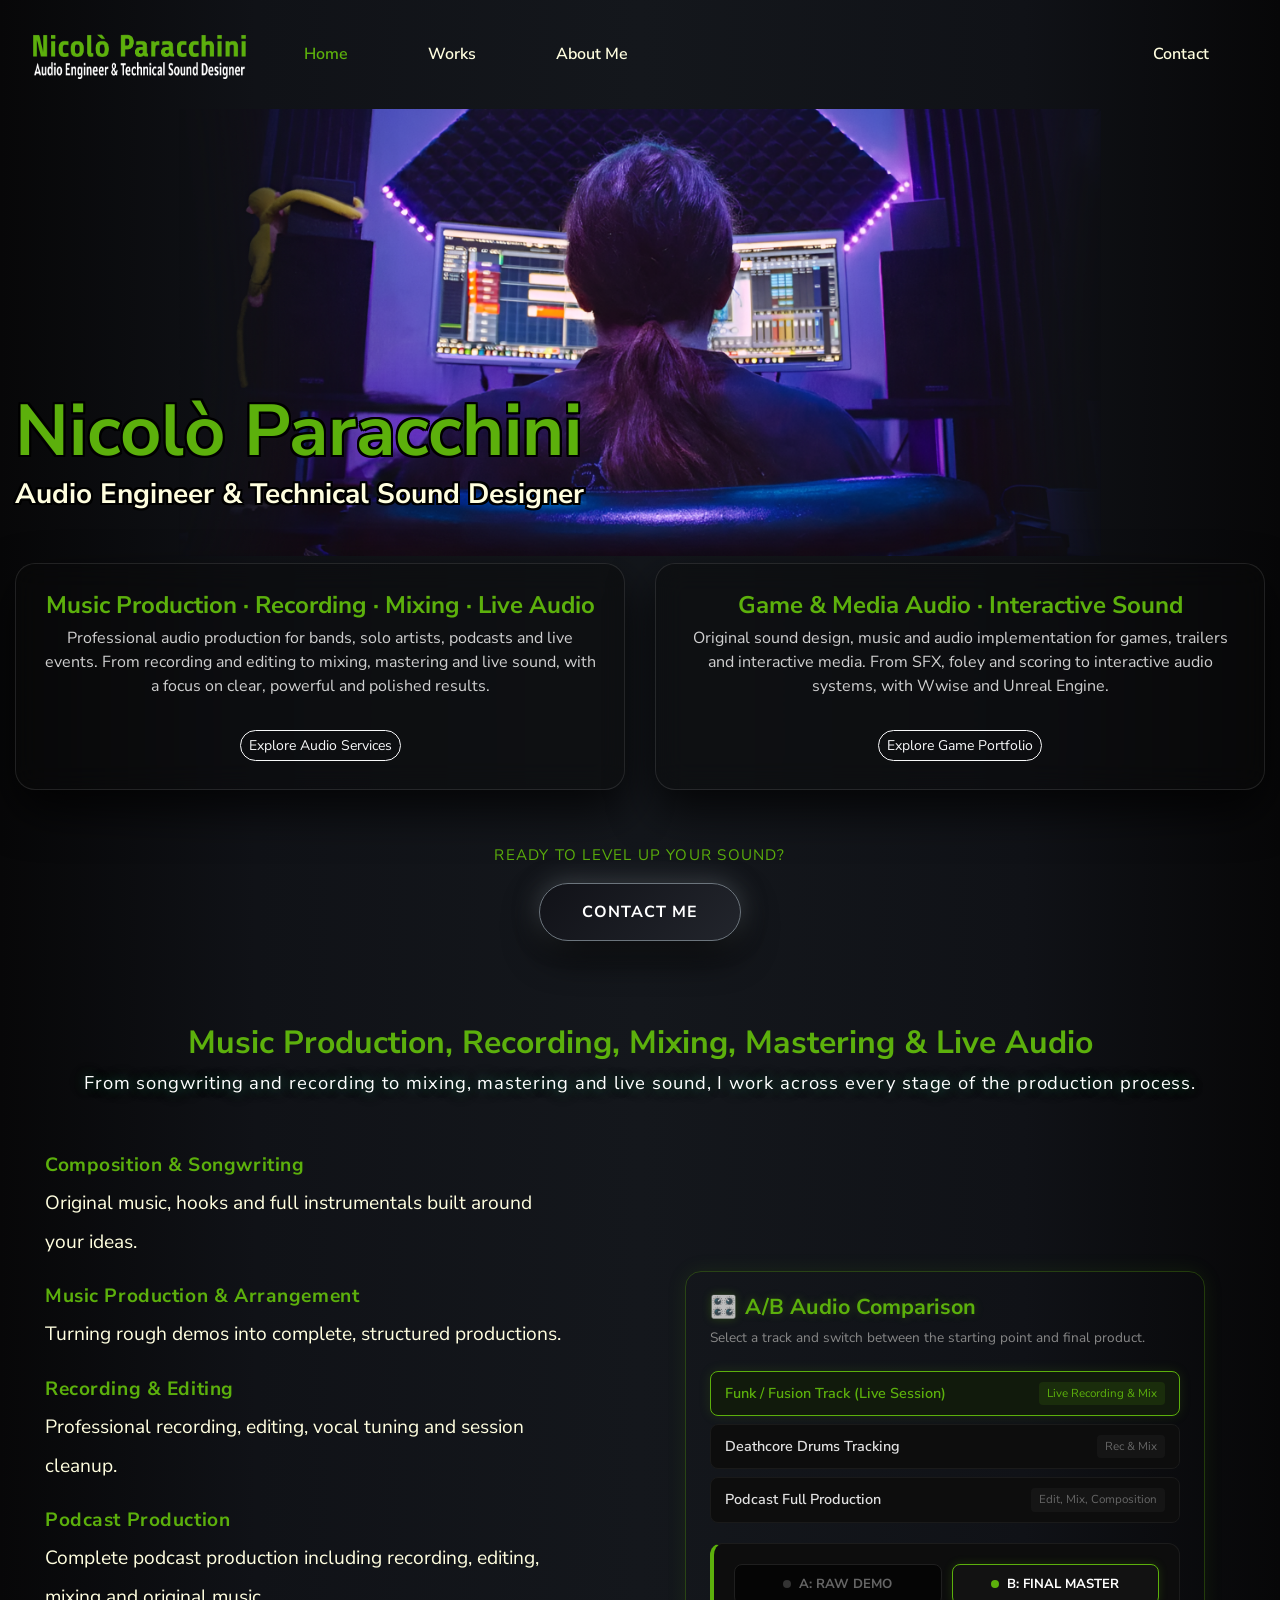
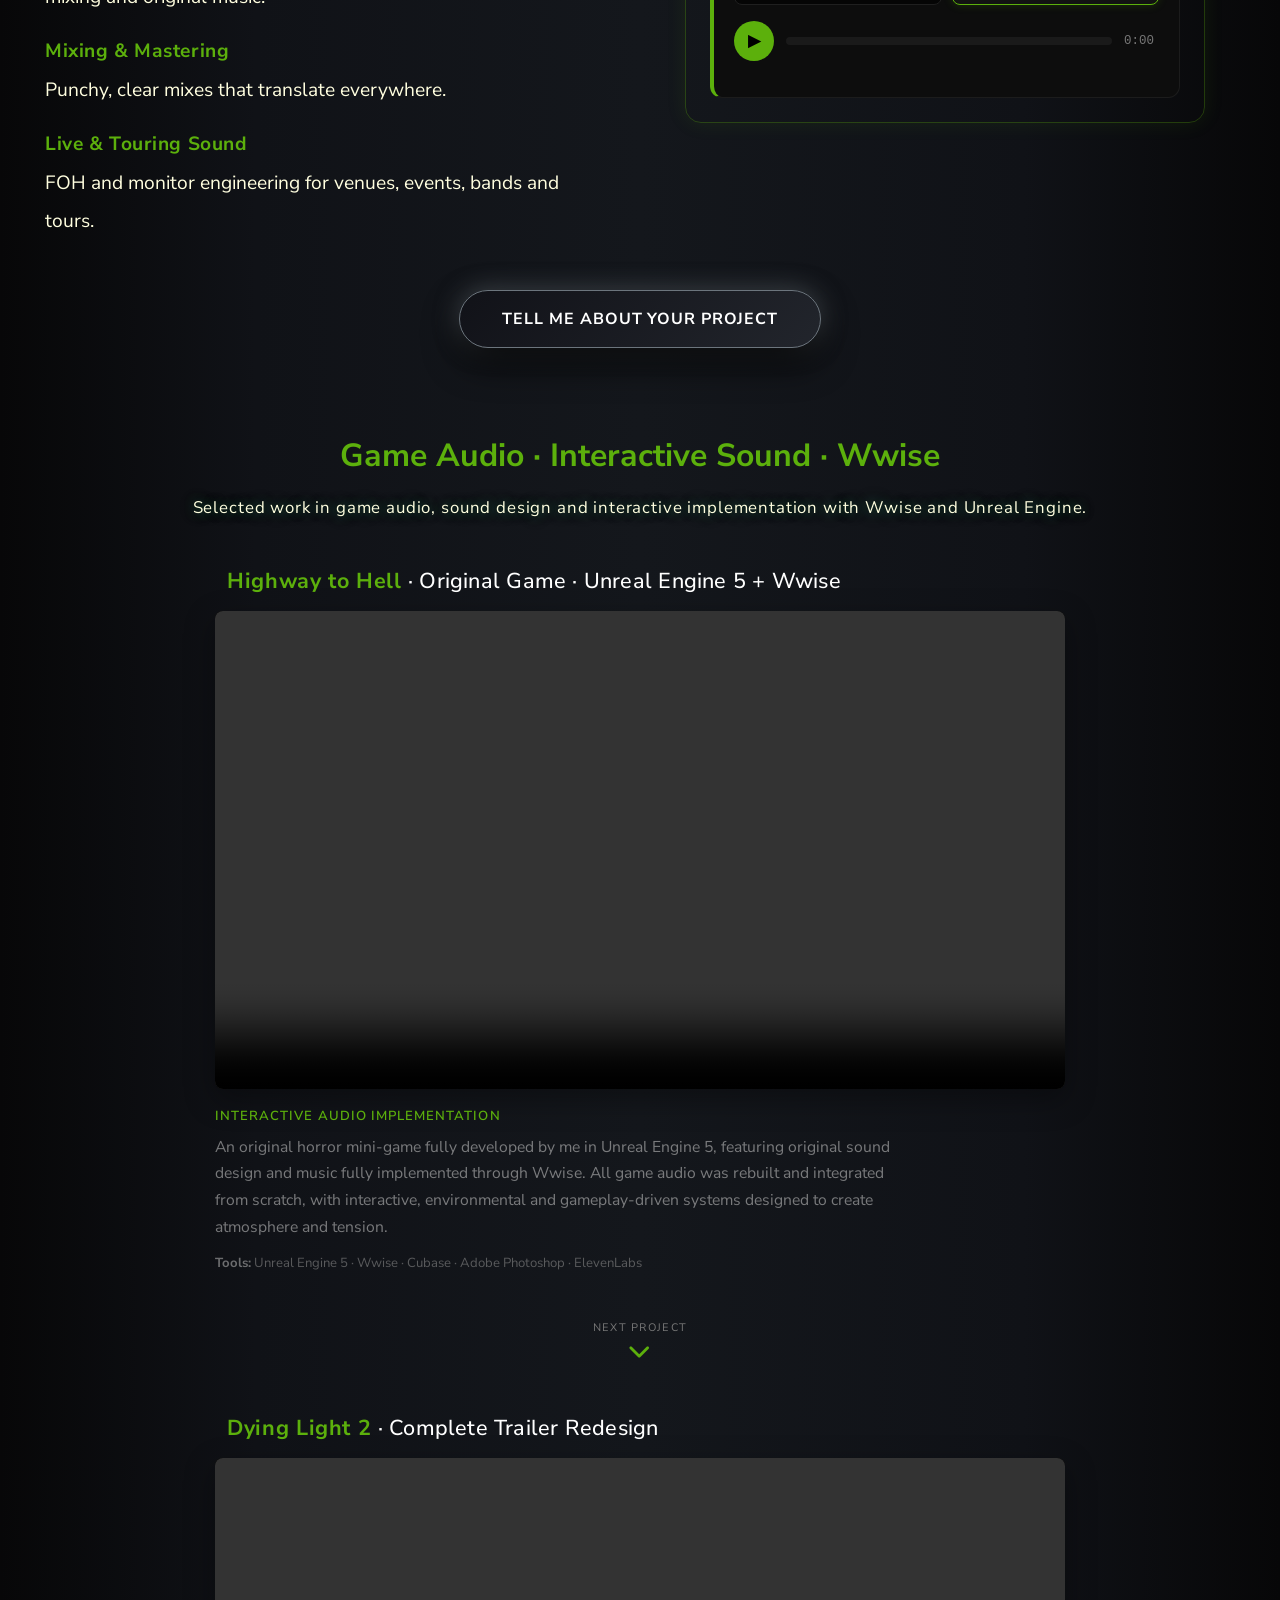
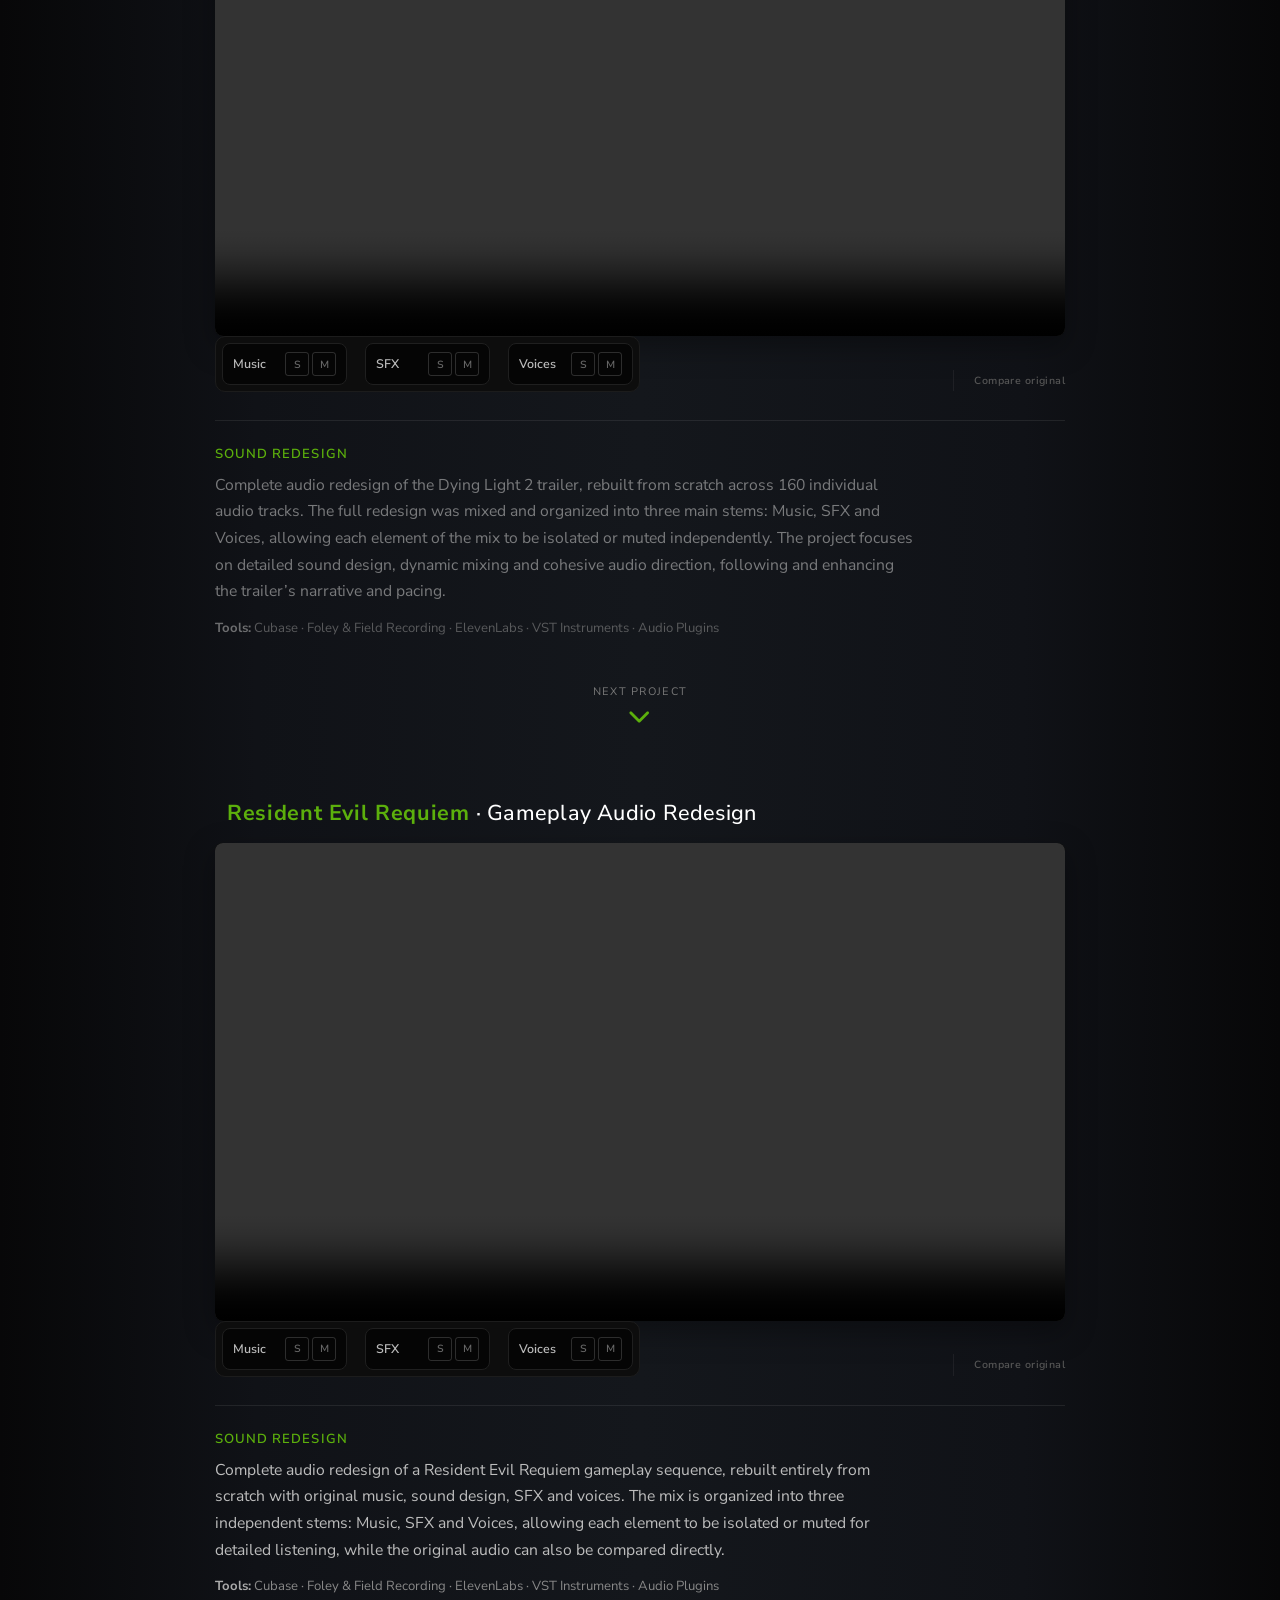
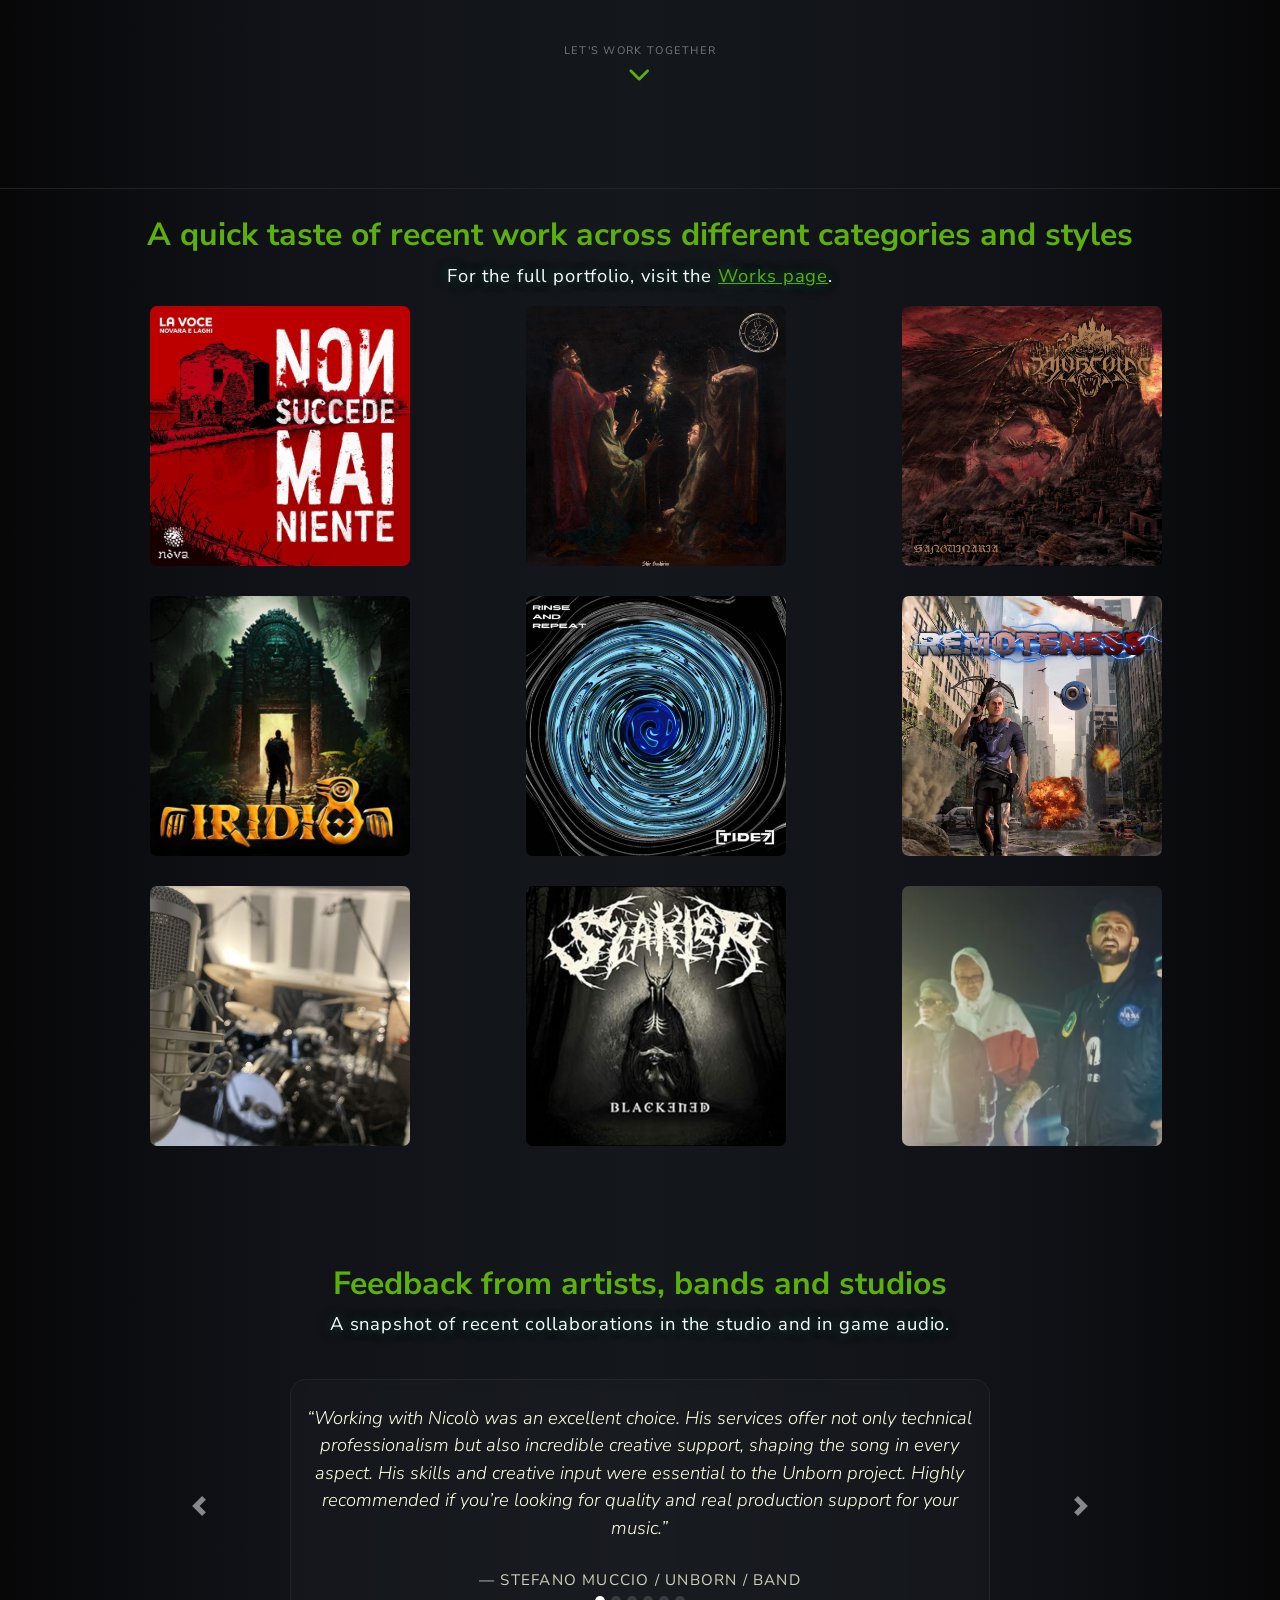
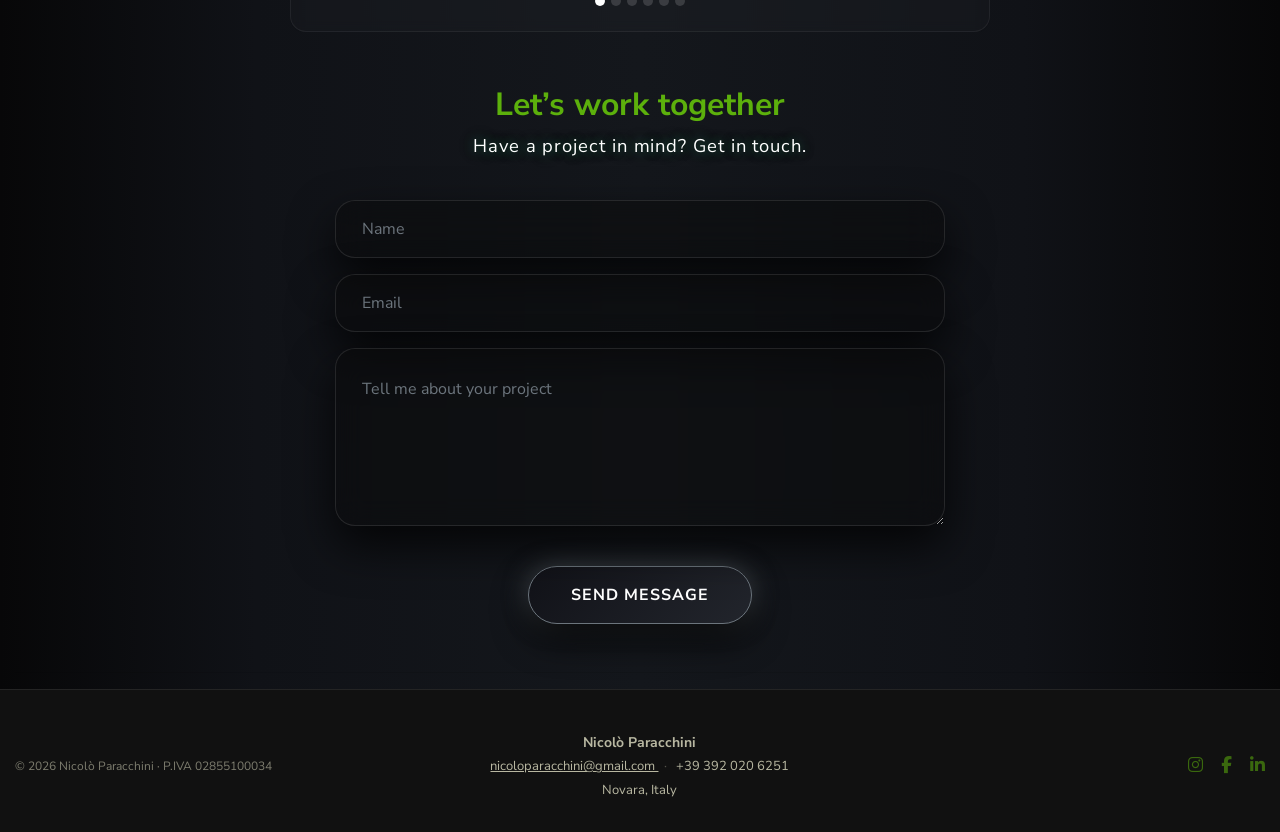
==== commit 4c22e007: "Refactor audio synchronization on DOMContentLoaded Refactor audio synchronization logic for improved" ====
--- a/index.html
+++ b/index.html
@@ -2447,27 +2447,50 @@
     }
   }
 
-  // Sincronizzazione continua
-  document.addEventListener('DOMContentLoaded', () => {
-    const el = getElements();
-    if (el.audioB) {
-      el.audioB.ontimeupdate = () => {
-        const cur = el.audioB.currentTime;
-        const dur = el.audioB.duration;
-
-        if (dur && el.progressBar) {
-          el.progressBar.style.width = (cur / dur) * 100 + '%';
-          const mins = Math.floor(cur / 60);
-          const secs = Math.floor(cur % 60).toString().padStart(2, '0');
-          if (el.timeDisplay) el.timeDisplay.innerText = `${mins}:${secs}`;
+// Sincronizzazione continua
+document.addEventListener('DOMContentLoaded', () => {
+  const el = getElements();
+
+  if (!el.audioA || !el.audioB) return;
+
+  function syncAudio() {
+
+    if (isPlaying) {
+
+      const cur = el.audioB.currentTime;
+      const dur = el.audioB.duration;
+
+      if (dur && el.progressBar) {
+        el.progressBar.style.width = (cur / dur) * 100 + '%';
+
+        const mins = Math.floor(cur / 60);
+        const secs = Math.floor(cur % 60)
+          .toString()
+          .padStart(2, '0');
+
+        if (el.timeDisplay) {
+          el.timeDisplay.innerText = `${mins}:${secs}`;
         }
-
-        if (el.audioA && Math.abs(el.audioA.currentTime - el.audioB.currentTime) > 0.05) {
-          el.audioA.currentTime = el.audioB.currentTime;
-        }
-      };
+      }
+
+      const difference =
+        Math.abs(
+          el.audioA.currentTime -
+          el.audioB.currentTime
+        );
+
+      // Corregge solo se il ritardo diventa significativo
+      if (difference > 0.08) {
+        el.audioA.currentTime = el.audioB.currentTime;
+      }
+
     }
-  });
+
+    requestAnimationFrame(syncAudio);
+  }
+
+  requestAnimationFrame(syncAudio);
+});
 
   function seek(e) {
     const el = getElements();
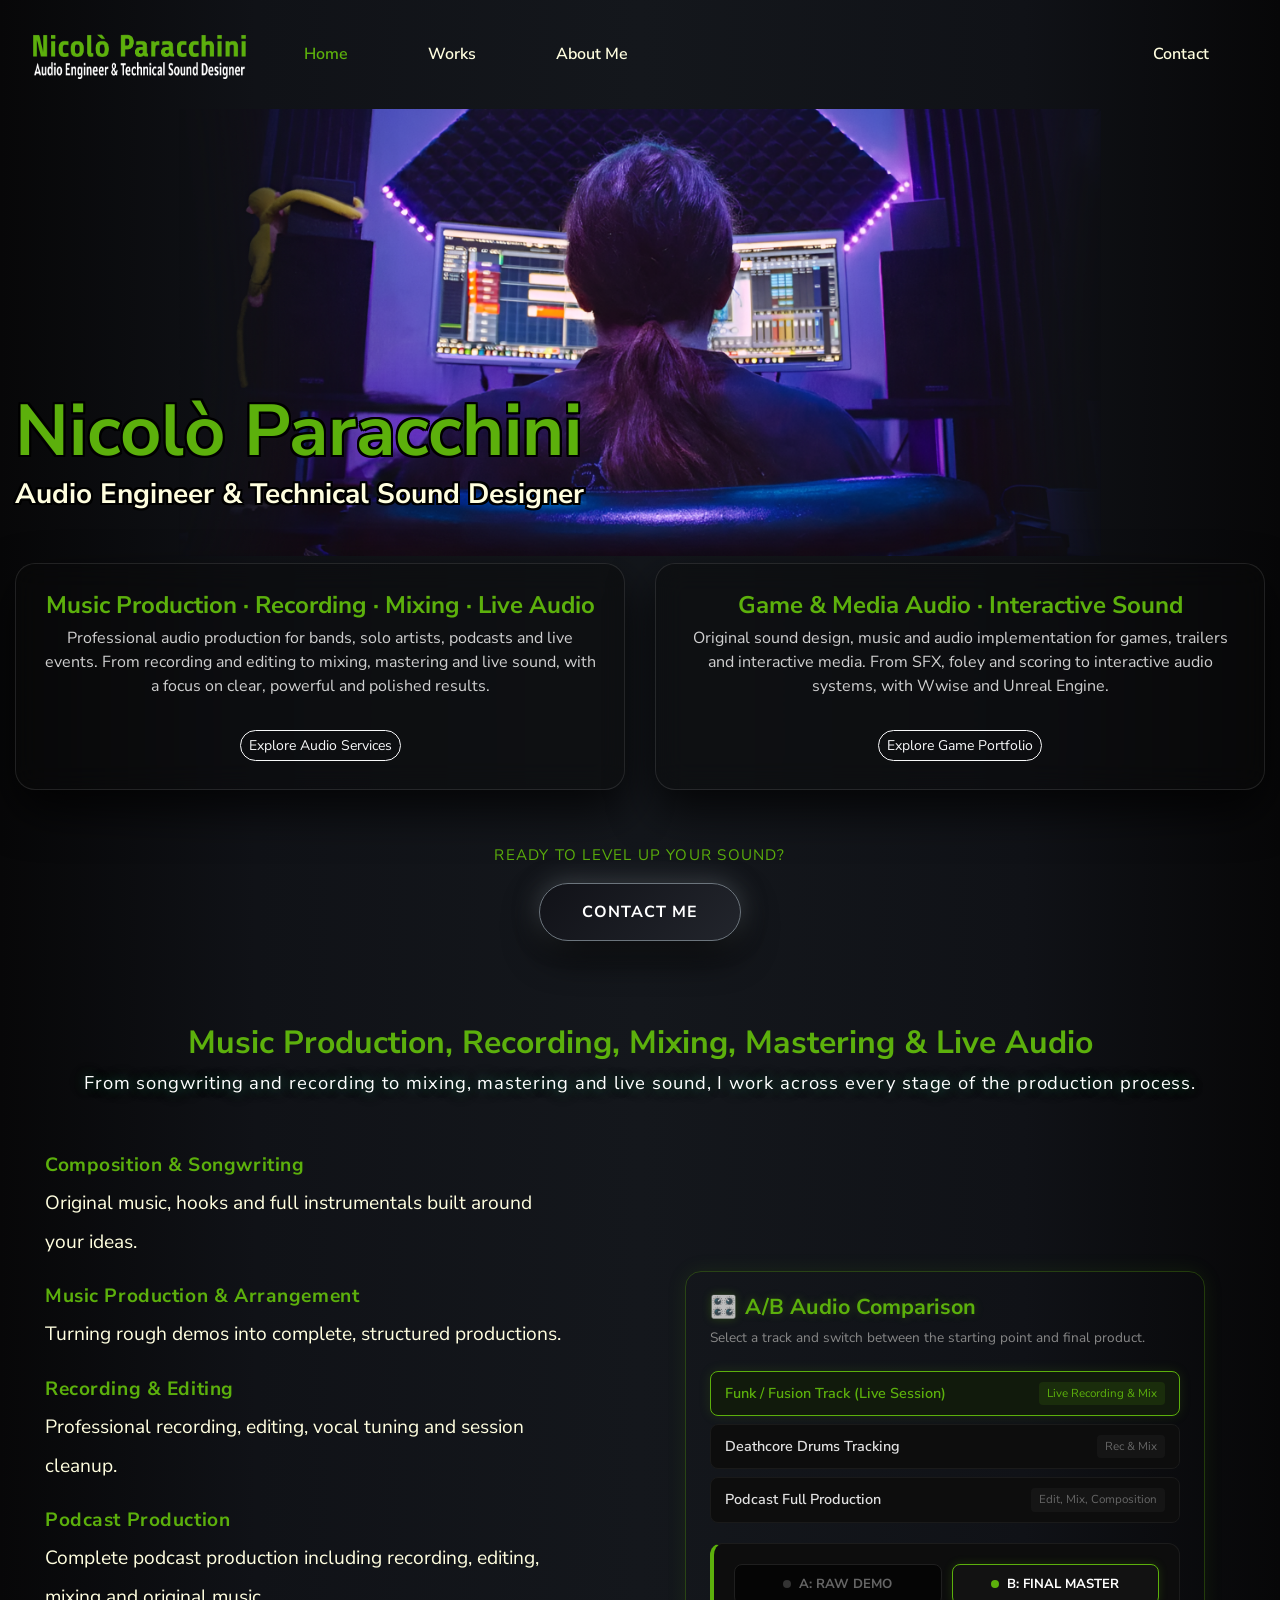
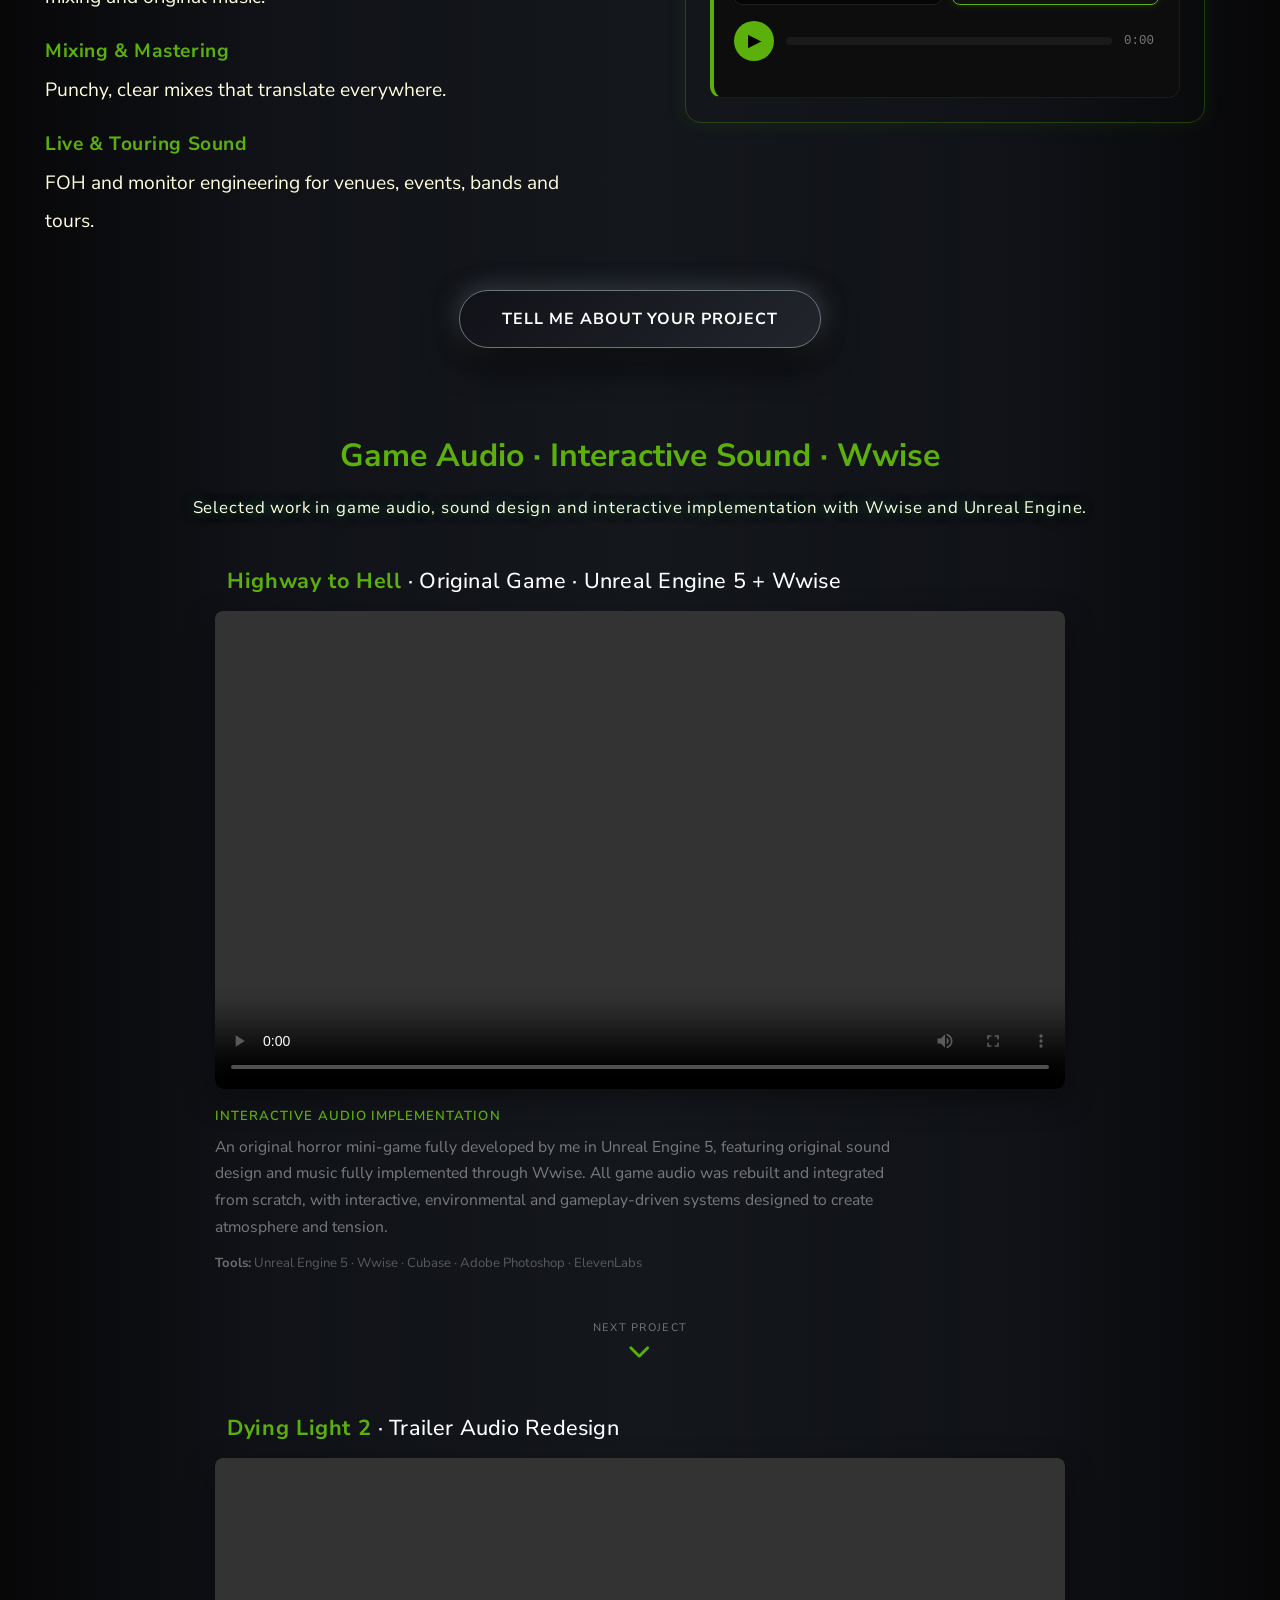
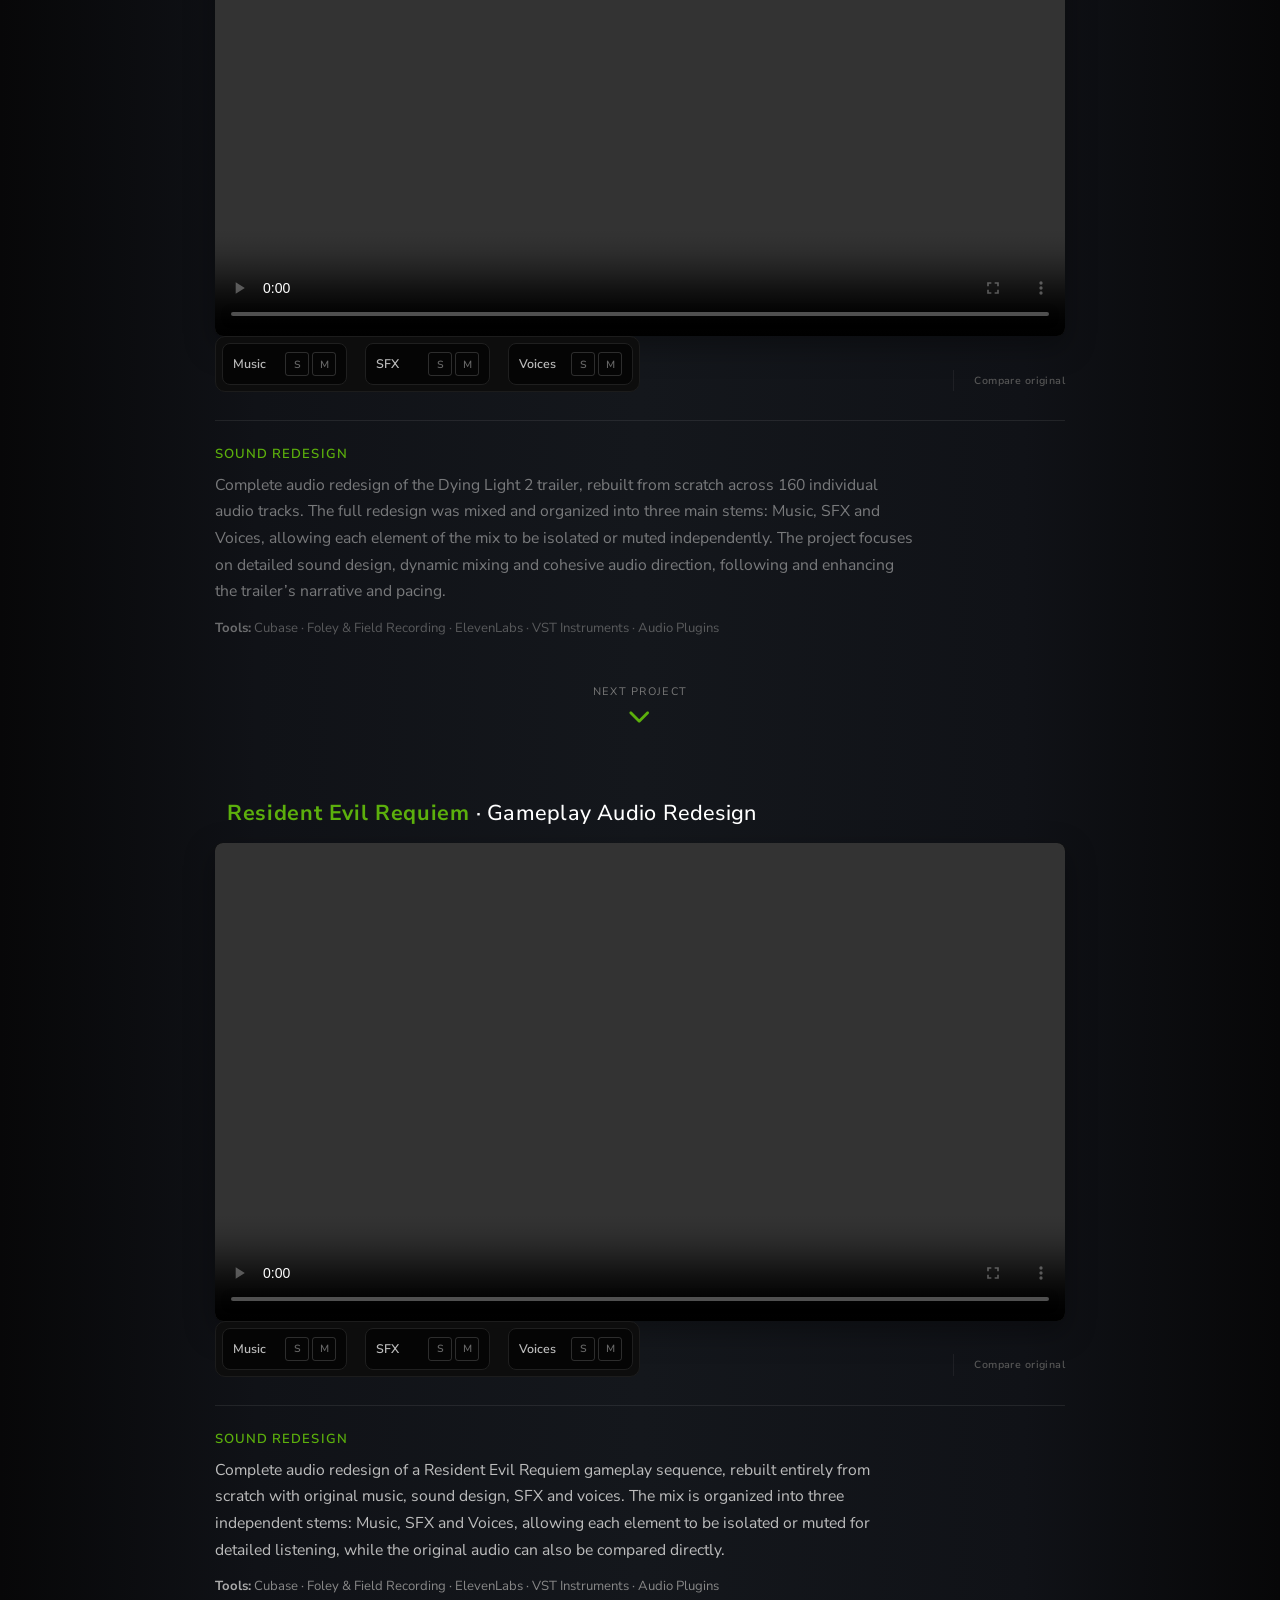
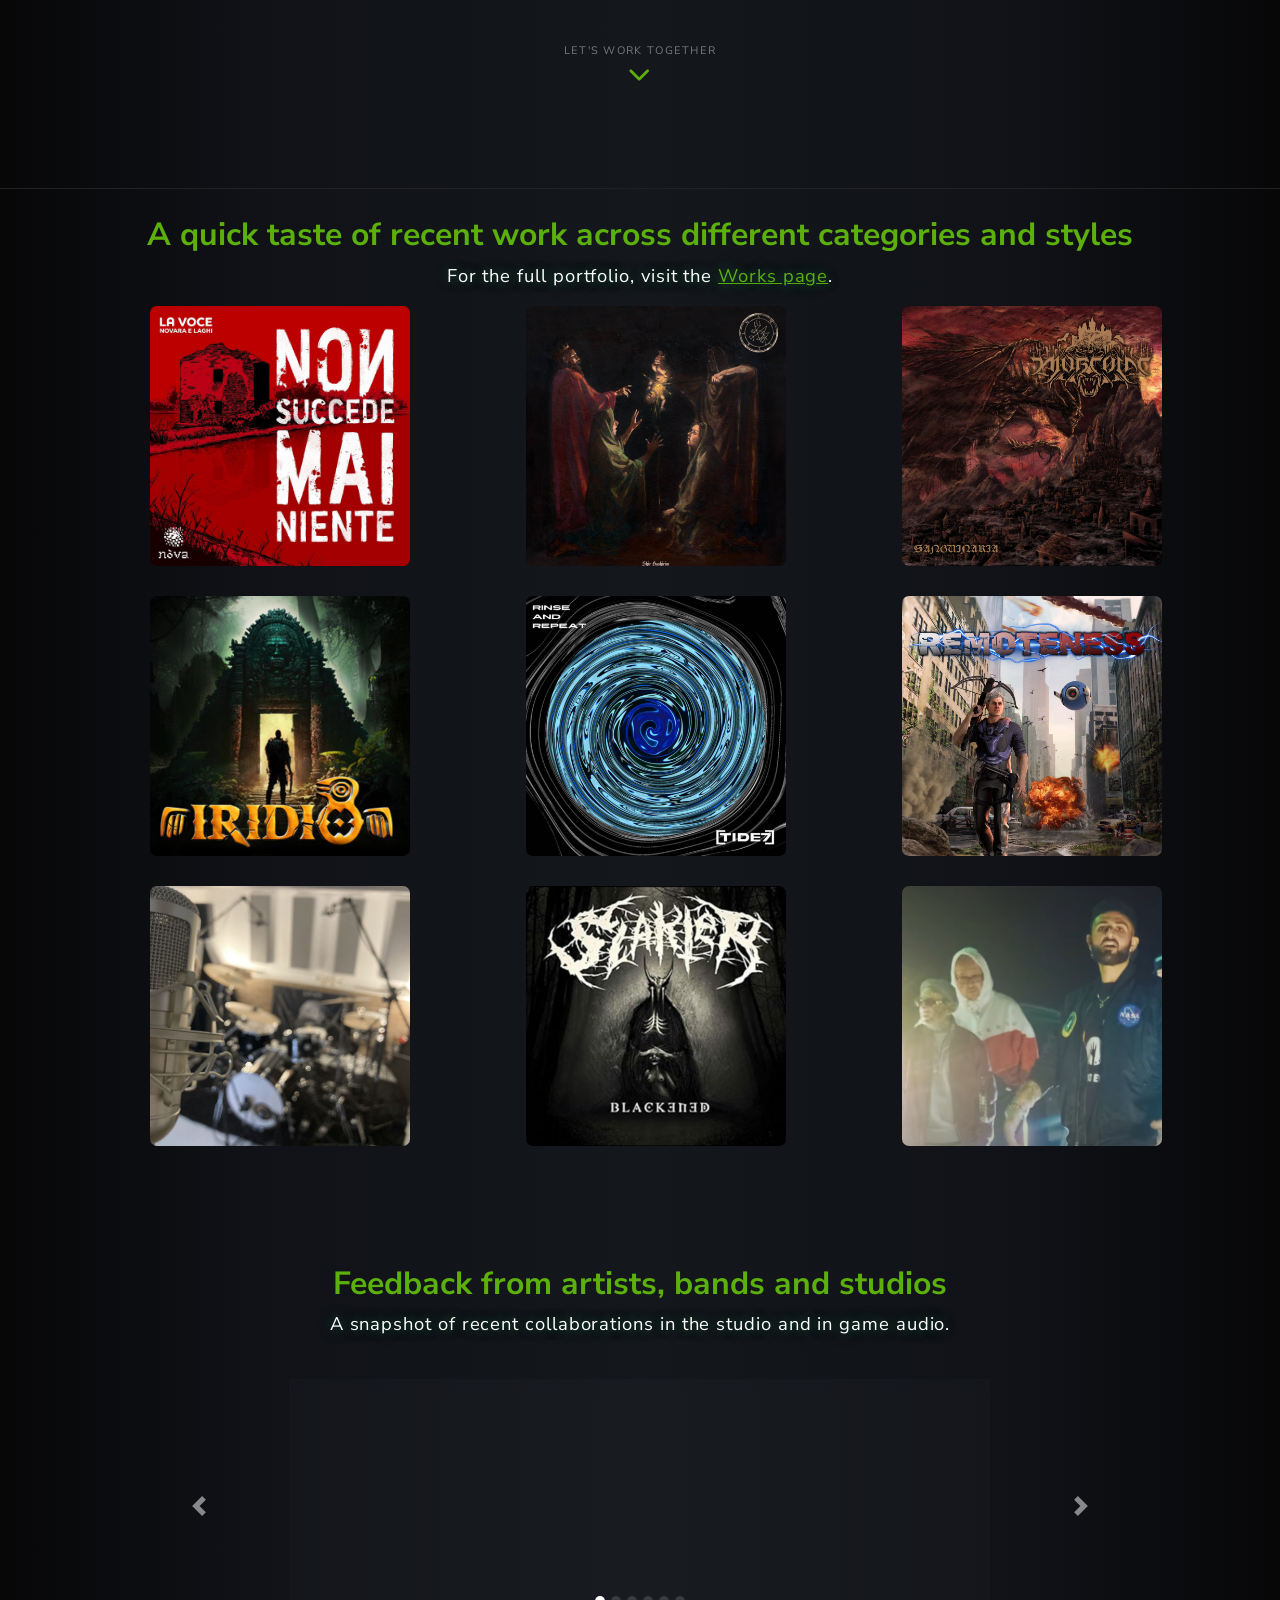
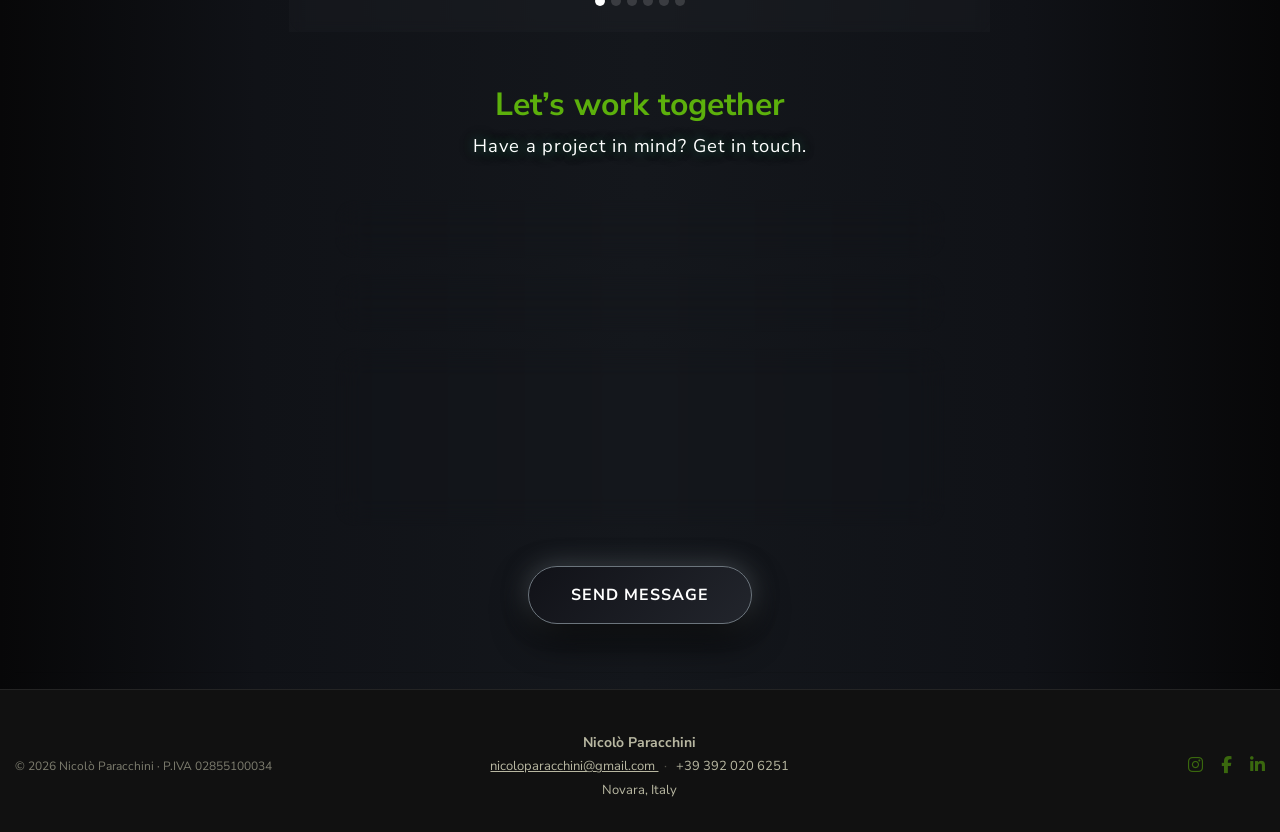
==== commit 69e602fc: "Update project subtitle from 'Complete Trailer Redesign' to 'Trailer Audio Redesign'" ====
--- a/index.html
+++ b/index.html
@@ -534,7 +534,7 @@
 <h3 class="project-title-inline">
     <span class="colored-microtitles">Dying Light 2</span>
     <span class="project-subtitle-inline">
-        · Complete Trailer Redesign
+        · Trailer Audio Redesign
     </span>
 </h3>
 
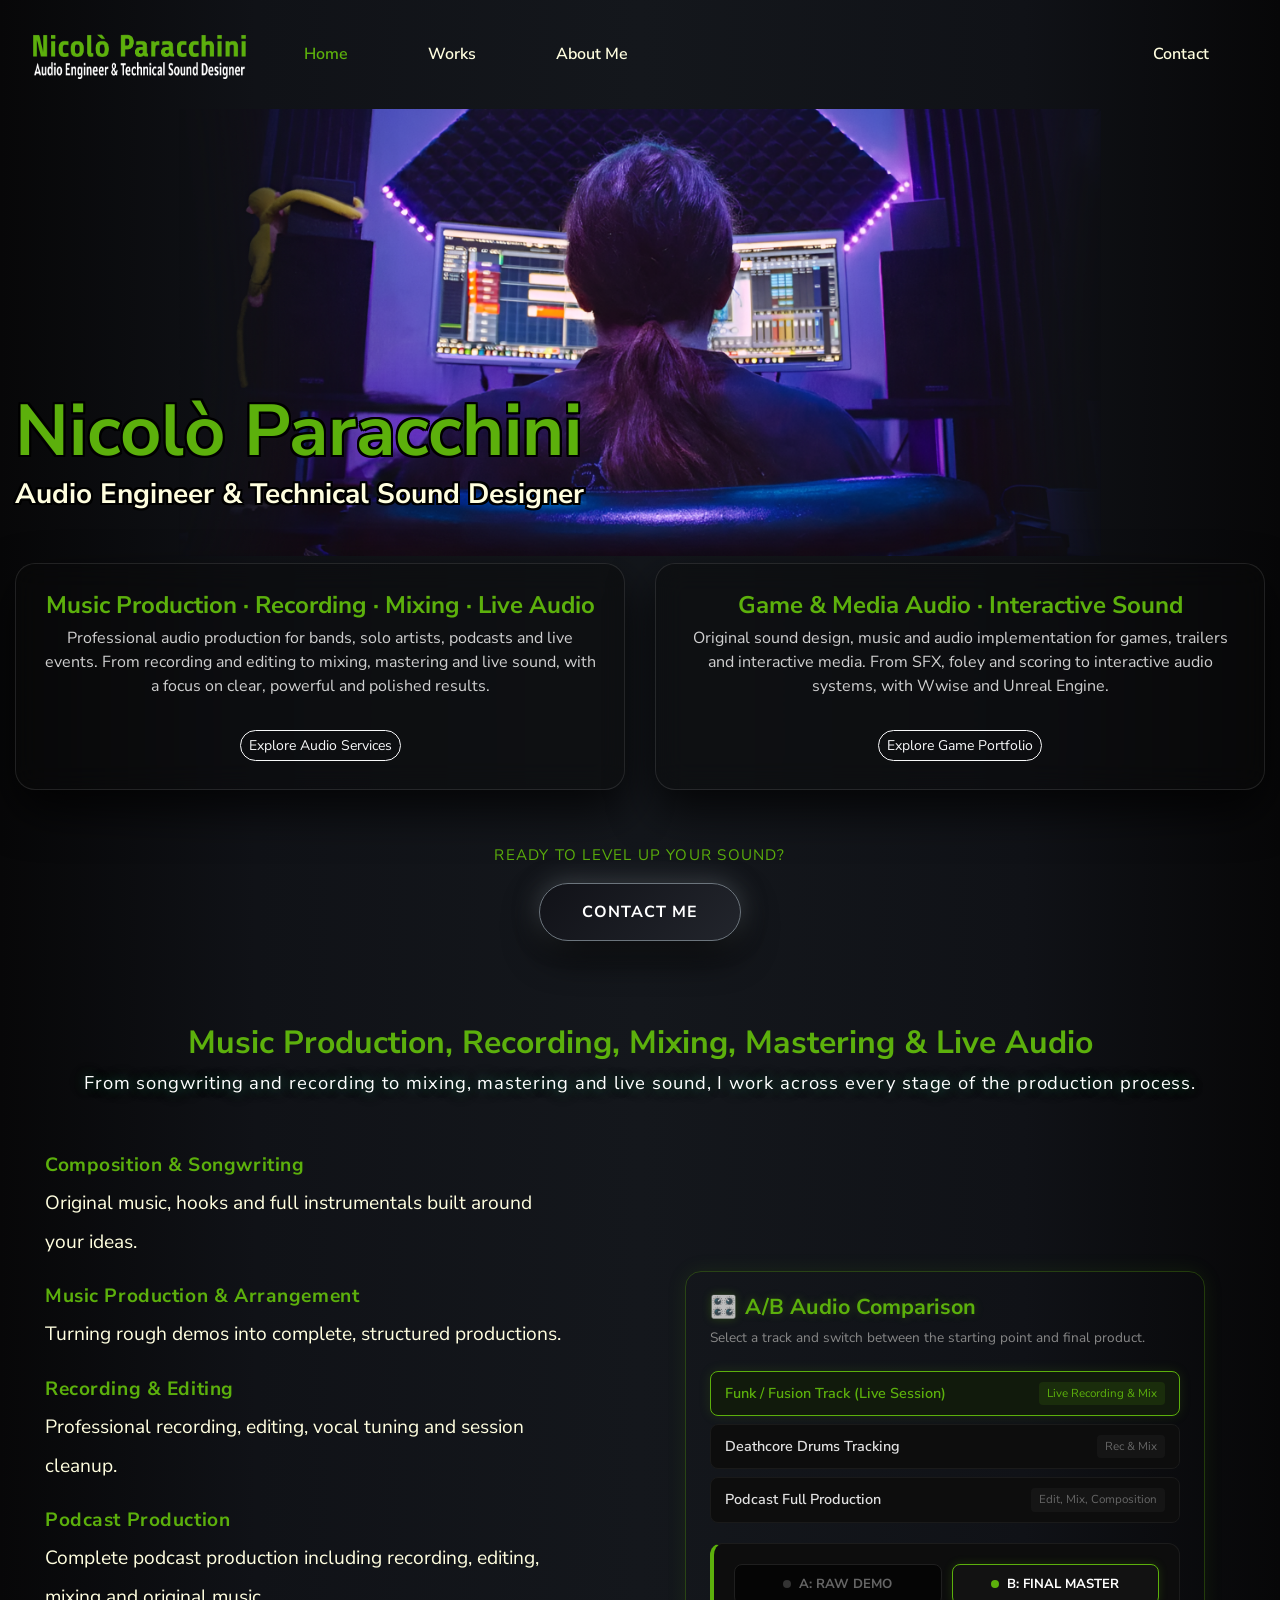
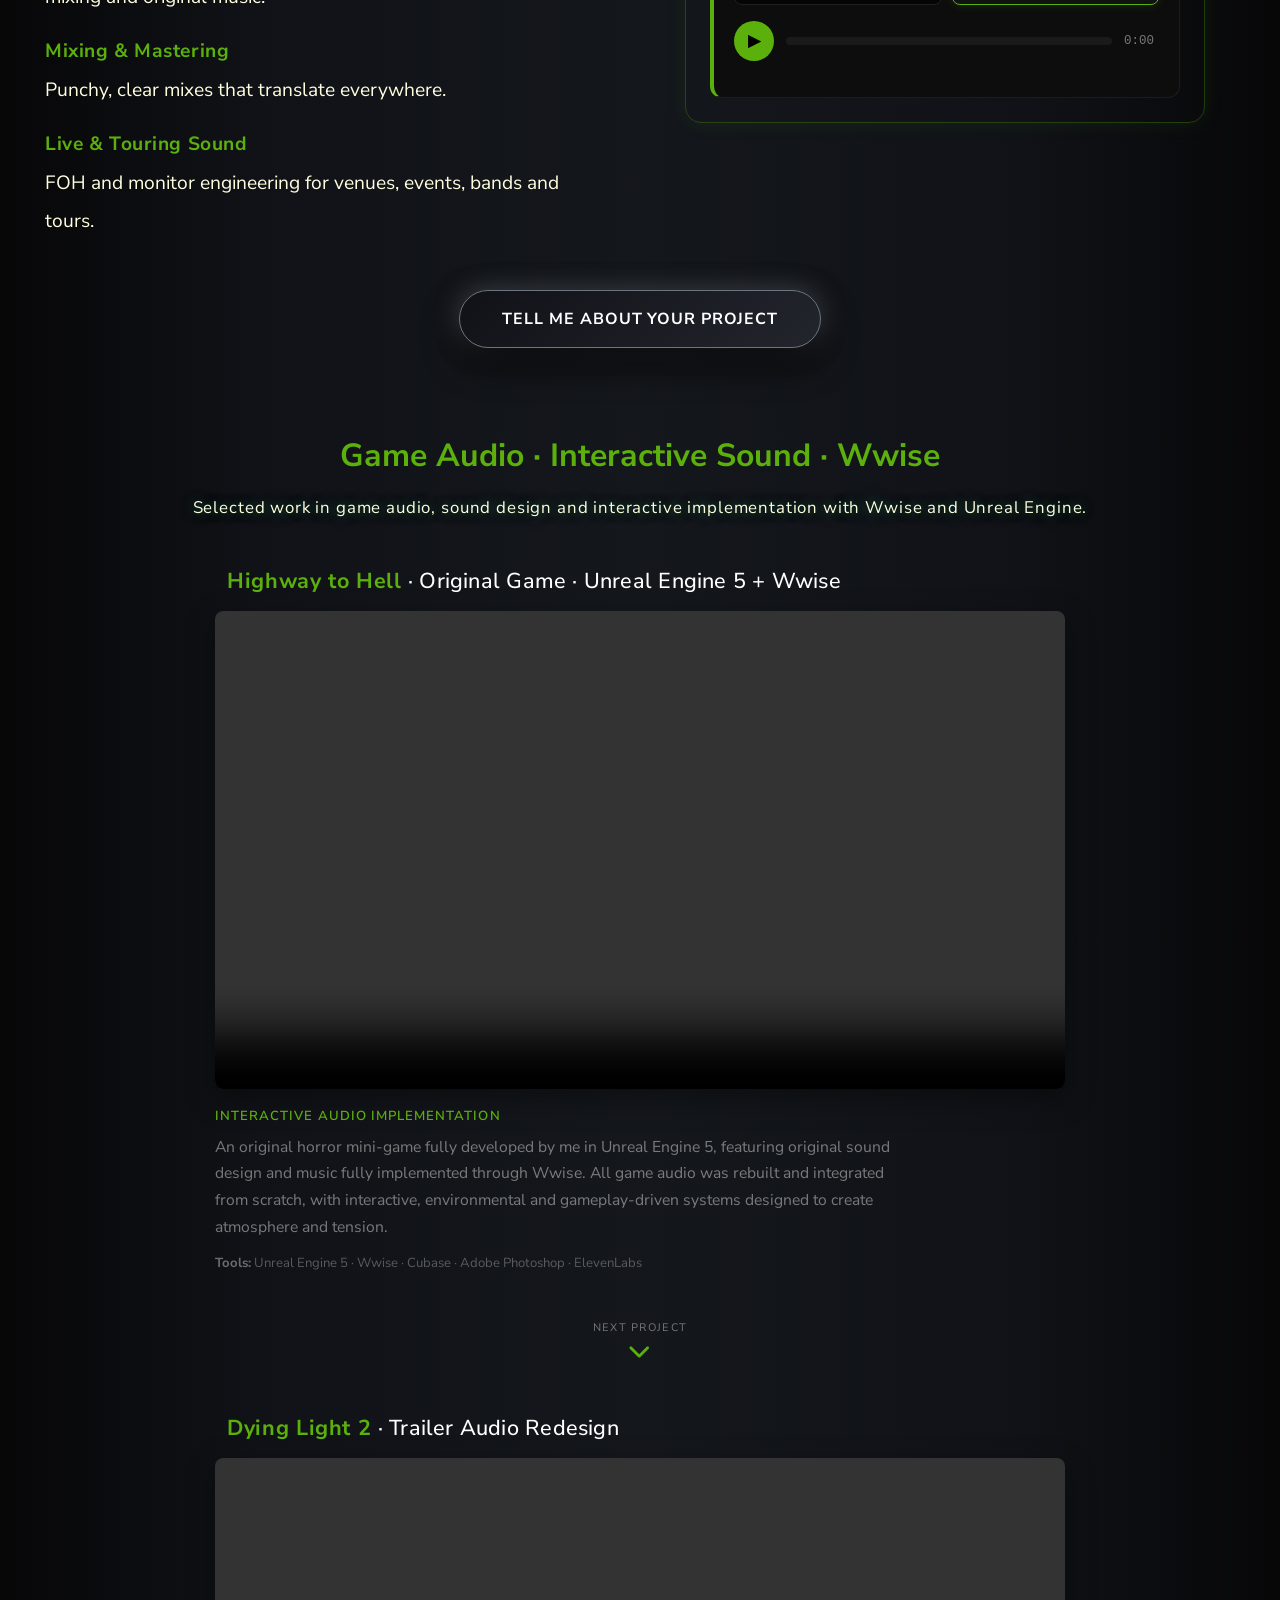
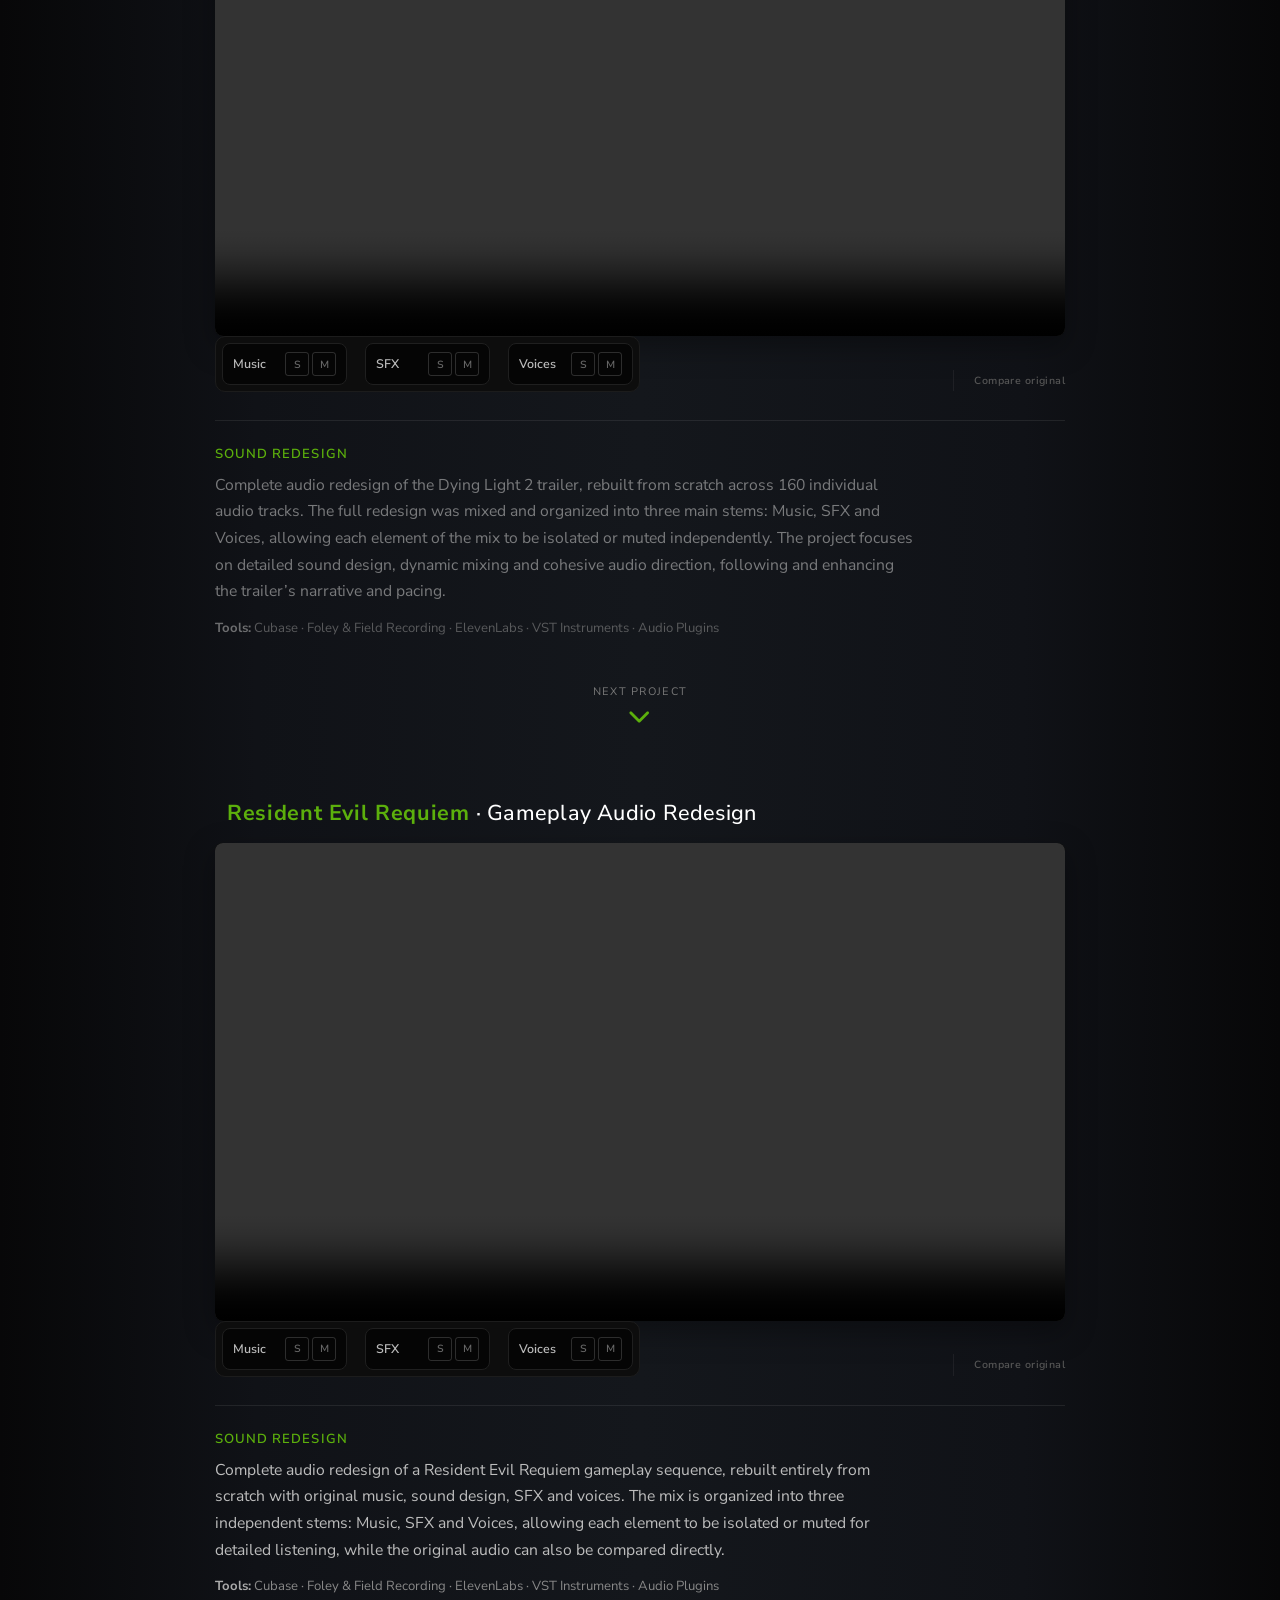
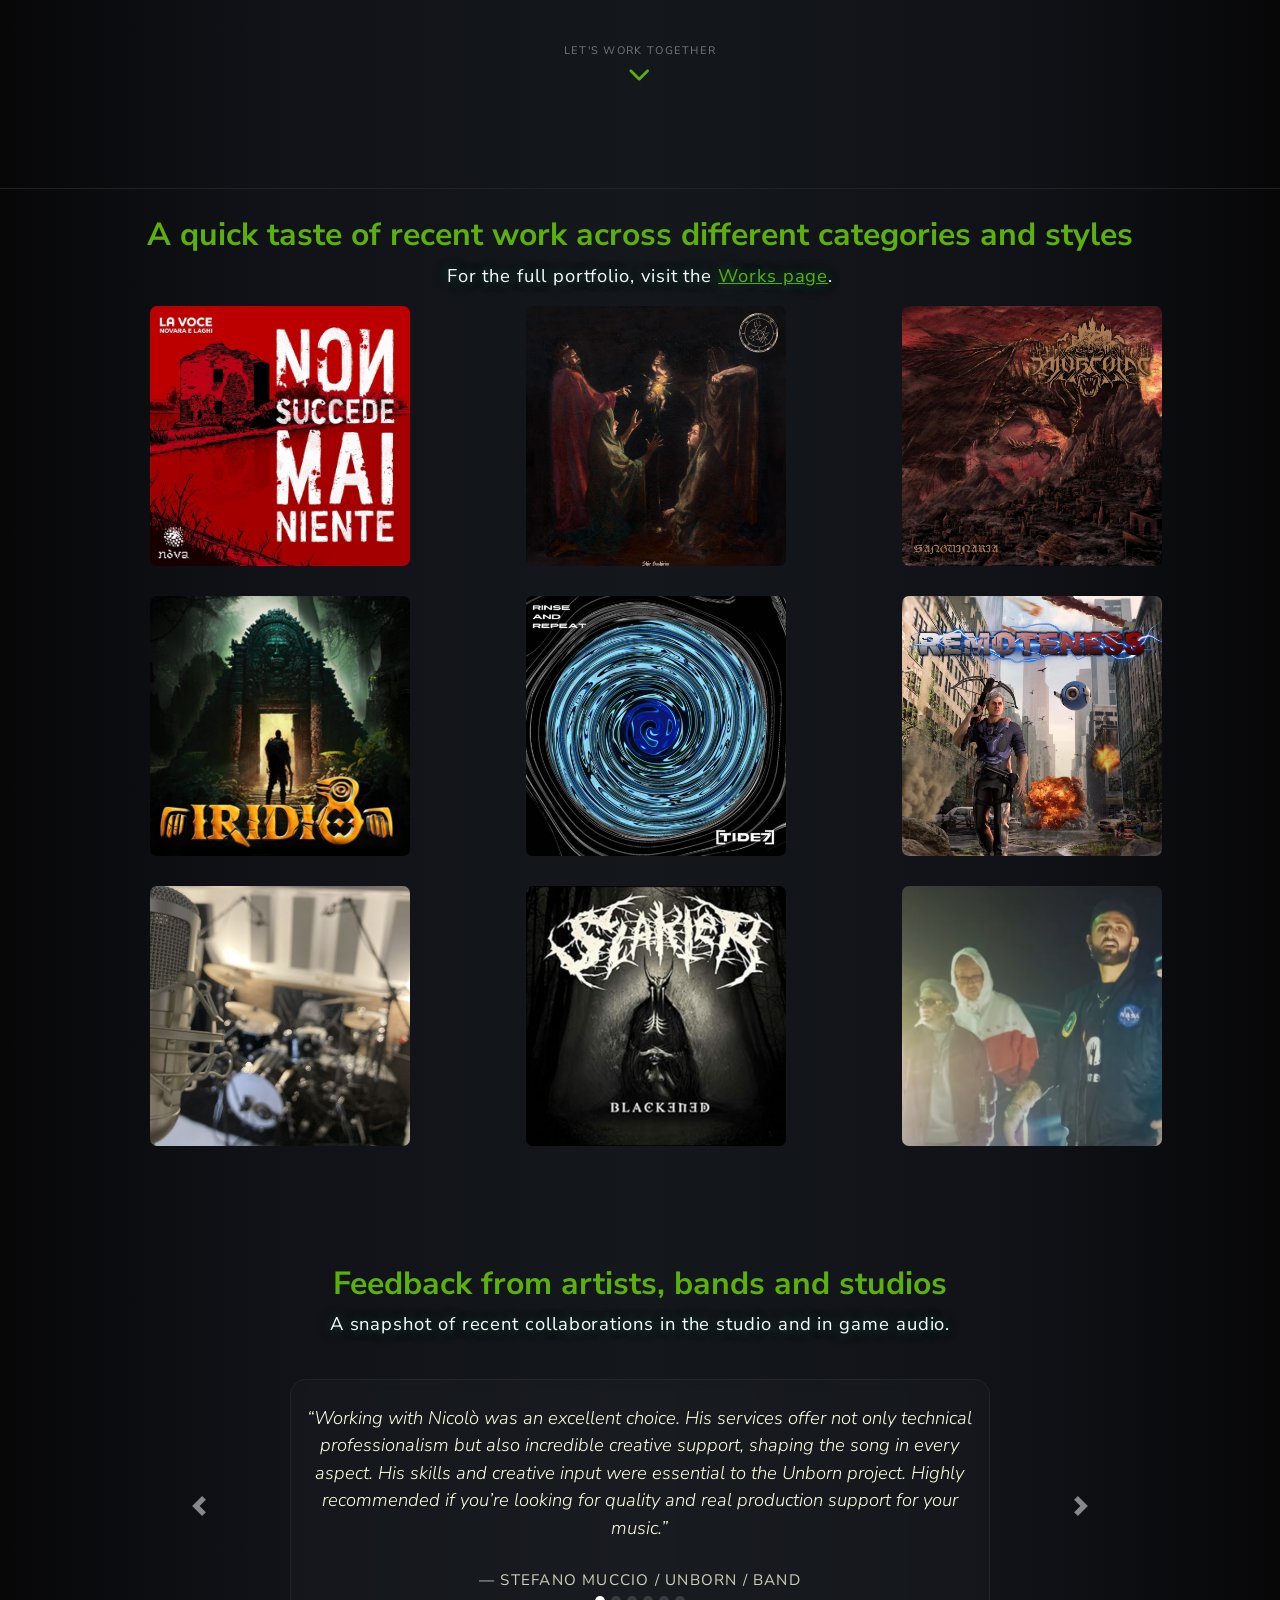
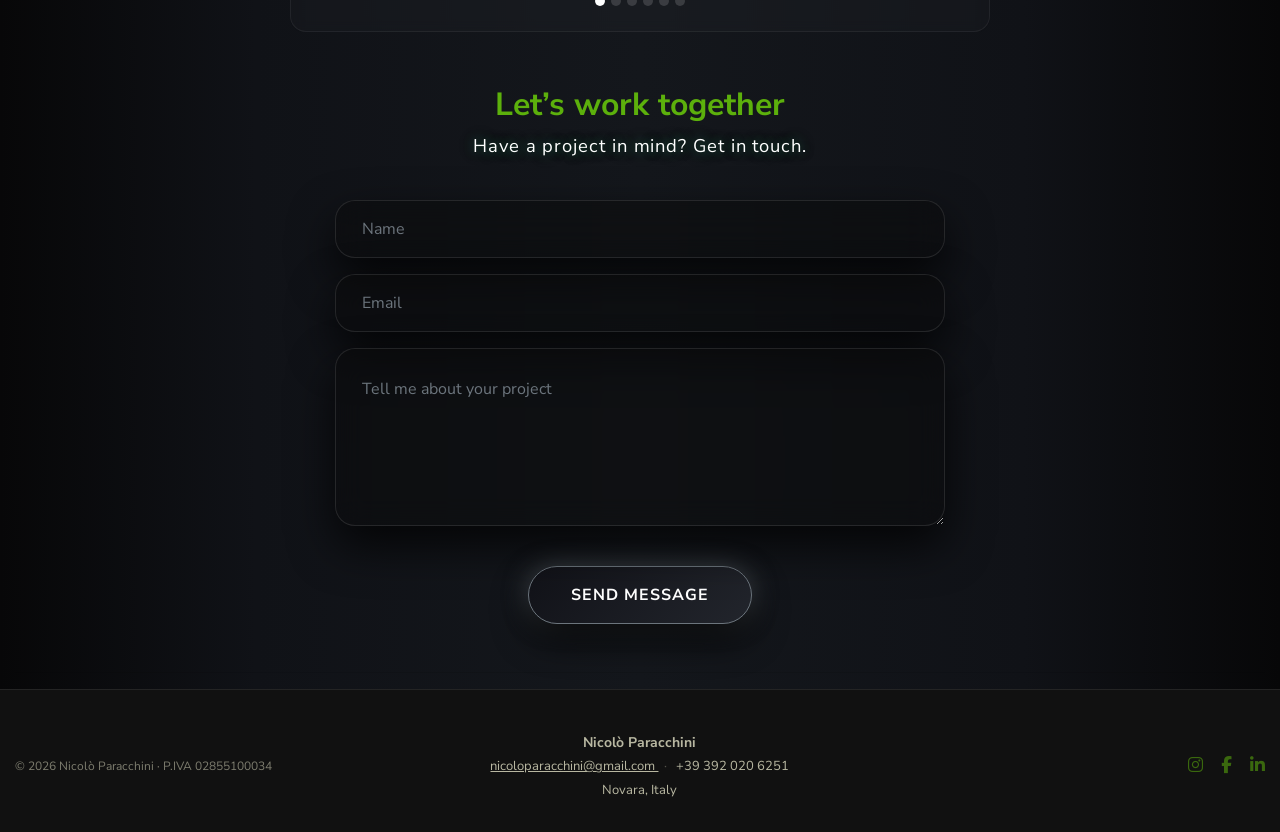
==== commit 057803eb: "Refactor project description paragraph in index.html" ====
--- a/index.html
+++ b/index.html
@@ -707,14 +707,14 @@
             Sound Redesign
         </h4>
 
-        <p>
-            Complete audio redesign of the Dying Light 2 trailer,
-            rebuilt from scratch across 160 individual audio tracks.
-            The full redesign was mixed and organized into three main stems: Music, SFX and Voices,
-            allowing each element of the mix to be isolated or muted independently.
-            The project focuses on detailed sound design, dynamic mixing and cohesive audio direction,
-            following and enhancing the trailer’s narrative and pacing.
-        </p>
+<p class="project-description-text">
+    Complete audio redesign of the Dying Light 2 trailer,
+    rebuilt from scratch across 160 individual audio tracks.
+    The full redesign was mixed and organized into three main stems: Music, SFX and Voices,
+    allowing each element of the mix to be isolated or muted independently.
+    The project focuses on detailed sound design, dynamic mixing and cohesive audio direction,
+    following and enhancing the trailer’s narrative and pacing.
+</p>
 
 <p class="project-tools">
     <strong>Tools:</strong>
